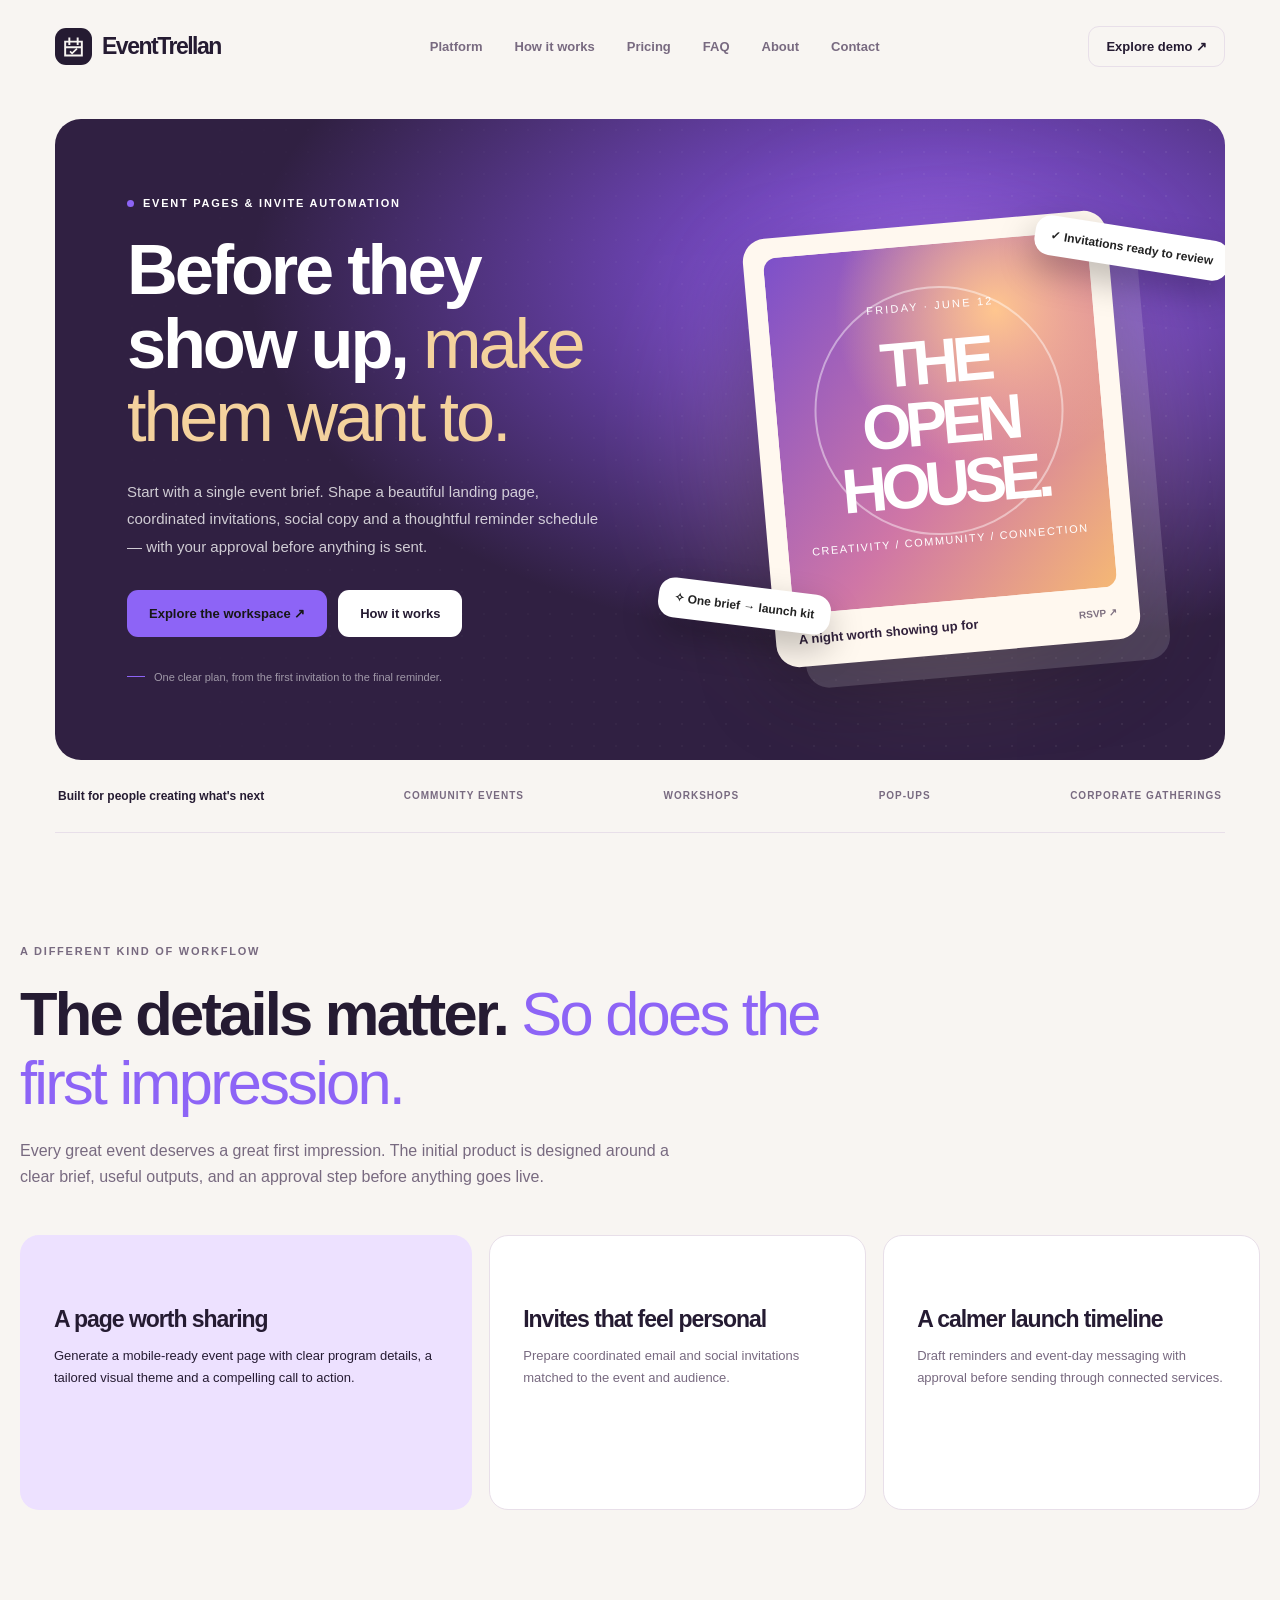
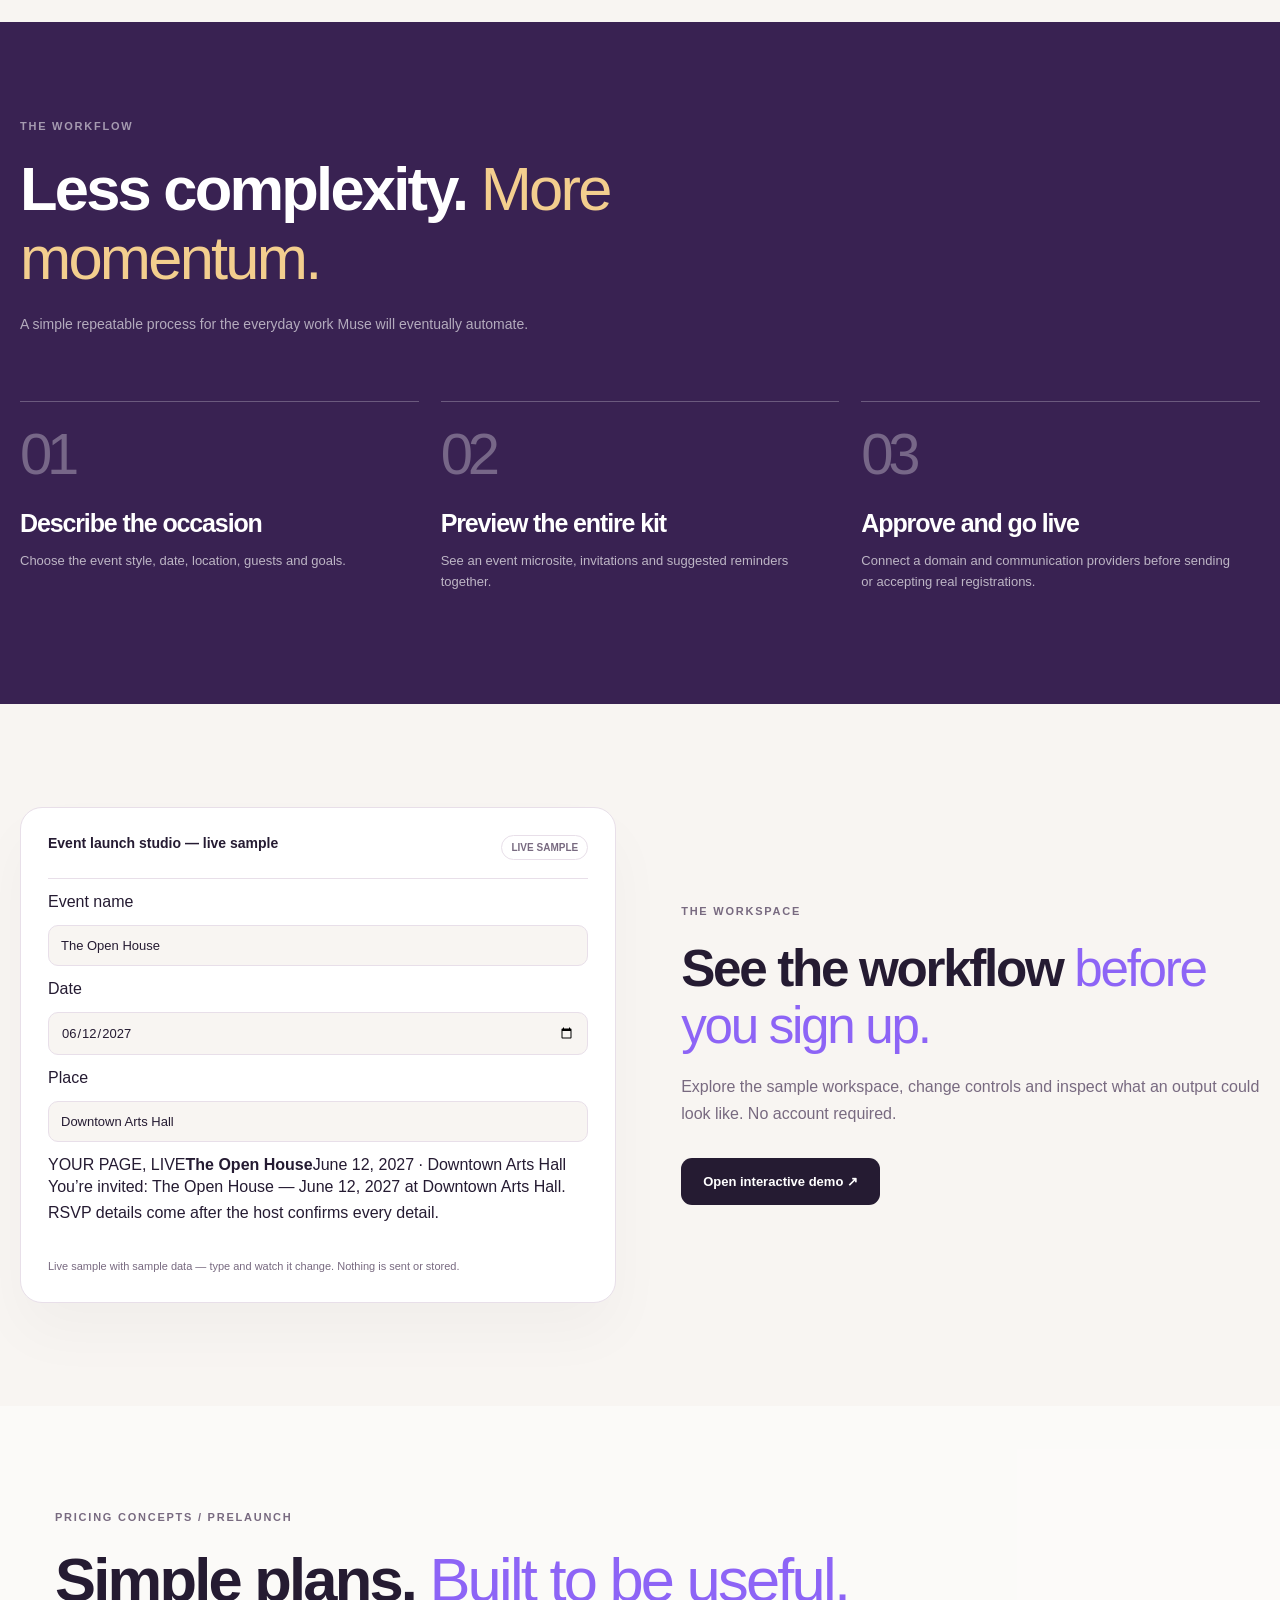
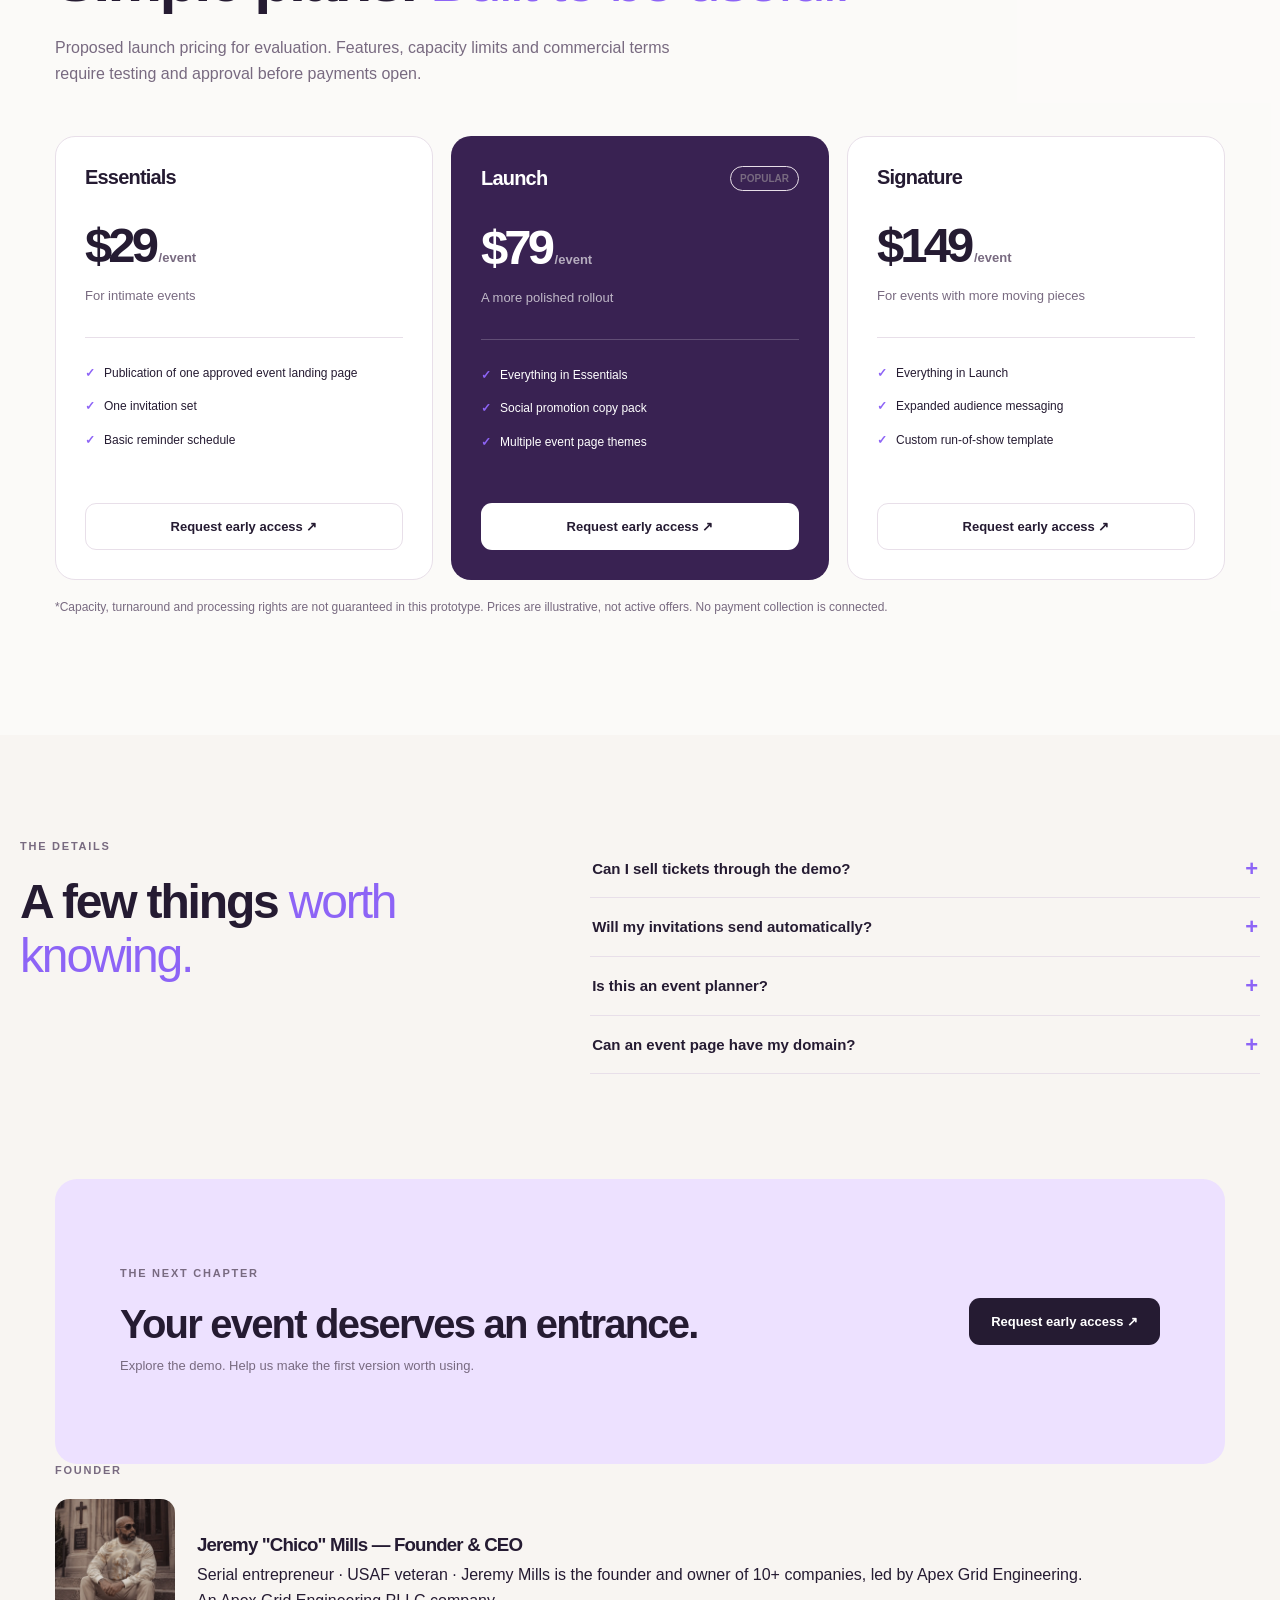
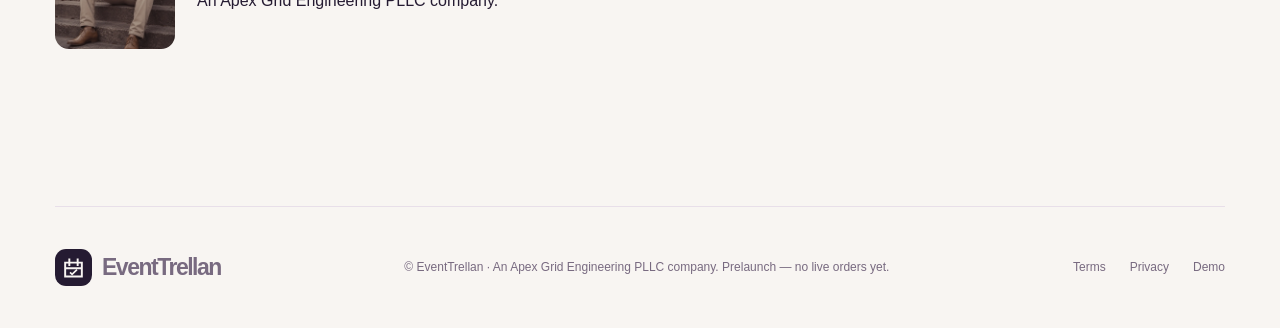
==== index.html @ 3be5953e "Family-B cure: single workflow trio + live-interaction sample" ====
<!doctype html><html lang="en"><head><meta charset="utf-8"><meta name="viewport" content="width=device-width,initial-scale=1"><meta name="robots" content="noindex,nofollow"><meta name="theme-color" content="#1d2734"><meta name="description" content="Start with a single event brief. Shape a beautiful landing page, coordinated invitations, social copy and a thoughtful reminder schedule — with your approval before anything is sent."><meta property="og:type" content="website"><meta property="og:title" content="EventTrellan — Event launch kits"><meta property="og:description" content="Start with a single event brief. Shape a beautiful landing page, coordinated invitations, social copy and a thoughtful reminder schedule — with your approval before anything is sent."><title>EventTrellan — Homepage</title><link rel="icon" type="image/svg+xml" href="assets/favicon.svg"><link rel="stylesheet" href="assets/site.css"><script defer src="assets/site.js"></script><script type="application/ld+json">{"@context":"https://schema.org","@type":"Organization","name":"EventTrellan","url":"https://eventtrellan.com/","logo":"https://eventtrellan.com/assets/logo.svg","email":"info@eventtrellan.com","description":"Per-event launch kits: event microsites, invitations, reminder plans, and promo kits, built only from host-confirmed facts.","founder":{"@type":"Person","name":"Jeremy \"Chico\" Mills","jobTitle":"Founder & CEO","url":"https://apexgrideng.com/about"},"parentOrganization":{"@type":"Organization","name":"Apex Grid Engineering PLLC","url":"https://apexgrideng.com/"}}</script></head><body data-site="eventtrellan" class="event"><a class="skip" href="#main">Skip to content</a><div class="wrap"><nav class="nav"><a class="logo" href="index.html" aria-label="EventTrellan home"><span class="logo-symbol"><svg viewBox="0 0 36 36" fill="none" aria-hidden="true"><path d="M6 11h24v20H6z" fill="none" stroke="currentColor" stroke-width="2.8"/><path d="M12 5v11M24 5v11M6 19h24" stroke="currentColor" stroke-width="2.8"/><path d="m13 25 3 3 7-7" stroke="currentColor" stroke-width="2.4" fill="none"/></svg></span>EventTrellan</a><div class="navlinks"><a href="index.html#platform">Platform</a><a href="index.html#how">How it works</a><a href="index.html#pricing">Pricing</a><a href="index.html#faq">FAQ</a><a href="about.html">About</a><a href="contact.html">Contact</a></div><div class="nav-cta"><a href="demo.html" class="btn ghost btn-sm">Explore demo ↗</a><button class="mobilebtn" id="mobile-toggle" aria-label="Toggle navigation" aria-expanded="false">☰</button></div></nav><div class="mobile-menu" id="mobile-menu"><a href="index.html#platform">Platform</a><a href="index.html#how">How it works</a><a href="index.html#pricing">Pricing</a><a href="demo.html">Open demo</a></div></div><main id="main"><div class="wrap"><section class="hero"><div class="hero-frame"><div class="hero-copy"><div class="eyebrow">EVENT PAGES &amp; INVITE AUTOMATION</div><h1>Before they show up, <i>make them want to.</i></h1><p>Start with a single event brief. Shape a beautiful landing page, coordinated invitations, social copy and a thoughtful reminder schedule — with your approval before anything is sent.</p><div class="hero-acts"><a class="btn fancy" href="demo.html">Explore the workspace ↗</a><a class="btn light" href="#how">How it works</a></div><div class="hero-note"><span></span>One clear plan, from the first invitation to the final reminder.</div></div><div class="hero-scene"><div class="event-ticket" aria-label="Illustrative event microsite preview"><div class="event-poster"><div class="poster-top">FRIDAY · JUNE 12</div><strong>THE<br>OPEN<br>HOUSE.</strong><div class="poster-bottom">CREATIVITY / COMMUNITY / CONNECTION</div></div><div class="ticket-foot">A night worth showing up for <span>RSVP ↗</span></div></div><div class="floating float-a">✧ One brief → launch kit</div><div class="floating float-b">✓ Invitations ready to review</div></div></div></section><div class="proof"><strong>Built for people creating what's next</strong><span>COMMUNITY EVENTS</span><span>WORKSHOPS</span><span>POP-UPS</span><span>CORPORATE GATHERINGS</span></div></div>
<section class="section wrap" id="platform"><span class="kicker">A DIFFERENT KIND OF WORKFLOW</span><h2 class="section-title">The details matter. <i>So does the first impression.</i></h2><p class="section-intro">Every great event deserves a great first impression. The initial product is designed around a clear brief, useful outputs, and an approval step before anything goes live.</p><div class="feature-grid"><article class="feat"><h3>A page worth sharing</h3><p>Generate a mobile-ready event page with clear program details, a tailored visual theme and a compelling call to action.</p></article><article class="feat"><h3>Invites that feel personal</h3><p>Prepare coordinated email and social invitations matched to the event and audience.</p></article><article class="feat"><h3>A calmer launch timeline</h3><p>Draft reminders and event-day messaging with approval before sending through connected services.</p></article></div></section>
<section class="band" id="how"><div class="wrap bandinner"><span class="kicker">THE WORKFLOW</span><h2 class="section-title">Less complexity. <i>More momentum.</i></h2><p style="color:#ffffff9e;max-width:570px;font-size:14px">A simple repeatable process for the everyday work Muse will eventually automate.</p><div class="steps"><article class="step"><span class="number">01</span><h3>Describe the occasion</h3><p>Choose the event style, date, location, guests and goals.</p></article><article class="step"><span class="number">02</span><h3>Preview the entire kit</h3><p>See an event microsite, invitations and suggested reminders together.</p></article><article class="step"><span class="number">03</span><h3>Approve and go live</h3><p>Connect a domain and communication providers before sending or accepting real registrations.</p></article></div></div></section>
<section class="wrap demo-call"><div class="demo-snapshot"><div class="snapbar"><b>Event launch studio — live sample</b><span class="tag">LIVE SAMPLE</span></div><label class="sample-lab" for="sample-name">Event name</label><input class="control sample-in" id="sample-name" maxlength="60" value="The Open House"><label class="sample-lab" for="sample-date">Date</label><input class="control sample-in" id="sample-date" type="date" value="2027-06-12"><label class="sample-lab" for="sample-place">Place</label><input class="control sample-in" id="sample-place" maxlength="60" value="Downtown Arts Hall"><div class="sample-pv"><span class="sample-pv-k">YOUR PAGE, LIVE</span><strong id="sample-pv-name">The Open House</strong><span id="sample-pv-meta">June 12, 2027 · Downtown Arts Hall</span><p id="sample-pv-invite">You’re invited: The Open House — June 12, 2027 at Downtown Arts Hall. RSVP details come after the host confirms every detail.</p></div><p style="font-size:11px;color:var(--sub);margin:auto 0 0">Live sample with sample data — type and watch it change. Nothing is sent or stored.</p></div><div><span class="kicker">THE WORKSPACE</span><h2 class="section-title">See the workflow <i>before you sign up.</i></h2><p class="section-intro">Explore the sample workspace, change controls and inspect what an output could look like. No account required.</p><a href="demo.html" class="btn primary" style="margin-top:15px">Open interactive demo ↗</a></div></section>
<section class="price-section" id="pricing"><div class="wrap"><span class="kicker">PRICING CONCEPTS / PRELAUNCH</span><h2 class="section-title">Simple plans. <i>Built to be useful.</i></h2><p class="section-intro">Proposed launch pricing for evaluation. Features, capacity limits and commercial terms require testing and approval before payments open.</p><div class="price-grid"><article class="price-card "><div class="row"><h3>Essentials</h3></div><div style="margin-top:28px" class="pricetag">$29<small> /event</small></div><p>For intimate events</p><ul><li>Publication of one approved event landing page</li><li>One invitation set</li><li>Basic reminder schedule</li></ul><button class="btn ghost" data-interest="Essentials">Request early access ↗</button></article><article class="price-card popular"><div class="row"><h3>Launch</h3><span class="tag">POPULAR</span></div><div style="margin-top:28px" class="pricetag">$79<small> /event</small></div><p>A more polished rollout</p><ul><li>Everything in Essentials</li><li>Social promotion copy pack</li><li>Multiple event page themes</li></ul><button class="btn light" data-interest="Launch">Request early access ↗</button></article><article class="price-card "><div class="row"><h3>Signature</h3></div><div style="margin-top:28px" class="pricetag">$149<small> /event</small></div><p>For events with more moving pieces</p><ul><li>Everything in Launch</li><li>Expanded audience messaging</li><li>Custom run-of-show template</li></ul><button class="btn ghost" data-interest="Signature">Request early access ↗</button></article></div><p class="disclosure">*Capacity, turnaround and processing rights are not guaranteed in this prototype. Prices are illustrative, not active offers. No payment collection is connected.</p></div></section>
<section class="wrap faq-wrap" id="faq"><div><span class="kicker">THE DETAILS</span><h2 class="section-title">A few things <i>worth knowing.</i></h2></div><div class="faq"><details><summary>Can I sell tickets through the demo?</summary><p>No. The demo is a design and messaging sandbox. Production ticketing needs a payment/ticketing integration and reviewed policies.</p></details><details><summary>Will my invitations send automatically?</summary><p>Not in the prototype. Actual messages require an authorized sender, recipient consent and connected email/SMS systems.</p></details><details><summary>Is this an event planner?</summary><p>This is a launch-asset service, not physical event coordination, staffing, insurance or venue booking.</p></details><details><summary>Can an event page have my domain?</summary><p>The published product can support custom-domain routing after domain ownership and hosting are verified.</p></details></div></section><div class="wrap"><section class="last-cta"><div><span class="kicker">THE NEXT CHAPTER</span><h2>Your event deserves an entrance.</h2><p>Explore the demo. Help us make the first version worth using.</p></div><button data-interest="Early access" class="btn primary">Request early access ↗</button></section></div></main><div class="wrap"><section class="section" id="founder" style="padding-top:0"><span class="kicker">FOUNDER</span><div style="display:flex;gap:22px;flex-wrap:wrap;align-items:center"><img src="assets/founder.webp" alt="Jeremy &quot;Chico&quot; Mills — Founder &amp; CEO" style="width:120px;border-radius:14px"><div><h3 style="margin:0 0 6px"><a href="https://apexgrideng.com/about">Jeremy "Chico" Mills</a> — Founder &amp; CEO</h3><p style="margin:0">Serial entrepreneur · USAF veteran · Jeremy Mills is the founder and owner of 10+ companies, led by Apex Grid Engineering.<br>An Apex Grid Engineering PLLC company.</p></div></div></section></div><div class="wrap"><footer class="footer"><a class="logo" href="index.html"><span class="logo-symbol"><svg viewBox="0 0 36 36" fill="none" aria-hidden="true"><path d="M6 11h24v20H6z" fill="none" stroke="currentColor" stroke-width="2.8"/><path d="M12 5v11M24 5v11M6 19h24" stroke="currentColor" stroke-width="2.8"/><path d="m13 25 3 3 7-7" stroke="currentColor" stroke-width="2.4" fill="none"/></svg></span>EventTrellan</a><span>© EventTrellan · An Apex Grid Engineering PLLC company. Prelaunch — no live orders yet.</span><div class="footerlinks"><a href="terms.html">Terms</a><a href="privacy.html">Privacy</a><a href="demo.html">Demo</a></div></footer></div><div id="interest-modal" class="modal-cover" aria-hidden="true"><div class="modal" role="dialog" aria-modal="true" aria-labelledby="interest-title"><button id="interest-close" class="close" aria-label="Close">×</button><span class="kicker">PRELAUNCH / UI DEMONSTRATION</span><h2 id="interest-title">A thoughtful start.</h2><p>This form demonstrates the proposed signup experience. It does not send, store or enroll anyone. Muse must connect an approved secure endpoint before activating it.</p><form id="interest-form"><label for="interest-name">Name</label><input id="interest-name" type="text" placeholder="Name" maxlength="100" required><label for="interest-email">Work email</label><input id="interest-email" type="email" placeholder="hello@example.com" required><label for="plan-select">Interested plan</label><select id="plan-select"><option>Early access</option><option>Essentials</option><option>Launch</option><option>Signature</option></select><button class="btn primary" type="submit">Preview submission ↗</button><div id="form-result" class="alert" role="status" style="margin-top:14px">No data leaves this page.</div></form></div></div></body></html>
---- assets/site.css ----
:root{--paper:#f7f7f3;--ink:#1f2426;--sub:#686f71;--line:#dfe1df;--hot:#b9e64b;--deep:#1f3433;--soft:#ecf4d8;--mainfont:'Inter',Arial,sans-serif;--headfont:'Inter Display','Inter',Arial,sans-serif}
*{box-sizing:border-box}html{scroll-behavior:smooth}body{margin:0;background:var(--paper);color:var(--ink);font-family:var(--mainfont);-webkit-font-smoothing:antialiased}body.creator{--paper:#fbf8f2;--ink:#22221f;--sub:#726e68;--line:#e7ded3;--hot:#ff694d;--deep:#262523;--soft:#ffece4}body.event{--paper:#f8f5f2;--ink:#251b32;--sub:#786a80;--line:#e8dfe9;--hot:#8d64f6;--deep:#392252;--soft:#ede1ff}body.resume{--paper:#f5f9ff;--ink:#102b43;--sub:#63788a;--line:#dde7f0;--hot:#3b82f6;--deep:#102f50;--soft:#def8ef}a{color:inherit;text-decoration:none}button,input,textarea,select{font:inherit}button{cursor:pointer}button:disabled{cursor:not-allowed;opacity:.5}:focus-visible{outline:3px solid var(--hot);outline-offset:3px}h1,h2,h3,p{margin-top:0}h1,h2,h3{font-family:var(--headfont);letter-spacing:-.045em}p{line-height:1.65}.wrap{max-width:1240px;margin:auto;padding:0 35px}.skip{position:absolute;left:-9999px}.skip:focus{left:24px;top:10px;z-index:500;background:white;padding:12px}.nav{height:92px;display:flex;align-items:center;justify-content:space-between;gap:20px}.logo{display:flex;align-items:center;gap:10px;font-weight:800;font-size:23px;letter-spacing:-.065em;font-family:var(--headfont)}.logo-symbol{width:37px;height:37px;border-radius:11px;display:grid;place-items:center;background:var(--ink);color:var(--paper)}.logo-symbol svg{width:25px;height:25px}.navlinks{display:flex;align-items:center;gap:32px;font-size:13px;font-weight:700;color:var(--sub)}.navlinks a:hover{color:var(--ink)}.nav-cta{display:flex;align-items:center;gap:12px}.btn{appearance:none;display:inline-flex;align-items:center;justify-content:center;gap:17px;padding:15px 21px;border:1px solid transparent;font-weight:800;font-size:13px;border-radius:11px;transition:transform .2s,background .2s,color .2s;white-space:nowrap}.btn:hover{transform:translateY(-2px)}.btn.primary{background:var(--ink);color:white}.btn.ghost{border-color:var(--line);background:transparent;color:var(--ink)}.btn.light{background:white;color:var(--ink)}.btn.hot{background:var(--hot);color:white}.btn.fancy{background:var(--hot);color:#171717}.btn-sm{padding:12px 17px}.mobilebtn{display:none;background:none;border:1px solid var(--line);border-radius:12px;padding:9px 12px;font-size:22px}.mobile-menu{display:none}.hero{padding:27px 0 0}.hero-frame{border-radius:26px;overflow:hidden;min-height:598px;position:relative;display:grid;grid-template-columns:1.03fr .97fr;align-items:center;background:var(--deep);color:white}.creator .hero-frame{background:#251e20}.event .hero-frame{background:radial-gradient(ellipse at 75% 25%,#925afa 0,transparent 55%),#302042}.resume .hero-frame{background:linear-gradient(120deg,#123858,#092642)}.hero-frame:before{content:'';position:absolute;inset:0;pointer-events:none;opacity:.24;background-image:radial-gradient(#ffffff44 1px,transparent 1px);background-size:22px 22px;mask-image:linear-gradient(to right,transparent 0,black 100%)}.hero-copy{padding:78px 10px 77px 72px;position:relative;z-index:2}.eyebrow{font-size:11px;font-weight:800;letter-spacing:.16em;display:flex;gap:9px;align-items:center;text-transform:uppercase}.eyebrow:before{content:'';width:7px;height:7px;border-radius:50%;background:var(--hot);flex-shrink:0}.hero h1{font-size:clamp(49px,5.5vw,77px);line-height:1.045;font-weight:700;max-width:665px;margin:24px 0}.hero h1 i,.section-title i{font-weight:400;font-style:normal;color:var(--hot)}.creator .hero h1 i{color:#ff8f79}.event .hero h1 i{color:#f4d29d}.resume .hero h1 i{color:#a7e9d7}.hero-copy>p{font-size:15px;color:#ffffffc4;max-width:480px;line-height:1.85}.hero-acts{display:flex;gap:11px;flex-wrap:wrap;margin-top:29px}.hero-note{margin-top:34px;font-size:11px;color:#ffffff8a;display:flex;gap:9px;align-items:center}.hero-note span{width:18px;height:1px;background:var(--hot)}.hero-scene{min-height:590px;display:grid;place-items:center;position:relative;z-index:1;padding:25px}.creator .hero-scene:before{content:'';width:390px;height:390px;border-radius:50%;background:#ff795f;filter:blur(60px);opacity:.32;position:absolute}.event .hero-scene:before{content:'';position:absolute;width:420px;height:420px;background:#ffcc91;opacity:.2;filter:blur(75px);border-radius:50%}.resume .hero-scene:before{content:'';position:absolute;width:380px;height:380px;background:#4acfc0;opacity:.18;filter:blur(78px);border-radius:50%}.proof{display:flex;justify-content:space-between;gap:18px;align-items:center;padding:29px 3px;border-bottom:1px solid var(--line);flex-wrap:wrap;color:var(--sub);font-size:10px;letter-spacing:.1em;font-weight:800}.proof strong{font-size:12px;letter-spacing:normal;color:var(--ink)}.section{padding:112px 0}.kicker{display:block;color:var(--sub);font-weight:800;letter-spacing:.16em;font-size:11px;margin-bottom:23px}.section-title{font-size:clamp(39px,4.8vw,65px);line-height:1.12;max-width:820px;margin-bottom:20px}.section-title i{color:var(--hot)}.section-intro{color:var(--sub);font-size:16px;max-width:660px}.feature-grid{display:grid;grid-template-columns:1.2fr 1fr 1fr;gap:17px;margin-top:45px}.feat{background:white;border-radius:19px;padding:33px;border:1px solid var(--line);min-height:275px;position:relative;overflow:hidden;display:flex;flex-direction:column;align-items:flex-start}.feat:first-child{background:var(--soft);border-color:transparent}.feat-no{border:1px solid currentColor;border-radius:30px;display:inline-flex;align-items:center;justify-content:center;width:43px;height:43px;font-size:13px;font-weight:800;margin-bottom:auto}.feat h3{font-size:23px;margin:37px 0 12px}.feat p{font-size:13px;color:var(--sub);margin:0;line-height:1.7}.feature-grid .feat:first-child p{color:var(--ink)}.band{background:var(--deep);color:white;overflow:hidden}.bandinner{padding:98px 0}.band .kicker{color:#ffffff8b}.band .section-title{max-width:710px}.band .section-title i{color:#c8f4dc}.creator .band .section-title i{color:#ff9883}.event .band .section-title i{color:#f3ce8e}.steps{display:grid;grid-template-columns:repeat(3,1fr);gap:22px;margin-top:65px}.step{padding:0 24px 0 0;border-top:1px solid #ffffff40}.step .number{font-size:58px;letter-spacing:-.09em;color:#ffffff50;display:block;margin:18px 0 22px;font-family:var(--headfont)}.step h3{font-size:25px;margin-bottom:12px}.step p{font-size:13px;color:#ffffffaa}.demo-call{display:grid;grid-template-columns:1.03fr 1fr;align-items:center;gap:65px;padding:103px 0}.demo-snapshot{min-height:360px;background:white;border:1px solid var(--line);border-radius:22px;padding:27px;box-shadow:0 30px 60px #00000008;display:flex;flex-direction:column;gap:14px}.snapbar{display:flex;justify-content:space-between;border-bottom:1px solid var(--line);padding-bottom:18px;gap:12px}.snapbar b{font-size:14px}.tag{border:1px solid var(--line);border-radius:20px;padding:6px 9px;font-size:10px;font-weight:800;color:var(--sub)}.snaprow{display:flex;gap:15px;align-items:center;background:var(--paper);padding:15px 13px;border-radius:13px}.snapicon{width:35px;height:35px;background:var(--soft);color:var(--ink);display:grid;place-items:center;border-radius:10px;font-size:17px}.snaprow strong{font-size:13px;display:block}.snaprow small{font-size:11px;color:var(--sub)}.demo-call .section-title{font-size:clamp(38px,4vw,54px)}.price-section{background:#ffffff86;padding:105px 0}.price-grid{display:grid;grid-template-columns:repeat(3,1fr);gap:18px;margin-top:49px}.price-card{border:1px solid var(--line);border-radius:20px;background:white;padding:29px;min-height:409px;display:flex;flex-direction:column;align-items:flex-start}.price-card.popular{background:var(--deep);color:white;border-color:transparent}.price-card .row{display:flex;justify-content:space-between;align-items:center;width:100%;gap:12px}.price-card h3{font-size:20px;letter-spacing:-.04em;margin:0}.price-card p{font-size:13px;color:var(--sub);margin:12px 0 20px}.popular p{color:#ffffffae}.pricetag{font-size:49px;letter-spacing:-.08em;font-weight:800;font-family:var(--headfont)}.pricetag small{font-size:13px;letter-spacing:normal;color:var(--sub)}.popular .pricetag small{color:#ffffffa0}.price-card ul{padding:19px 0;margin:10px 0 25px;border-top:1px solid var(--line);list-style:none;width:100%;flex:1}.popular ul{border-color:#ffffff33}.price-card li{font-size:12px;padding:8px 0;display:flex;gap:9px;align-items:flex-start;line-height:1.45}.price-card li:before{content:'✓';font-weight:800;color:var(--hot)}.price-card .btn{width:100%}.popular .btn{background:white;color:var(--ink)}.disclosure{color:var(--sub);font-size:12px;margin-top:18px}.faq-wrap{display:grid;grid-template-columns:.85fr 1.15fr;gap:75px;padding:105px 0}.faq-wrap .section-title{font-size:48px}.faq details{border-bottom:1px solid var(--line);padding:20px 2px}.faq summary{font-size:15px;font-weight:800;cursor:pointer;display:flex;justify-content:space-between;gap:20px;list-style:none}.faq summary:after{content:'+';font-size:22px;color:var(--hot);line-height:.8}.faq details[open] summary:after{content:'−'}.faq details p{padding:15px 30px 0 0;font-size:13px;color:var(--sub);margin:0}.last-cta{background:var(--soft);border-radius:22px;min-height:285px;padding:55px 65px;display:flex;justify-content:space-between;align-items:center;gap:35px}.last-cta h2{font-size:40px;max-width:600px;line-height:1.14;margin:8px 0}.last-cta p{font-size:13px;color:var(--sub);margin:0}.footer{display:flex;justify-content:space-between;align-items:center;gap:20px;padding:42px 0;margin-top:45px;border-top:1px solid var(--line);font-size:12px;color:var(--sub)}.footerlinks{display:flex;gap:24px}.modal-cover{display:none;position:fixed;inset:0;background:#101820ae;z-index:99;align-items:center;justify-content:center;padding:20px}.modal-cover.open{display:flex}.modal{width:min(100%,470px);background:white;border-radius:23px;padding:31px;box-shadow:0 35px 110px #0004;max-height:90vh;overflow:auto}.close{border:0;background:transparent;float:right;font-size:26px}.modal h2{font-size:32px;margin-bottom:11px}.modal p{font-size:13px;color:var(--sub)}.modal label{display:block;font-size:12px;font-weight:800;margin:16px 0 6px}.modal input,.modal select{width:100%;border:1px solid var(--line);padding:13px;border-radius:10px;background:white}.modal form button{width:100%;margin-top:21px}.alert{border-radius:12px;padding:12px 14px;background:var(--soft);font-size:12px;line-height:1.55;color:var(--ink)}
/* HERO VISUAL: Creator */
.clip-device{width:305px;height:420px;background:#0e0c11;border:8px solid #faf0e7;border-radius:32px;box-shadow:26px 26px 0 #ffffff13,0 25px 65px #0008;transform:rotate(8deg);position:relative;padding:18px;overflow:hidden}.clip-visual{height:290px;border-radius:20px;background:linear-gradient(150deg,#8c3b46,#e88457 52%,#2d3042);position:relative;overflow:hidden}.clip-visual:before{content:'';width:160px;height:160px;position:absolute;left:55px;top:65px;background:#251c27;border-radius:50% 50% 37% 37%;box-shadow:0 0 0 13px #ffffff14}.clip-visual:after{content:'';position:absolute;width:210px;height:140px;left:28px;top:175px;background:#443a46;border-radius:49% 49% 0 0}.clip-sub{position:absolute;z-index:1;bottom:28px;left:15px;right:15px;color:#fff;text-align:center;font-size:21px;font-weight:800;line-height:1.17;text-shadow:0 2px 8px #000}.clip-sub em{color:#ffdc84;font-style:normal}.clip-head{font-size:11px;display:flex;justify-content:space-between;color:white;opacity:.8;margin-bottom:10px}.waveform{display:flex;align-items:center;justify-content:center;height:45px;gap:3px}.waveform i{display:block;width:4px;border-radius:8px;background:#ff8b7b;height:var(--h)}.floating{position:absolute;z-index:2;background:white;color:#222;border-radius:16px;box-shadow:0 15px 35px #0004;padding:13px 16px;font-size:12px;font-weight:800}.creator .float-a{top:110px;left:0;transform:rotate(-7deg)}.creator .float-b{right:0;bottom:104px;transform:rotate(-5deg)}
/* HERO VISUAL: Event */
.event-ticket{width:365px;max-width:95%;height:430px;background:#fff8ef;border-radius:23px;padding:20px;color:#31213b;position:relative;box-shadow:28px 23px 0 #ffffff24,0 25px 80px #0004;transform:rotate(-5deg);display:flex;flex-direction:column}.event-poster{flex:1;border-radius:13px;background:radial-gradient(circle at 70% 20%,#ffc68f,transparent 44%),linear-gradient(130deg,#7c50ca,#cf76a6 55%,#f5b875);display:flex;flex-direction:column;align-items:center;justify-content:center;padding:23px;color:white;text-align:center;position:relative;overflow:hidden}.event-poster:before{content:'';position:absolute;width:245px;height:245px;border:2px solid #ffffff70;border-radius:50%;top:42px}.event-poster .poster-top{font-size:11px;letter-spacing:.2em;z-index:1}.event-poster strong{font-size:63px;line-height:.97;letter-spacing:-.09em;z-index:1;font-family:var(--headfont);margin:20px 0}.event-poster .poster-bottom{font-size:11px;z-index:1;letter-spacing:.14em}.ticket-foot{display:flex;align-items:center;justify-content:space-between;gap:10px;padding:18px 3px 0;font-weight:800;font-size:13px}.ticket-foot span{font-size:10px;color:#7e7080}.event .float-a{left:0;bottom:108px;transform:rotate(7deg)}.event .float-b{top:84px;right:-5px;transform:rotate(9deg)}
/* HERO VISUAL: Resume */
.resume-page{background:white;width:355px;max-width:100%;height:452px;border-radius:13px;box-shadow:25px 27px 0 #ffffff20,0 25px 75px #0005;transform:rotate(5deg);padding:31px;color:#17334e}.res-head{display:flex;justify-content:space-between;align-items:flex-start;padding-bottom:17px;border-bottom:2px solid #e3edf5}.res-head strong{font-size:24px;letter-spacing:-.06em}.res-head span{font-size:9px;color:#8294a5}.res-eyebrow{font-size:9px;color:#4c9bb5;font-weight:800;letter-spacing:.14em;margin:22px 0 10px}.res-line{height:7px;background:#e3edf5;margin:8px 0;border-radius:8px}.res-line.short{width:56%}.res-line.mid{width:80%}.res-tag{display:inline-block;background:#e9f7f3;color:#167b68;font-size:9px;padding:6px 8px;border-radius:6px;margin:4px 2px 2px 0}.resume .float-a{top:135px;left:-7px;transform:rotate(-7deg)}.resume .float-b{right:0;bottom:107px;transform:rotate(5deg)}
/* Demo shell */
.demo-page{background:var(--paper);min-height:100vh}.demo-head{padding:55px 0 35px}.demo-head .mini{font-size:11px;letter-spacing:.15em;color:var(--sub);font-weight:800}.demo-head h1{font-size:clamp(40px,5.5vw,64px);margin:12px 0}.demo-head p{max-width:700px;color:var(--sub);font-size:14px}.demo-layout{display:grid;grid-template-columns:255px 1fr;gap:22px;padding-bottom:80px}.sidebar,.workspace{border:1px solid var(--line);border-radius:18px;background:white;padding:23px}.sidebar h3{font-size:15px;margin:0 0 18px}.sidebar label{display:block;font-size:12px;font-weight:800;color:var(--sub);margin:17px 0 8px}.control{width:100%;background:var(--paper);border:1px solid var(--line);border-radius:10px;padding:12px;font-size:13px;color:var(--ink)}.sidebar .btn{width:100%;margin-top:14px}.smallprint{font-size:11px;color:var(--sub);line-height:1.55;margin-top:20px}.workspace{min-height:540px}.workspace-top{display:flex;justify-content:space-between;align-items:center;gap:12px;border-bottom:1px solid var(--line);padding-bottom:20px;margin-bottom:19px}.workspace-top h2{font-size:22px;margin:0}.workspace-tools{display:flex;gap:8px;flex-wrap:wrap}.workspace-tools .btn{font-size:11px;padding:10px 12px}.record-grid{display:grid;grid-template-columns:repeat(2,minmax(0,1fr));gap:12px}.record{border:1px solid var(--line);border-radius:13px;padding:19px;background:var(--paper)}.record-top{display:flex;justify-content:space-between;gap:11px}.record .id{color:var(--sub);letter-spacing:.1em;font-size:10px;font-weight:800}.record h3{font-size:19px;margin:14px 0 8px}.record p{font-size:12px;color:var(--sub)}.record .meta{display:flex;justify-content:space-between;gap:10px;align-items:center;color:var(--sub);font-size:11px;margin-bottom:16px}.record .actions{display:flex;gap:8px}.record .actions button{border:1px solid var(--line);border-radius:9px;background:white;padding:10px 12px;font-size:11px;font-weight:800;flex:1}.record .actions button.saved{background:var(--soft);border-color:var(--hot)}.pill{border-radius:20px;background:var(--soft);font-size:10px;font-weight:800;padding:6px 8px;color:var(--ink);white-space:nowrap}.detail-box{position:fixed;inset:0;background:#0b1923a9;display:none;z-index:90;align-items:center;justify-content:center;padding:18px}.detail-box.open{display:flex}.detail-panel{background:white;width:min(100%,530px);padding:31px;border-radius:19px;max-height:85vh;overflow:auto}.detail-panel h2{font-size:29px}.detail-panel p{font-size:13px;color:var(--sub)}.note-box{border:1px solid var(--line);background:var(--paper);padding:16px;border-radius:13px;white-space:pre-wrap;font-size:13px;line-height:1.8}.theme-choices{display:flex;gap:7px;flex-wrap:wrap}.swatch{border:1px solid var(--line);border-radius:10px;padding:10px 12px;font-size:12px;background:white}.swatch.active{border-color:var(--hot);background:var(--soft)}.event-preview{display:grid;grid-template-columns:1fr 1fr;gap:18px}.preview-stage{min-height:360px;border-radius:18px;background:linear-gradient(140deg,#9c65e4,#f7ba82);display:flex;align-items:center;justify-content:center;padding:35px;color:white;text-align:center;transition:background .2s}.preview-stage.teal{background:linear-gradient(120deg,#1d978d,#a6d9c0)}.preview-stage.midnight{background:linear-gradient(120deg,#25334f,#60769e)}.preview-stage h2{font-size:clamp(28px,3.8vw,54px);margin:12px 0;overflow-wrap:anywhere}.preview-stage span{font-size:12px;letter-spacing:.14em;font-weight:800}.preview-stage p{font-size:12px;margin-bottom:0}.campaign{background:var(--paper);border:1px solid var(--line);border-radius:17px;padding:20px}.campaign h3{font-size:23px}.campaign p{font-size:13px;color:var(--sub)}.campaign .note-box{font-size:13px}.resume-output{display:grid;grid-template-columns:1.2fr .8fr;gap:20px}.resume-draft{background:#fff;border:1px solid var(--line);border-radius:10px;padding:30px;box-shadow:0 8px 23px #00000005}.resume-draft h2{font-size:25px;margin-bottom:4px}.resume-draft h3{font-size:12px;letter-spacing:.1em;margin:20px 0 9px;border-bottom:1px solid var(--line);padding-bottom:7px}.resume-draft p,.resume-draft li{font-size:12px;line-height:1.7}.resume-draft li{margin-bottom:6px}.resume-draft ul{padding-left:18px}.match-panel{border:1px solid var(--line);border-radius:14px;background:var(--paper);padding:18px;align-self:start}.match-panel h3{font-size:20px}.match-panel p{font-size:12px;color:var(--sub)}.match-item{font-size:12px;border-bottom:1px solid var(--line);padding:11px 0;display:flex;gap:9px;align-items:flex-start}.match-item b{color:#198a74}.result-hint{font-size:12px;color:var(--sub);padding:20px}.site-notice{margin-top:24px;border-radius:12px;border:1px solid var(--line);padding:12px 15px;font-size:11px;color:var(--sub);line-height:1.55}
@media(max-width:950px){.hero-frame{grid-template-columns:1fr;min-height:0}.hero-copy{padding:65px 48px 0}.hero-scene{min-height:480px;padding:40px}.hero h1{max-width:780px}.feature-grid{grid-template-columns:1fr 1fr}.feature-grid article:last-child{grid-column:span 2}.demo-call{gap:35px}.faq-wrap{gap:45px}.demo-layout{grid-template-columns:200px 1fr}.event-preview,.resume-output{grid-template-columns:1fr}}
@media(max-width:700px){.wrap{padding:0 20px}.nav{height:74px}.logo{font-size:21px}.navlinks,.nav-cta>a{display:none}.mobilebtn{display:block}.mobile-menu.open{display:flex}.mobile-menu{background:white;position:absolute;z-index:5;left:20px;right:20px;padding:21px;border:1px solid var(--line);border-radius:15px;flex-direction:column;gap:18px;box-shadow:0 20px 25px #0002}.mobile-menu a{font-size:14px;font-weight:800}.hero{padding-top:10px}.hero-frame{border-radius:20px}.hero-copy{padding:47px 28px 0}.hero h1{font-size:clamp(43px,11.4vw,57px);letter-spacing:-.07em}.hero-copy>p{font-size:13px}.hero-scene{min-height:420px;padding:20px;overflow:hidden}.clip-device{transform:rotate(5deg) scale(.78);margin-top:-30px}.event-ticket{transform:rotate(-4deg) scale(.84);margin-top:-30px}.resume-page{transform:rotate(4deg) scale(.84);margin-top:-30px}.floating{font-size:10px}.creator .float-a,.event .float-a,.resume .float-a{left:9px;top:60px;bottom:auto}.creator .float-b,.event .float-b,.resume .float-b{right:5px;bottom:55px;top:auto}.proof{gap:14px;font-size:9px}.proof strong{width:100%}.section{padding:70px 0}.section-title{font-size:40px}.feature-grid,.steps,.price-grid,.demo-call,.faq-wrap{grid-template-columns:1fr}.feature-grid article:last-child{grid-column:auto}.feat{min-height:215px}.steps{gap:35px;margin-top:40px}.bandinner{padding:70px 0}.demo-call{padding:65px 0}.price-section{padding:70px 0}.faq-wrap{padding:70px 0}.last-cta{display:block;padding:32px 26px}.last-cta h2{font-size:32px}.last-cta .btn{margin-top:25px}.footer{flex-direction:column;align-items:flex-start}.demo-layout{grid-template-columns:1fr}.demo-head{padding-top:30px}.sidebar{padding:18px}.workspace{padding:16px}.record-grid{grid-template-columns:1fr}.workspace-top{align-items:flex-start;flex-direction:column}.event-preview{grid-template-columns:1fr}.resume-output{grid-template-columns:1fr}.price-card{min-height:380px}.section-intro{font-size:14px}.demo-snapshot{min-height:auto}}
@media(prefers-reduced-motion:reduce){html{scroll-behavior:auto}*,*:before,*:after{animation:none!important;transition:none!important}}
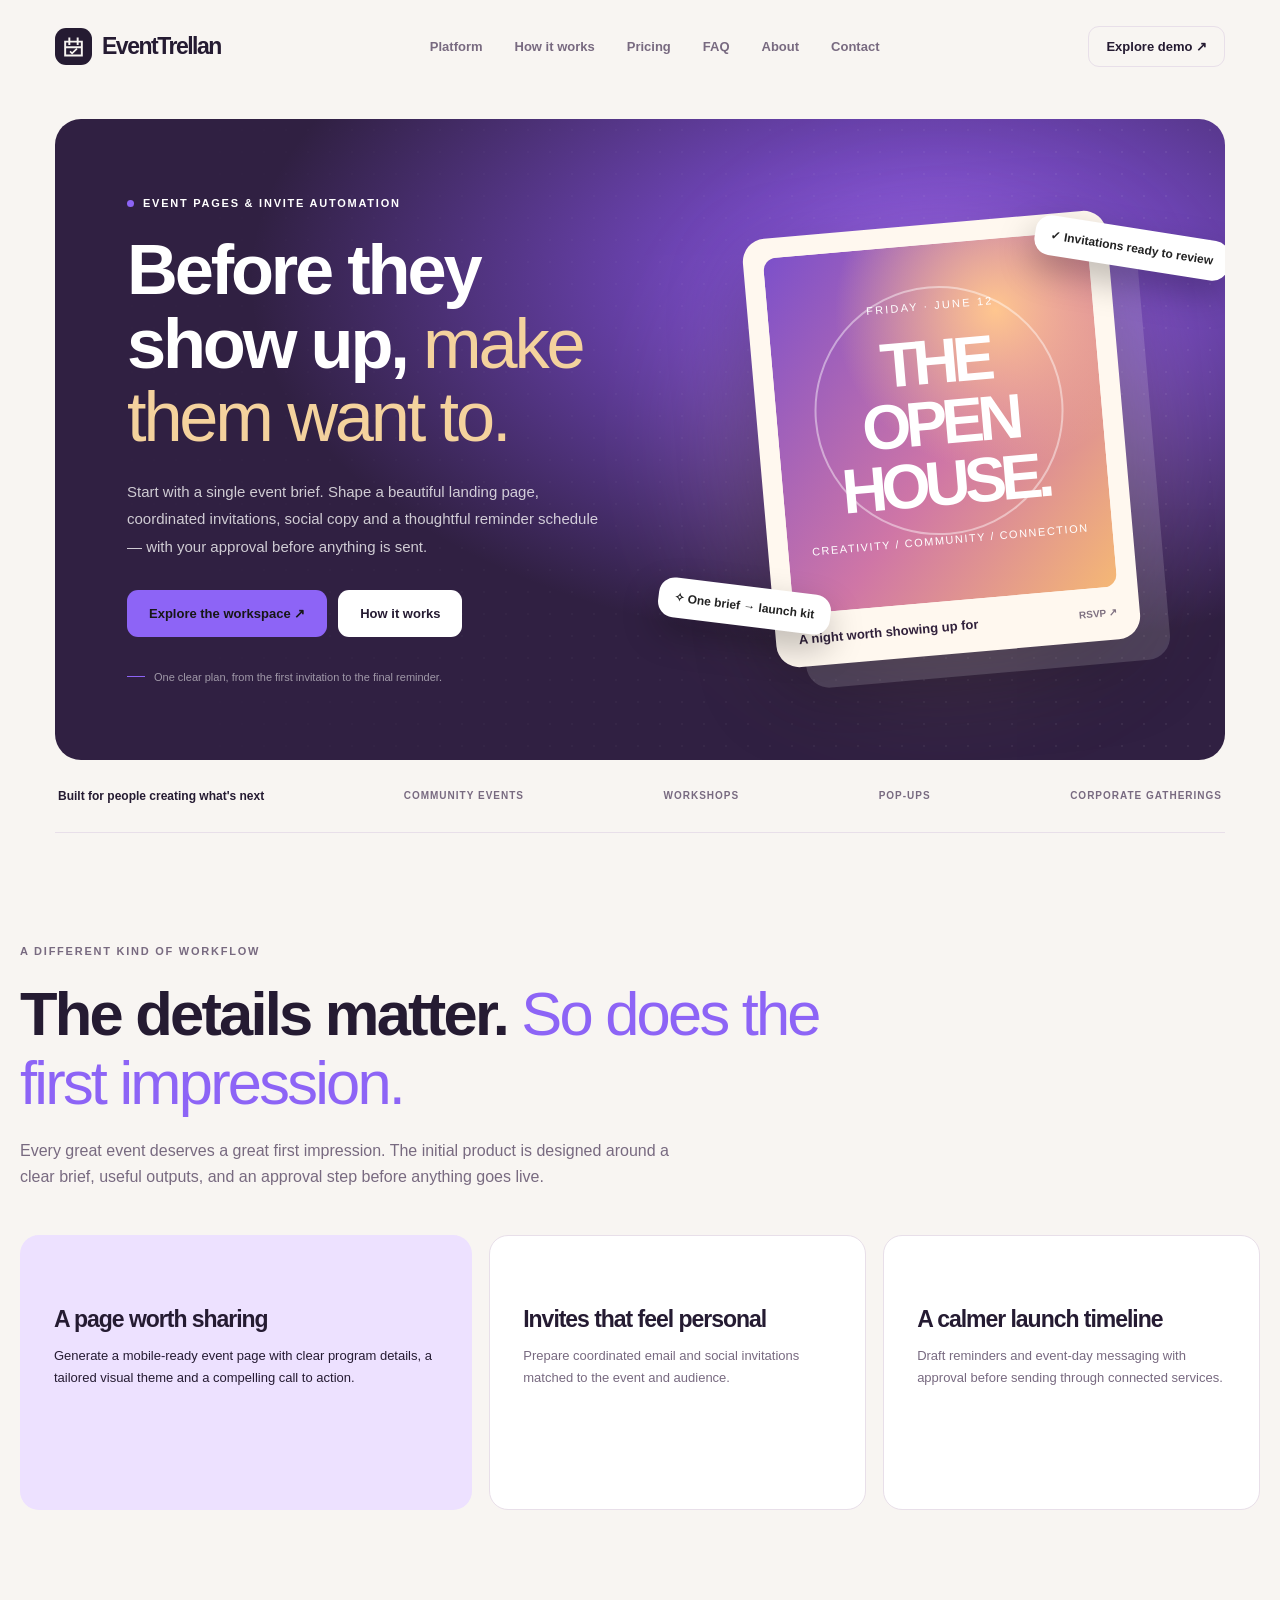
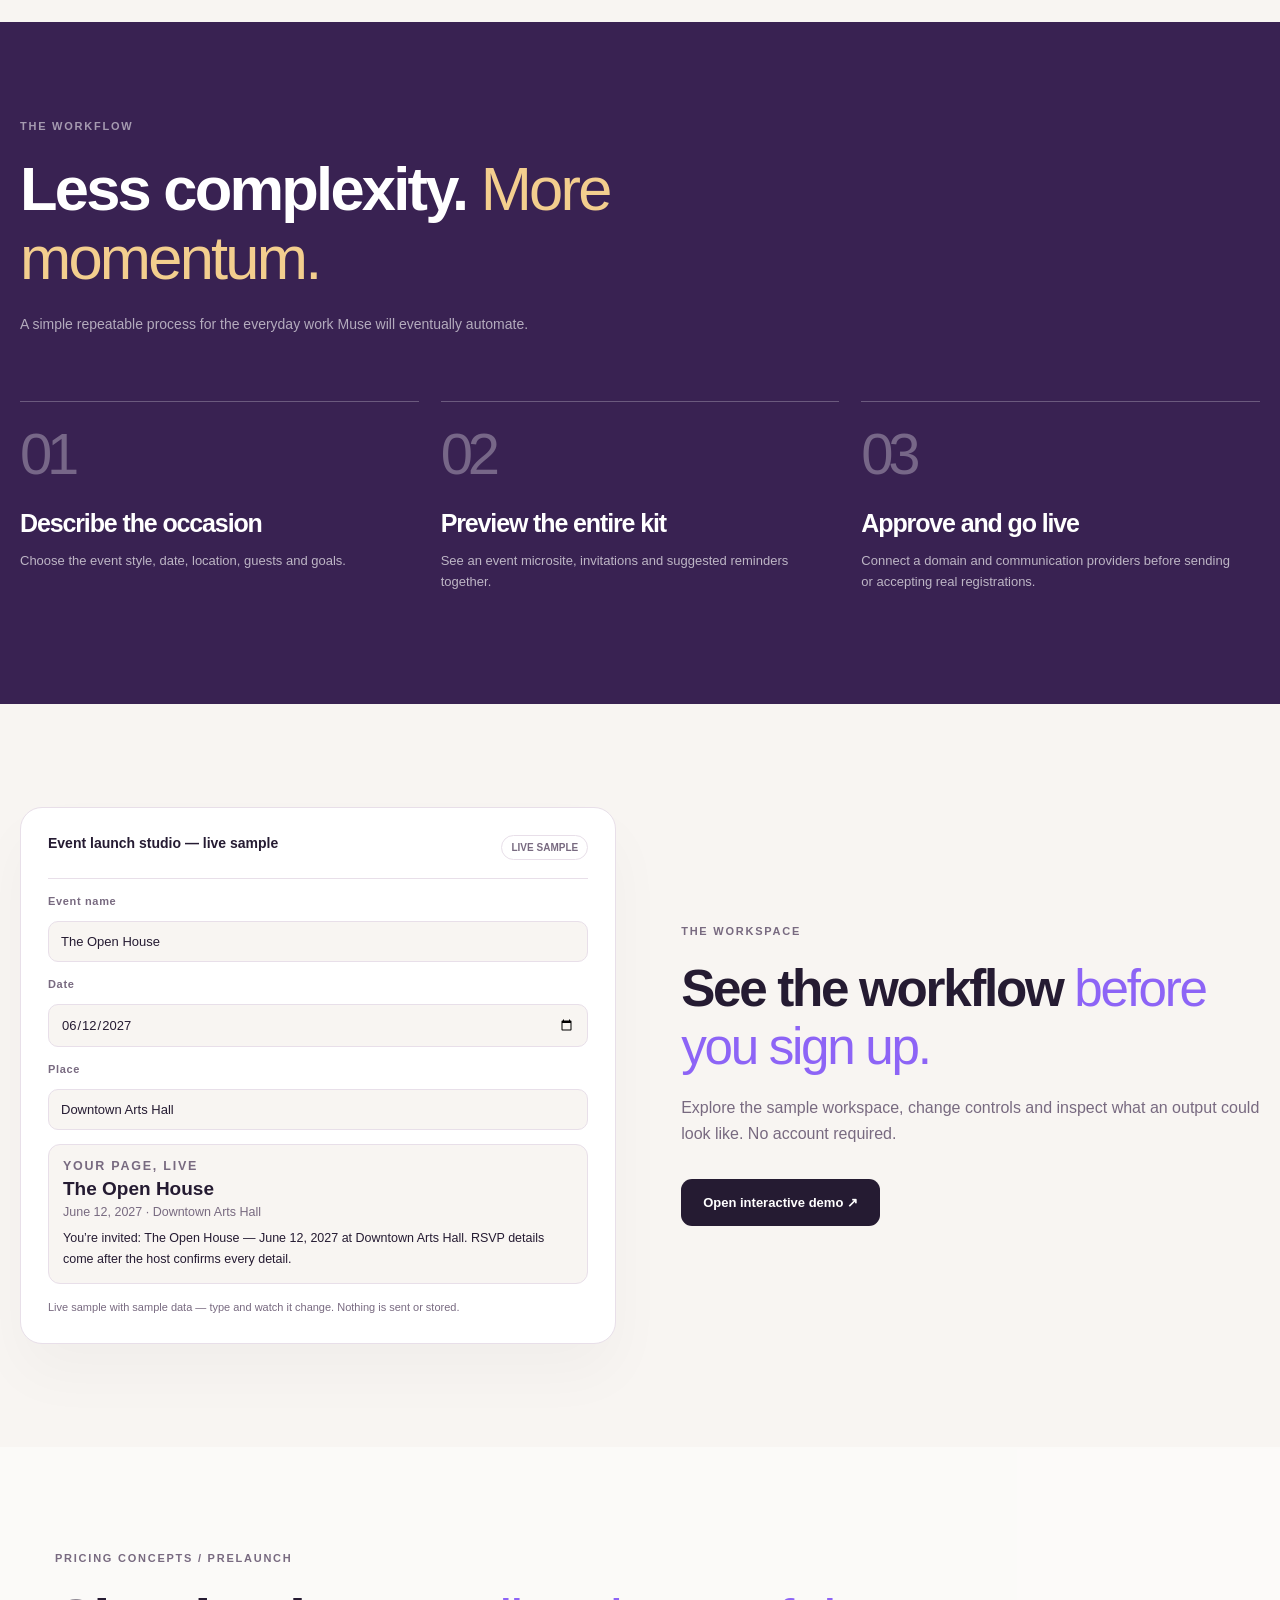
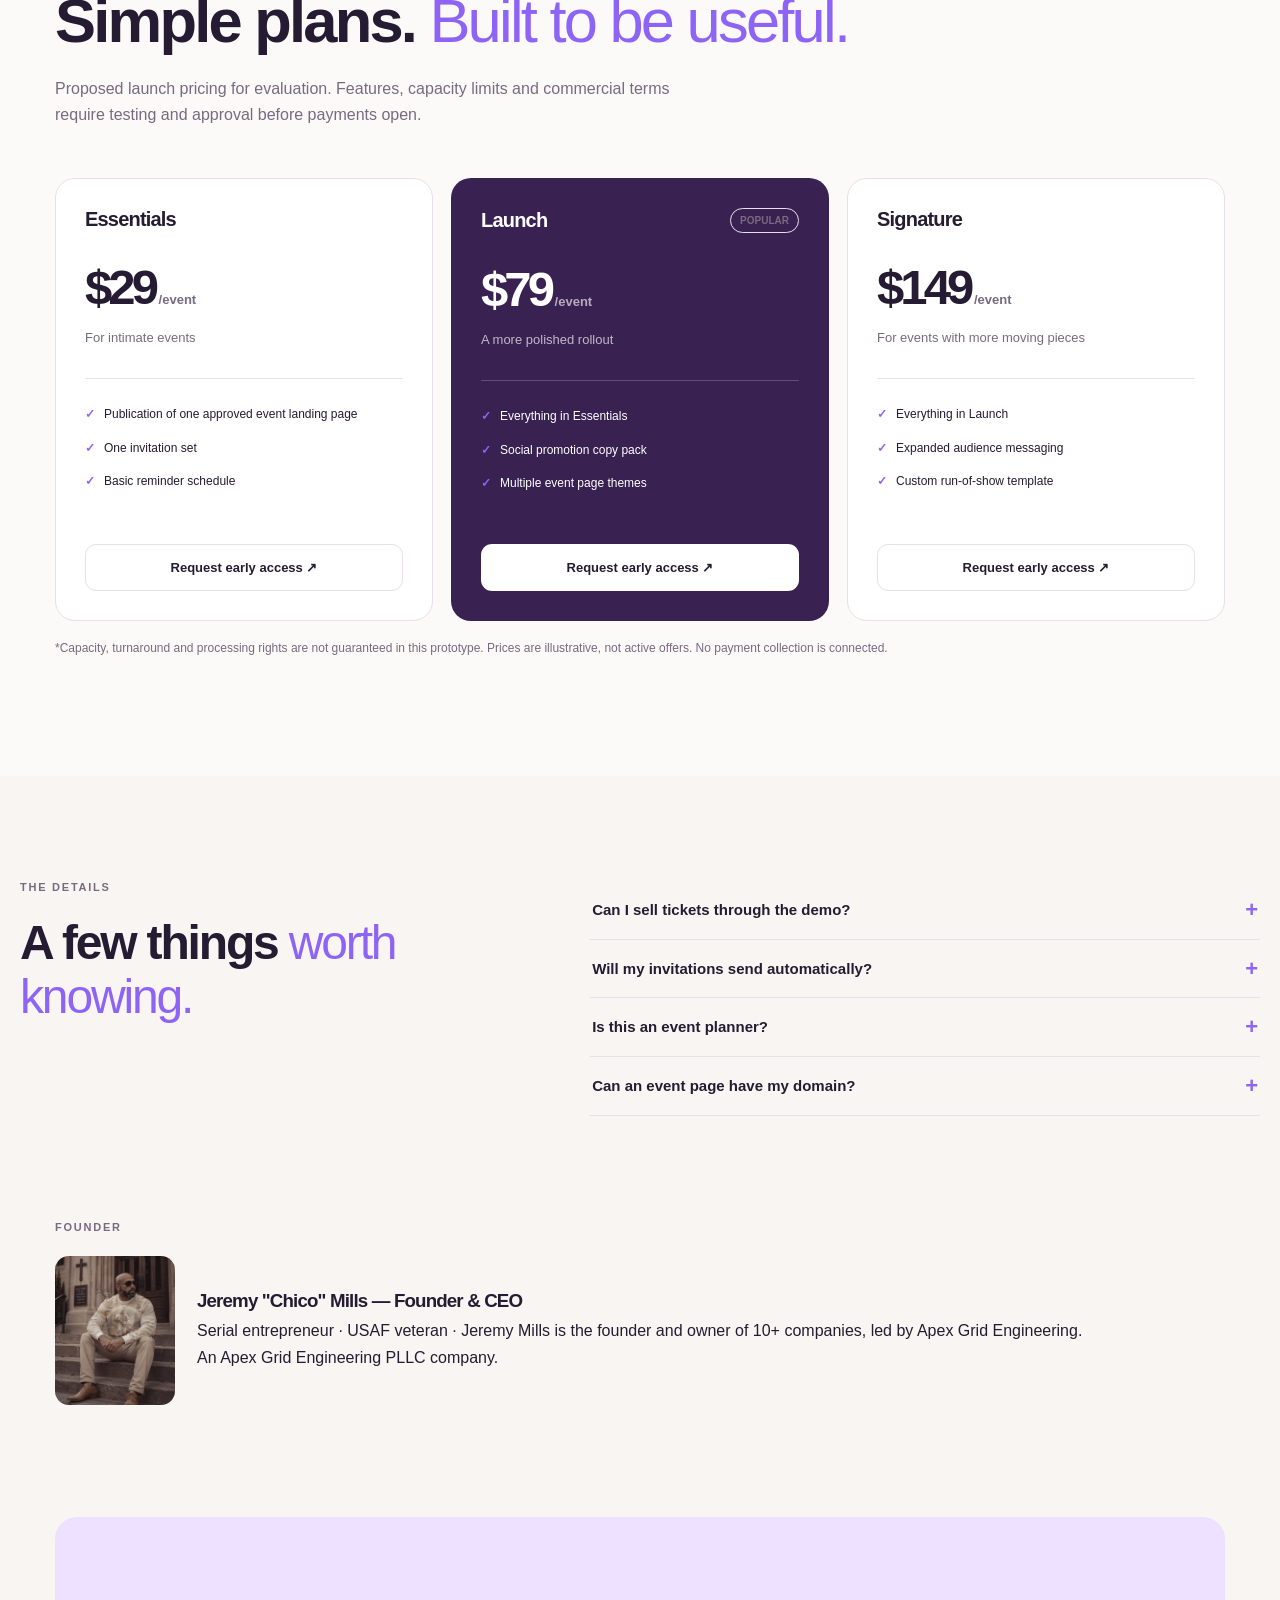
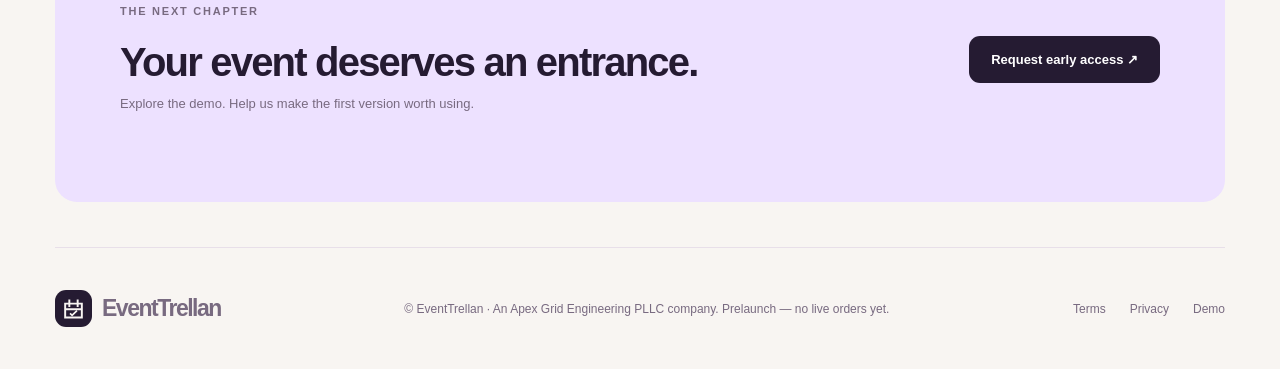
==== commit b5148a3f: "Founder block to canonical slot: after FAQ, before closing CTA" ====
--- a/index.html
+++ b/index.html
@@ -3,4 +3,5 @@
 <section class="band" id="how"><div class="wrap bandinner"><span class="kicker">THE WORKFLOW</span><h2 class="section-title">Less complexity. <i>More momentum.</i></h2><p style="color:#ffffff9e;max-width:570px;font-size:14px">A simple repeatable process for the everyday work Muse will eventually automate.</p><div class="steps"><article class="step"><span class="number">01</span><h3>Describe the occasion</h3><p>Choose the event style, date, location, guests and goals.</p></article><article class="step"><span class="number">02</span><h3>Preview the entire kit</h3><p>See an event microsite, invitations and suggested reminders together.</p></article><article class="step"><span class="number">03</span><h3>Approve and go live</h3><p>Connect a domain and communication providers before sending or accepting real registrations.</p></article></div></div></section>
 <section class="wrap demo-call"><div class="demo-snapshot"><div class="snapbar"><b>Event launch studio — live sample</b><span class="tag">LIVE SAMPLE</span></div><label class="sample-lab" for="sample-name">Event name</label><input class="control sample-in" id="sample-name" maxlength="60" value="The Open House"><label class="sample-lab" for="sample-date">Date</label><input class="control sample-in" id="sample-date" type="date" value="2027-06-12"><label class="sample-lab" for="sample-place">Place</label><input class="control sample-in" id="sample-place" maxlength="60" value="Downtown Arts Hall"><div class="sample-pv"><span class="sample-pv-k">YOUR PAGE, LIVE</span><strong id="sample-pv-name">The Open House</strong><span id="sample-pv-meta">June 12, 2027 · Downtown Arts Hall</span><p id="sample-pv-invite">You’re invited: The Open House — June 12, 2027 at Downtown Arts Hall. RSVP details come after the host confirms every detail.</p></div><p style="font-size:11px;color:var(--sub);margin:auto 0 0">Live sample with sample data — type and watch it change. Nothing is sent or stored.</p></div><div><span class="kicker">THE WORKSPACE</span><h2 class="section-title">See the workflow <i>before you sign up.</i></h2><p class="section-intro">Explore the sample workspace, change controls and inspect what an output could look like. No account required.</p><a href="demo.html" class="btn primary" style="margin-top:15px">Open interactive demo ↗</a></div></section>
 <section class="price-section" id="pricing"><div class="wrap"><span class="kicker">PRICING CONCEPTS / PRELAUNCH</span><h2 class="section-title">Simple plans. <i>Built to be useful.</i></h2><p class="section-intro">Proposed launch pricing for evaluation. Features, capacity limits and commercial terms require testing and approval before payments open.</p><div class="price-grid"><article class="price-card "><div class="row"><h3>Essentials</h3></div><div style="margin-top:28px" class="pricetag">$29<small> /event</small></div><p>For intimate events</p><ul><li>Publication of one approved event landing page</li><li>One invitation set</li><li>Basic reminder schedule</li></ul><button class="btn ghost" data-interest="Essentials">Request early access ↗</button></article><article class="price-card popular"><div class="row"><h3>Launch</h3><span class="tag">POPULAR</span></div><div style="margin-top:28px" class="pricetag">$79<small> /event</small></div><p>A more polished rollout</p><ul><li>Everything in Essentials</li><li>Social promotion copy pack</li><li>Multiple event page themes</li></ul><button class="btn light" data-interest="Launch">Request early access ↗</button></article><article class="price-card "><div class="row"><h3>Signature</h3></div><div style="margin-top:28px" class="pricetag">$149<small> /event</small></div><p>For events with more moving pieces</p><ul><li>Everything in Launch</li><li>Expanded audience messaging</li><li>Custom run-of-show template</li></ul><button class="btn ghost" data-interest="Signature">Request early access ↗</button></article></div><p class="disclosure">*Capacity, turnaround and processing rights are not guaranteed in this prototype. Prices are illustrative, not active offers. No payment collection is connected.</p></div></section>
-<section class="wrap faq-wrap" id="faq"><div><span class="kicker">THE DETAILS</span><h2 class="section-title">A few things <i>worth knowing.</i></h2></div><div class="faq"><details><summary>Can I sell tickets through the demo?</summary><p>No. The demo is a design and messaging sandbox. Production ticketing needs a payment/ticketing integration and reviewed policies.</p></details><details><summary>Will my invitations send automatically?</summary><p>Not in the prototype. Actual messages require an authorized sender, recipient consent and connected email/SMS systems.</p></details><details><summary>Is this an event planner?</summary><p>This is a launch-asset service, not physical event coordination, staffing, insurance or venue booking.</p></details><details><summary>Can an event page have my domain?</summary><p>The published product can support custom-domain routing after domain ownership and hosting are verified.</p></details></div></section><div class="wrap"><section class="last-cta"><div><span class="kicker">THE NEXT CHAPTER</span><h2>Your event deserves an entrance.</h2><p>Explore the demo. Help us make the first version worth using.</p></div><button data-interest="Early access" class="btn primary">Request early access ↗</button></section></div></main><div class="wrap"><section class="section" id="founder" style="padding-top:0"><span class="kicker">FOUNDER</span><div style="display:flex;gap:22px;flex-wrap:wrap;align-items:center"><img src="assets/founder.webp" alt="Jeremy &quot;Chico&quot; Mills — Founder &amp; CEO" style="width:120px;border-radius:14px"><div><h3 style="margin:0 0 6px"><a href="https://apexgrideng.com/about">Jeremy "Chico" Mills</a> — Founder &amp; CEO</h3><p style="margin:0">Serial entrepreneur · USAF veteran · Jeremy Mills is the founder and owner of 10+ companies, led by Apex Grid Engineering.<br>An Apex Grid Engineering PLLC company.</p></div></div></section></div><div class="wrap"><footer class="footer"><a class="logo" href="index.html"><span class="logo-symbol"><svg viewBox="0 0 36 36" fill="none" aria-hidden="true"><path d="M6 11h24v20H6z" fill="none" stroke="currentColor" stroke-width="2.8"/><path d="M12 5v11M24 5v11M6 19h24" stroke="currentColor" stroke-width="2.8"/><path d="m13 25 3 3 7-7" stroke="currentColor" stroke-width="2.4" fill="none"/></svg></span>EventTrellan</a><span>© EventTrellan · An Apex Grid Engineering PLLC company. Prelaunch — no live orders yet.</span><div class="footerlinks"><a href="terms.html">Terms</a><a href="privacy.html">Privacy</a><a href="demo.html">Demo</a></div></footer></div><div id="interest-modal" class="modal-cover" aria-hidden="true"><div class="modal" role="dialog" aria-modal="true" aria-labelledby="interest-title"><button id="interest-close" class="close" aria-label="Close">×</button><span class="kicker">PRELAUNCH / UI DEMONSTRATION</span><h2 id="interest-title">A thoughtful start.</h2><p>This form demonstrates the proposed signup experience. It does not send, store or enroll anyone. Muse must connect an approved secure endpoint before activating it.</p><form id="interest-form"><label for="interest-name">Name</label><input id="interest-name" type="text" placeholder="Name" maxlength="100" required><label for="interest-email">Work email</label><input id="interest-email" type="email" placeholder="hello@example.com" required><label for="plan-select">Interested plan</label><select id="plan-select"><option>Early access</option><option>Essentials</option><option>Launch</option><option>Signature</option></select><button class="btn primary" type="submit">Preview submission ↗</button><div id="form-result" class="alert" role="status" style="margin-top:14px">No data leaves this page.</div></form></div></div></body></html>+<section class="wrap faq-wrap" id="faq"><div><span class="kicker">THE DETAILS</span><h2 class="section-title">A few things <i>worth knowing.</i></h2></div><div class="faq"><details><summary>Can I sell tickets through the demo?</summary><p>No. The demo is a design and messaging sandbox. Production ticketing needs a payment/ticketing integration and reviewed policies.</p></details><details><summary>Will my invitations send automatically?</summary><p>Not in the prototype. Actual messages require an authorized sender, recipient consent and connected email/SMS systems.</p></details><details><summary>Is this an event planner?</summary><p>This is a launch-asset service, not physical event coordination, staffing, insurance or venue booking.</p></details><details><summary>Can an event page have my domain?</summary><p>The published product can support custom-domain routing after domain ownership and hosting are verified.</p></details></div></section><div class="wrap"><section class="section" id="founder" style="padding-top:0"><span class="kicker">FOUNDER</span><div style="display:flex;gap:22px;flex-wrap:wrap;align-items:center"><img src="assets/founder.webp" alt="Jeremy &quot;Chico&quot; Mills — Founder &amp; CEO" style="width:120px;border-radius:14px"><div><h3 style="margin:0 0 6px"><a href="https://apexgrideng.com/about">Jeremy "Chico" Mills</a> — Founder &amp; CEO</h3><p style="margin:0">Serial entrepreneur · USAF veteran · Jeremy Mills is the founder and owner of 10+ companies, led by Apex Grid Engineering.<br>An Apex Grid Engineering PLLC company.</p></div></div></section>
+<section class="last-cta"><div><span class="kicker">THE NEXT CHAPTER</span><h2>Your event deserves an entrance.</h2><p>Explore the demo. Help us make the first version worth using.</p></div><button data-interest="Early access" class="btn primary">Request early access ↗</button></section></div></main><div class="wrap"></div><div class="wrap"><footer class="footer"><a class="logo" href="index.html"><span class="logo-symbol"><svg viewBox="0 0 36 36" fill="none" aria-hidden="true"><path d="M6 11h24v20H6z" fill="none" stroke="currentColor" stroke-width="2.8"/><path d="M12 5v11M24 5v11M6 19h24" stroke="currentColor" stroke-width="2.8"/><path d="m13 25 3 3 7-7" stroke="currentColor" stroke-width="2.4" fill="none"/></svg></span>EventTrellan</a><span>© EventTrellan · An Apex Grid Engineering PLLC company. Prelaunch — no live orders yet.</span><div class="footerlinks"><a href="terms.html">Terms</a><a href="privacy.html">Privacy</a><a href="demo.html">Demo</a></div></footer></div><div id="interest-modal" class="modal-cover" aria-hidden="true"><div class="modal" role="dialog" aria-modal="true" aria-labelledby="interest-title"><button id="interest-close" class="close" aria-label="Close">×</button><span class="kicker">PRELAUNCH / UI DEMONSTRATION</span><h2 id="interest-title">A thoughtful start.</h2><p>This form demonstrates the proposed signup experience. It does not send, store or enroll anyone. Muse must connect an approved secure endpoint before activating it.</p><form id="interest-form"><label for="interest-name">Name</label><input id="interest-name" type="text" placeholder="Name" maxlength="100" required><label for="interest-email">Work email</label><input id="interest-email" type="email" placeholder="hello@example.com" required><label for="plan-select">Interested plan</label><select id="plan-select"><option>Early access</option><option>Essentials</option><option>Launch</option><option>Signature</option></select><button class="btn primary" type="submit">Preview submission ↗</button><div id="form-result" class="alert" role="status" style="margin-top:14px">No data leaves this page.</div></form></div></div></body></html>
--- a/assets/site.css
+++ b/assets/site.css
@@ -12,3 +12,10 @@
 @media(max-width:950px){.hero-frame{grid-template-columns:1fr;min-height:0}.hero-copy{padding:65px 48px 0}.hero-scene{min-height:480px;padding:40px}.hero h1{max-width:780px}.feature-grid{grid-template-columns:1fr 1fr}.feature-grid article:last-child{grid-column:span 2}.demo-call{gap:35px}.faq-wrap{gap:45px}.demo-layout{grid-template-columns:200px 1fr}.event-preview,.resume-output{grid-template-columns:1fr}}
 @media(max-width:700px){.wrap{padding:0 20px}.nav{height:74px}.logo{font-size:21px}.navlinks,.nav-cta>a{display:none}.mobilebtn{display:block}.mobile-menu.open{display:flex}.mobile-menu{background:white;position:absolute;z-index:5;left:20px;right:20px;padding:21px;border:1px solid var(--line);border-radius:15px;flex-direction:column;gap:18px;box-shadow:0 20px 25px #0002}.mobile-menu a{font-size:14px;font-weight:800}.hero{padding-top:10px}.hero-frame{border-radius:20px}.hero-copy{padding:47px 28px 0}.hero h1{font-size:clamp(43px,11.4vw,57px);letter-spacing:-.07em}.hero-copy>p{font-size:13px}.hero-scene{min-height:420px;padding:20px;overflow:hidden}.clip-device{transform:rotate(5deg) scale(.78);margin-top:-30px}.event-ticket{transform:rotate(-4deg) scale(.84);margin-top:-30px}.resume-page{transform:rotate(4deg) scale(.84);margin-top:-30px}.floating{font-size:10px}.creator .float-a,.event .float-a,.resume .float-a{left:9px;top:60px;bottom:auto}.creator .float-b,.event .float-b,.resume .float-b{right:5px;bottom:55px;top:auto}.proof{gap:14px;font-size:9px}.proof strong{width:100%}.section{padding:70px 0}.section-title{font-size:40px}.feature-grid,.steps,.price-grid,.demo-call,.faq-wrap{grid-template-columns:1fr}.feature-grid article:last-child{grid-column:auto}.feat{min-height:215px}.steps{gap:35px;margin-top:40px}.bandinner{padding:70px 0}.demo-call{padding:65px 0}.price-section{padding:70px 0}.faq-wrap{padding:70px 0}.last-cta{display:block;padding:32px 26px}.last-cta h2{font-size:32px}.last-cta .btn{margin-top:25px}.footer{flex-direction:column;align-items:flex-start}.demo-layout{grid-template-columns:1fr}.demo-head{padding-top:30px}.sidebar{padding:18px}.workspace{padding:16px}.record-grid{grid-template-columns:1fr}.workspace-top{align-items:flex-start;flex-direction:column}.event-preview{grid-template-columns:1fr}.resume-output{grid-template-columns:1fr}.price-card{min-height:380px}.section-intro{font-size:14px}.demo-snapshot{min-height:auto}}
 @media(prefers-reduced-motion:reduce){html{scroll-behavior:auto}*,*:before,*:after{animation:none!important;transition:none!important}}
+
+.sample-lab{display:block;font-size:11px;font-weight:700;letter-spacing:.06em;margin:2px 0 0;color:var(--sub)}
+.sample-pv{border:1px solid var(--line);border-radius:12px;padding:14px;background:var(--paper)}
+.sample-pv-k{display:block;font-size:10px;letter-spacing:.14em;font-weight:800;color:var(--sub)}
+.sample-pv strong{display:block;font-size:19px;margin:5px 0 2px}
+.sample-pv span{font-size:12.5px;color:var(--sub)}
+.sample-pv p{font-size:12.5px;margin:8px 0 0}
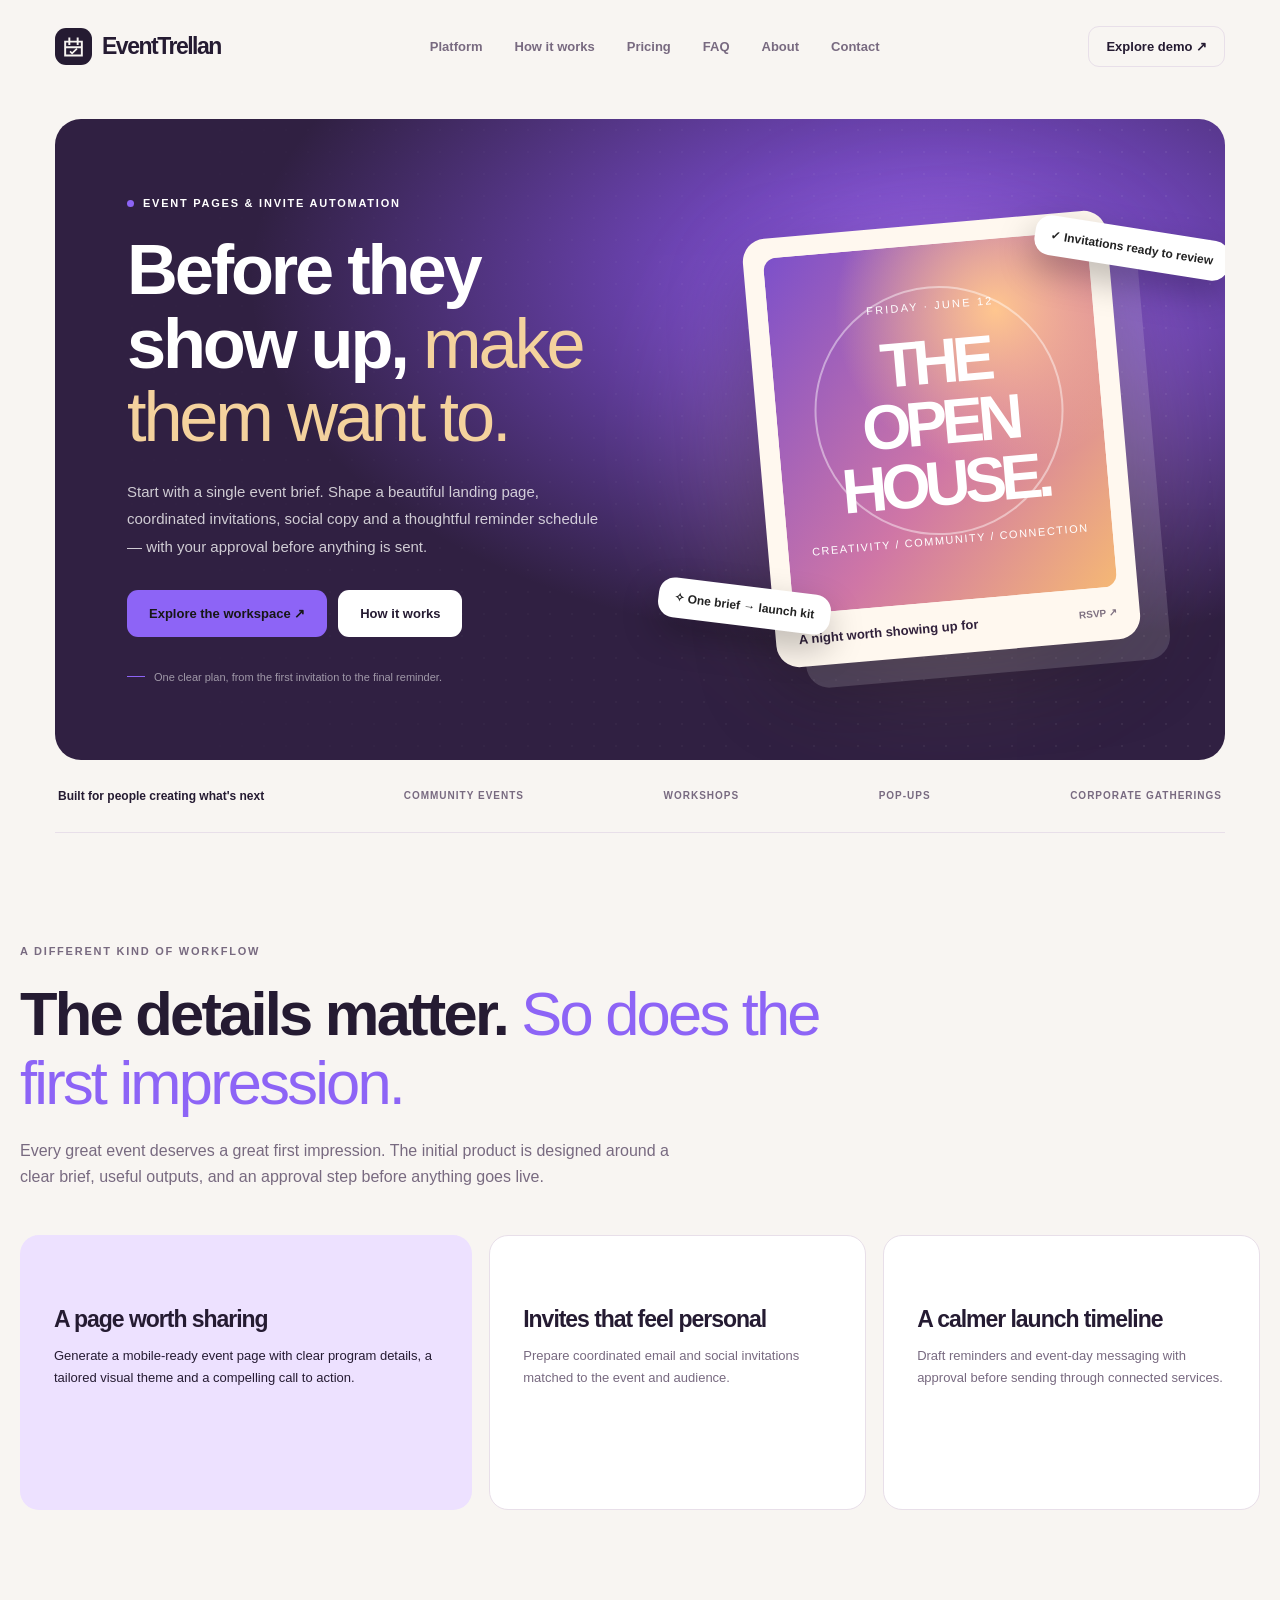
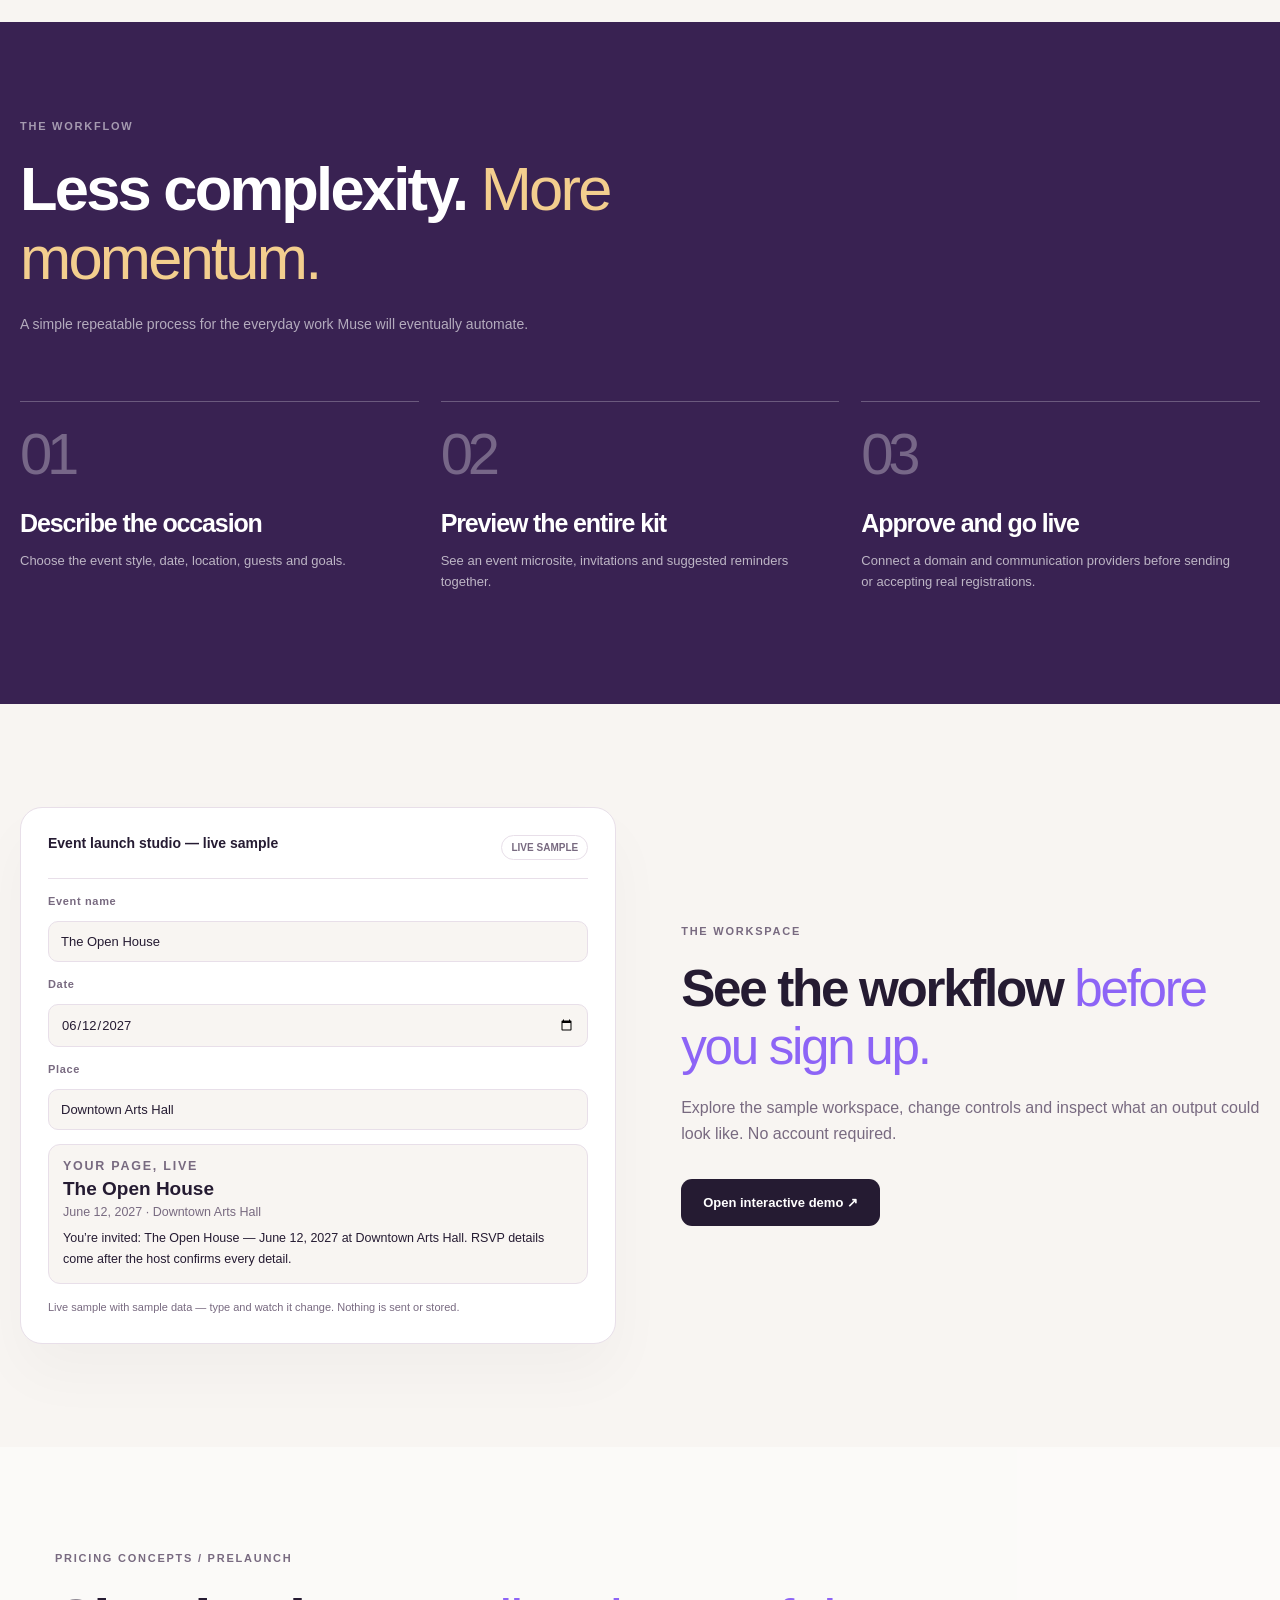
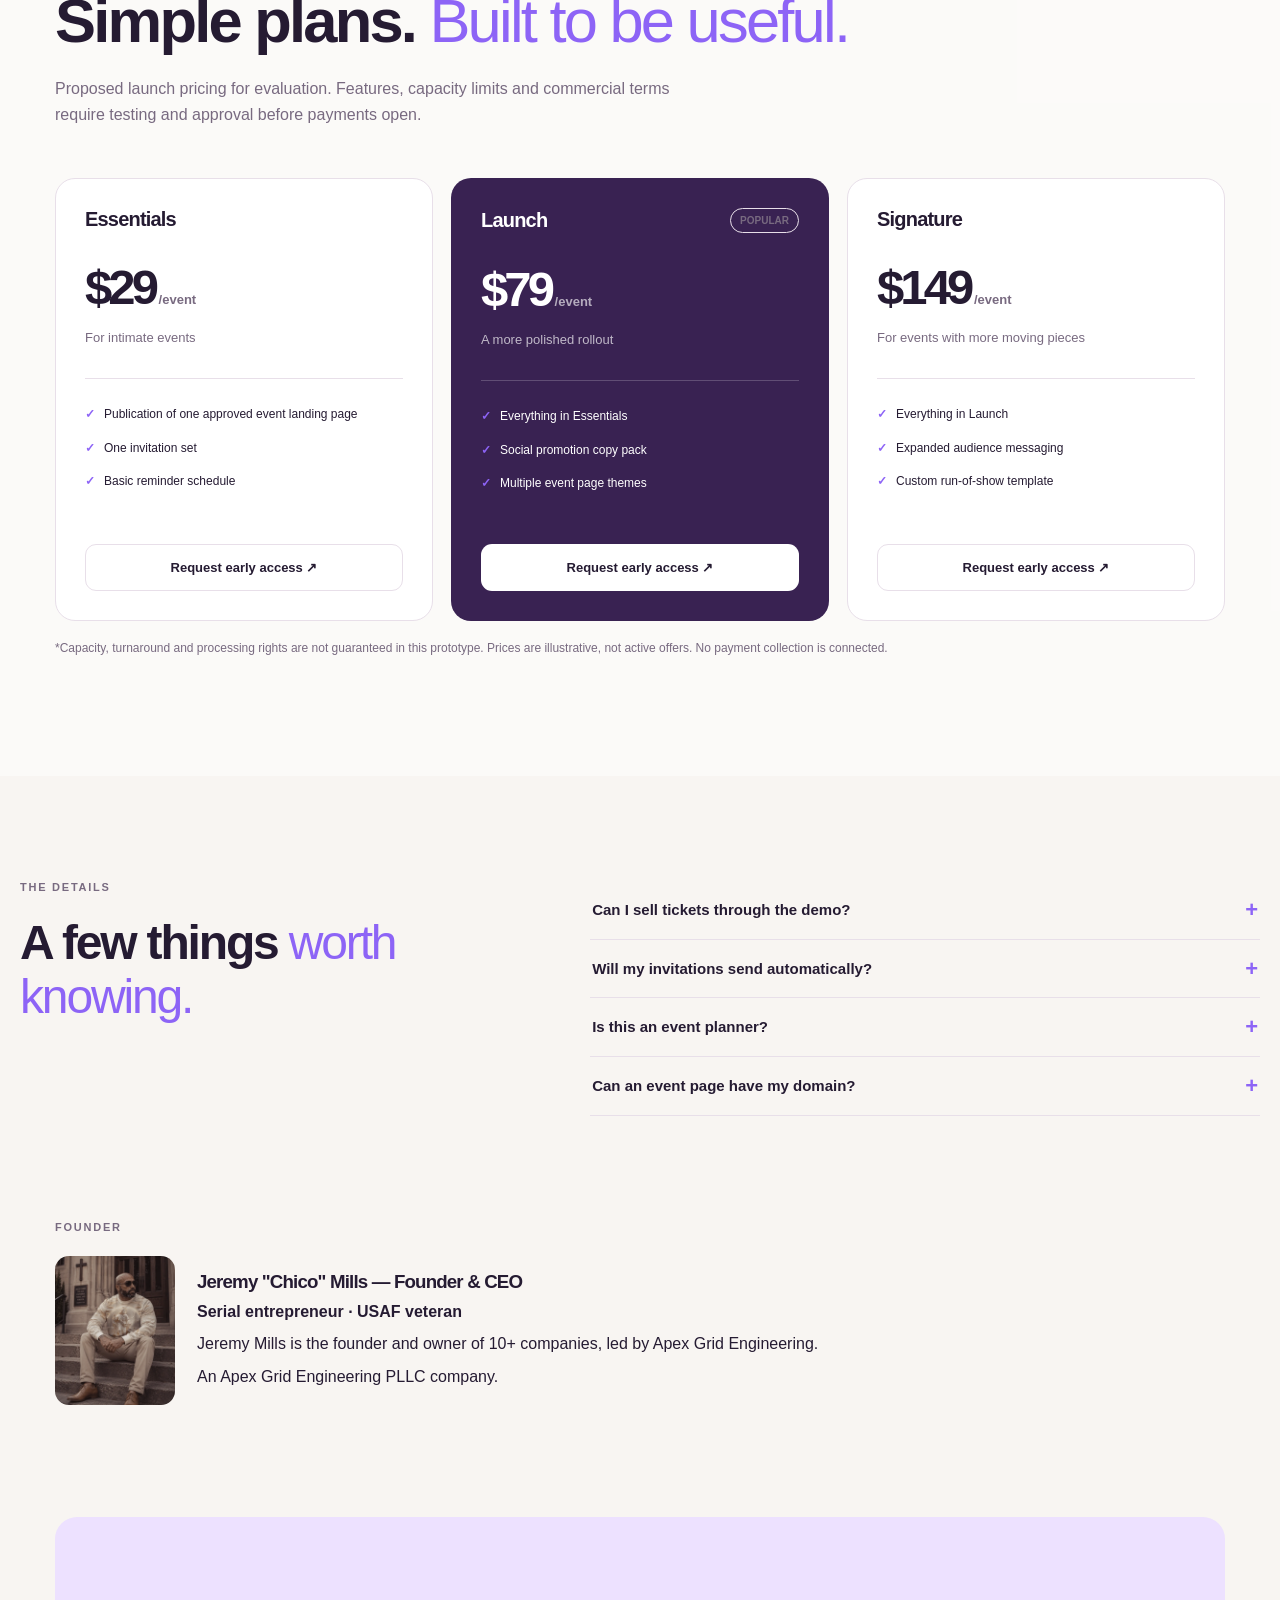
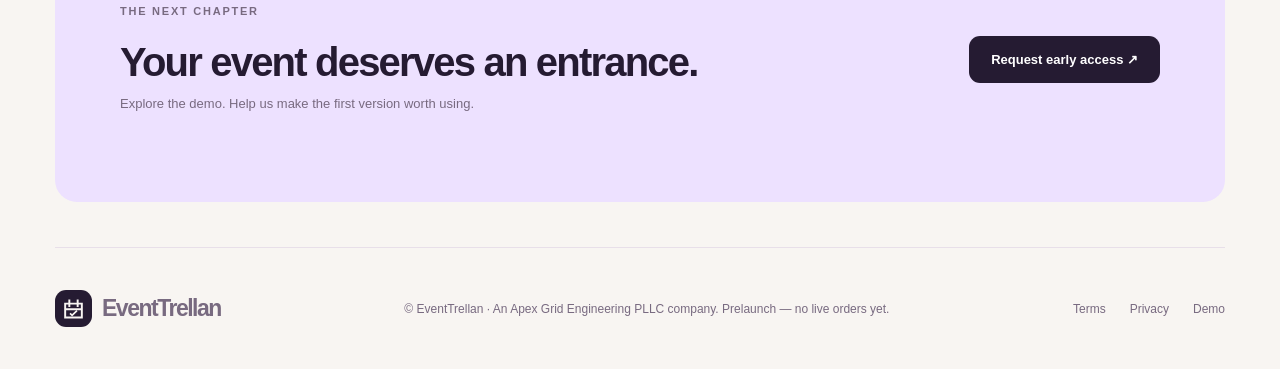
==== commit bb809795: "Founder block micro-form: descriptor, bio, parent as separate lines" ====
--- a/index.html
+++ b/index.html
@@ -3,5 +3,5 @@
 <section class="band" id="how"><div class="wrap bandinner"><span class="kicker">THE WORKFLOW</span><h2 class="section-title">Less complexity. <i>More momentum.</i></h2><p style="color:#ffffff9e;max-width:570px;font-size:14px">A simple repeatable process for the everyday work Muse will eventually automate.</p><div class="steps"><article class="step"><span class="number">01</span><h3>Describe the occasion</h3><p>Choose the event style, date, location, guests and goals.</p></article><article class="step"><span class="number">02</span><h3>Preview the entire kit</h3><p>See an event microsite, invitations and suggested reminders together.</p></article><article class="step"><span class="number">03</span><h3>Approve and go live</h3><p>Connect a domain and communication providers before sending or accepting real registrations.</p></article></div></div></section>
 <section class="wrap demo-call"><div class="demo-snapshot"><div class="snapbar"><b>Event launch studio — live sample</b><span class="tag">LIVE SAMPLE</span></div><label class="sample-lab" for="sample-name">Event name</label><input class="control sample-in" id="sample-name" maxlength="60" value="The Open House"><label class="sample-lab" for="sample-date">Date</label><input class="control sample-in" id="sample-date" type="date" value="2027-06-12"><label class="sample-lab" for="sample-place">Place</label><input class="control sample-in" id="sample-place" maxlength="60" value="Downtown Arts Hall"><div class="sample-pv"><span class="sample-pv-k">YOUR PAGE, LIVE</span><strong id="sample-pv-name">The Open House</strong><span id="sample-pv-meta">June 12, 2027 · Downtown Arts Hall</span><p id="sample-pv-invite">You’re invited: The Open House — June 12, 2027 at Downtown Arts Hall. RSVP details come after the host confirms every detail.</p></div><p style="font-size:11px;color:var(--sub);margin:auto 0 0">Live sample with sample data — type and watch it change. Nothing is sent or stored.</p></div><div><span class="kicker">THE WORKSPACE</span><h2 class="section-title">See the workflow <i>before you sign up.</i></h2><p class="section-intro">Explore the sample workspace, change controls and inspect what an output could look like. No account required.</p><a href="demo.html" class="btn primary" style="margin-top:15px">Open interactive demo ↗</a></div></section>
 <section class="price-section" id="pricing"><div class="wrap"><span class="kicker">PRICING CONCEPTS / PRELAUNCH</span><h2 class="section-title">Simple plans. <i>Built to be useful.</i></h2><p class="section-intro">Proposed launch pricing for evaluation. Features, capacity limits and commercial terms require testing and approval before payments open.</p><div class="price-grid"><article class="price-card "><div class="row"><h3>Essentials</h3></div><div style="margin-top:28px" class="pricetag">$29<small> /event</small></div><p>For intimate events</p><ul><li>Publication of one approved event landing page</li><li>One invitation set</li><li>Basic reminder schedule</li></ul><button class="btn ghost" data-interest="Essentials">Request early access ↗</button></article><article class="price-card popular"><div class="row"><h3>Launch</h3><span class="tag">POPULAR</span></div><div style="margin-top:28px" class="pricetag">$79<small> /event</small></div><p>A more polished rollout</p><ul><li>Everything in Essentials</li><li>Social promotion copy pack</li><li>Multiple event page themes</li></ul><button class="btn light" data-interest="Launch">Request early access ↗</button></article><article class="price-card "><div class="row"><h3>Signature</h3></div><div style="margin-top:28px" class="pricetag">$149<small> /event</small></div><p>For events with more moving pieces</p><ul><li>Everything in Launch</li><li>Expanded audience messaging</li><li>Custom run-of-show template</li></ul><button class="btn ghost" data-interest="Signature">Request early access ↗</button></article></div><p class="disclosure">*Capacity, turnaround and processing rights are not guaranteed in this prototype. Prices are illustrative, not active offers. No payment collection is connected.</p></div></section>
-<section class="wrap faq-wrap" id="faq"><div><span class="kicker">THE DETAILS</span><h2 class="section-title">A few things <i>worth knowing.</i></h2></div><div class="faq"><details><summary>Can I sell tickets through the demo?</summary><p>No. The demo is a design and messaging sandbox. Production ticketing needs a payment/ticketing integration and reviewed policies.</p></details><details><summary>Will my invitations send automatically?</summary><p>Not in the prototype. Actual messages require an authorized sender, recipient consent and connected email/SMS systems.</p></details><details><summary>Is this an event planner?</summary><p>This is a launch-asset service, not physical event coordination, staffing, insurance or venue booking.</p></details><details><summary>Can an event page have my domain?</summary><p>The published product can support custom-domain routing after domain ownership and hosting are verified.</p></details></div></section><div class="wrap"><section class="section" id="founder" style="padding-top:0"><span class="kicker">FOUNDER</span><div style="display:flex;gap:22px;flex-wrap:wrap;align-items:center"><img src="assets/founder.webp" alt="Jeremy &quot;Chico&quot; Mills — Founder &amp; CEO" style="width:120px;border-radius:14px"><div><h3 style="margin:0 0 6px"><a href="https://apexgrideng.com/about">Jeremy "Chico" Mills</a> — Founder &amp; CEO</h3><p style="margin:0">Serial entrepreneur · USAF veteran · Jeremy Mills is the founder and owner of 10+ companies, led by Apex Grid Engineering.<br>An Apex Grid Engineering PLLC company.</p></div></div></section>
+<section class="wrap faq-wrap" id="faq"><div><span class="kicker">THE DETAILS</span><h2 class="section-title">A few things <i>worth knowing.</i></h2></div><div class="faq"><details><summary>Can I sell tickets through the demo?</summary><p>No. The demo is a design and messaging sandbox. Production ticketing needs a payment/ticketing integration and reviewed policies.</p></details><details><summary>Will my invitations send automatically?</summary><p>Not in the prototype. Actual messages require an authorized sender, recipient consent and connected email/SMS systems.</p></details><details><summary>Is this an event planner?</summary><p>This is a launch-asset service, not physical event coordination, staffing, insurance or venue booking.</p></details><details><summary>Can an event page have my domain?</summary><p>The published product can support custom-domain routing after domain ownership and hosting are verified.</p></details></div></section><div class="wrap"><section class="section" id="founder" style="padding-top:0"><span class="kicker">FOUNDER</span><div style="display:flex;gap:22px;flex-wrap:wrap;align-items:center"><img src="assets/founder.webp" alt="Jeremy &quot;Chico&quot; Mills — Founder &amp; CEO" style="width:120px;border-radius:14px"><div><h3 style="margin:0 0 6px"><a href="https://apexgrideng.com/about">Jeremy "Chico" Mills</a> — Founder &amp; CEO</h3><p style="margin:0 0 6px"><strong>Serial entrepreneur · USAF veteran</strong></p><p style="margin:0 0 6px">Jeremy Mills is the founder and owner of 10+ companies, led by Apex Grid Engineering.</p><p style="margin:0">An Apex Grid Engineering PLLC company.</p></div></div></section>
 <section class="last-cta"><div><span class="kicker">THE NEXT CHAPTER</span><h2>Your event deserves an entrance.</h2><p>Explore the demo. Help us make the first version worth using.</p></div><button data-interest="Early access" class="btn primary">Request early access ↗</button></section></div></main><div class="wrap"></div><div class="wrap"><footer class="footer"><a class="logo" href="index.html"><span class="logo-symbol"><svg viewBox="0 0 36 36" fill="none" aria-hidden="true"><path d="M6 11h24v20H6z" fill="none" stroke="currentColor" stroke-width="2.8"/><path d="M12 5v11M24 5v11M6 19h24" stroke="currentColor" stroke-width="2.8"/><path d="m13 25 3 3 7-7" stroke="currentColor" stroke-width="2.4" fill="none"/></svg></span>EventTrellan</a><span>© EventTrellan · An Apex Grid Engineering PLLC company. Prelaunch — no live orders yet.</span><div class="footerlinks"><a href="terms.html">Terms</a><a href="privacy.html">Privacy</a><a href="demo.html">Demo</a></div></footer></div><div id="interest-modal" class="modal-cover" aria-hidden="true"><div class="modal" role="dialog" aria-modal="true" aria-labelledby="interest-title"><button id="interest-close" class="close" aria-label="Close">×</button><span class="kicker">PRELAUNCH / UI DEMONSTRATION</span><h2 id="interest-title">A thoughtful start.</h2><p>This form demonstrates the proposed signup experience. It does not send, store or enroll anyone. Muse must connect an approved secure endpoint before activating it.</p><form id="interest-form"><label for="interest-name">Name</label><input id="interest-name" type="text" placeholder="Name" maxlength="100" required><label for="interest-email">Work email</label><input id="interest-email" type="email" placeholder="hello@example.com" required><label for="plan-select">Interested plan</label><select id="plan-select"><option>Early access</option><option>Essentials</option><option>Launch</option><option>Signature</option></select><button class="btn primary" type="submit">Preview submission ↗</button><div id="form-result" class="alert" role="status" style="margin-top:14px">No data leaves this page.</div></form></div></div></body></html>
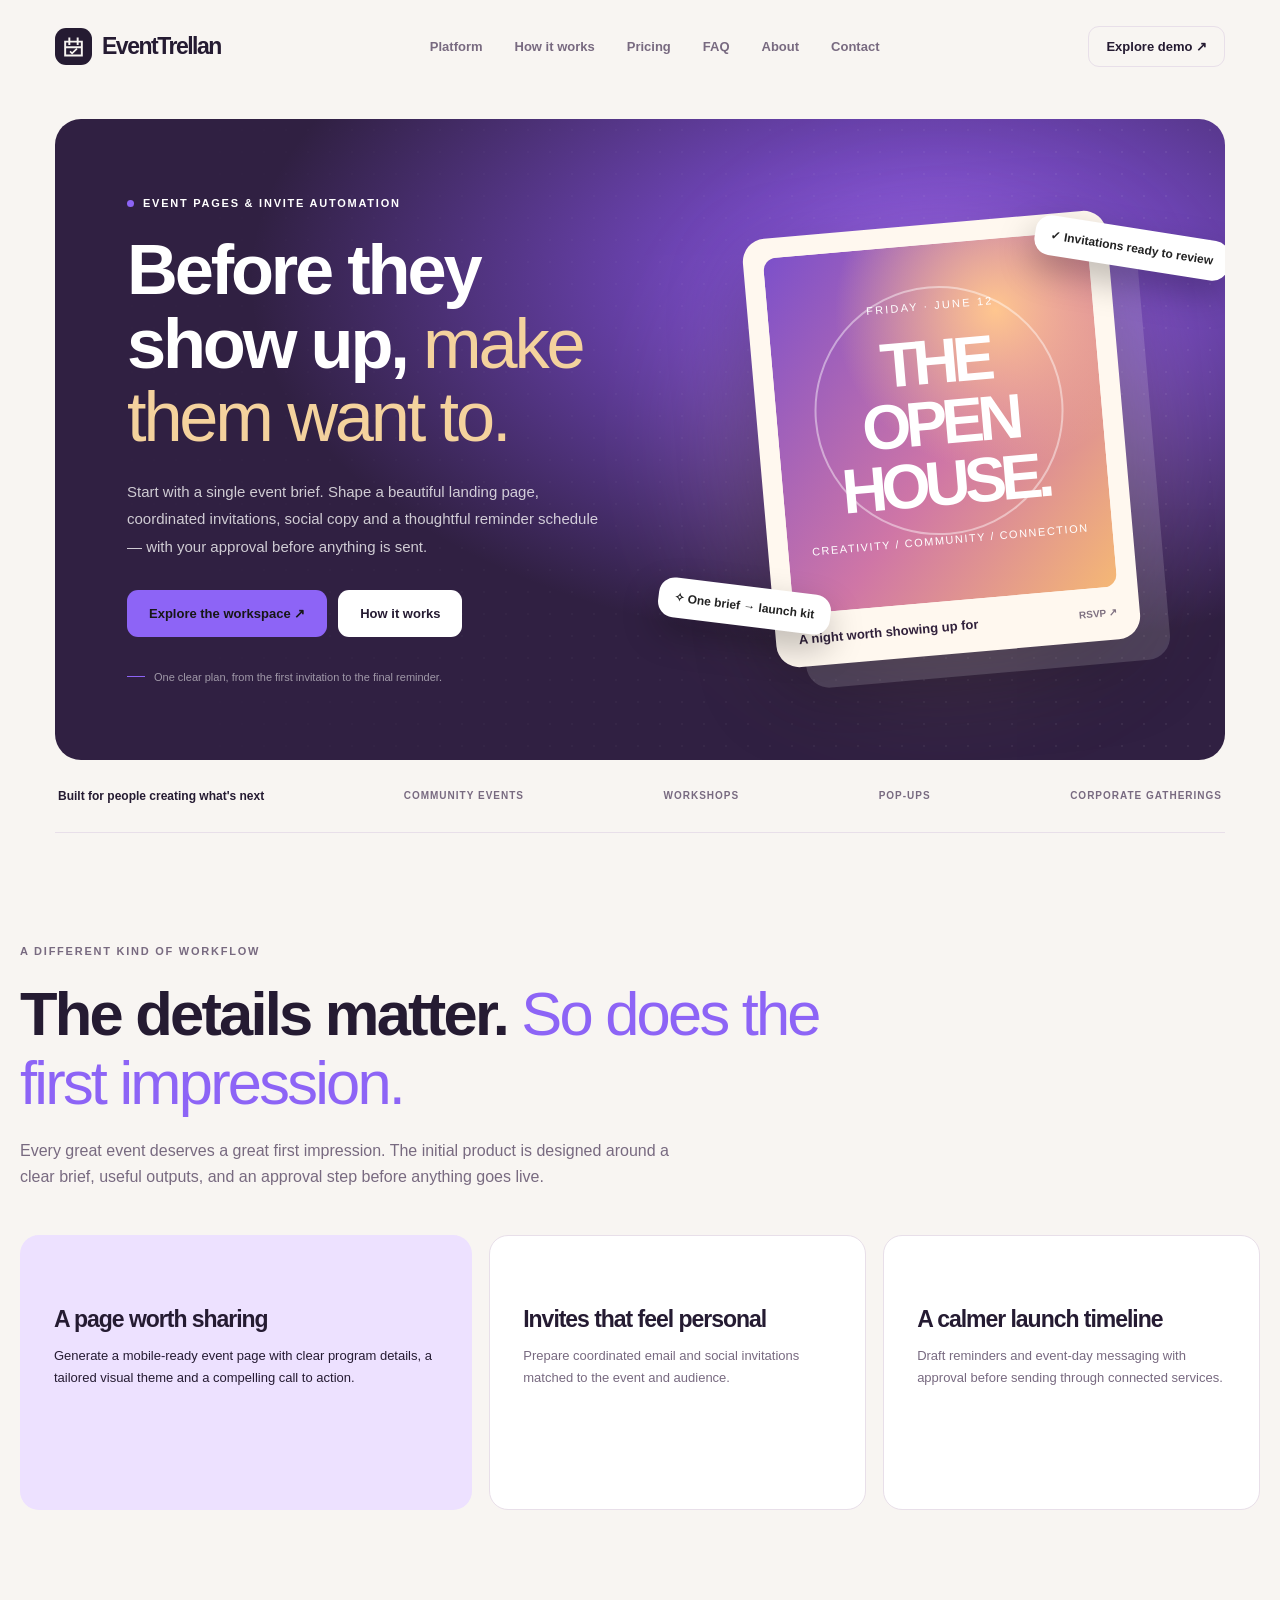
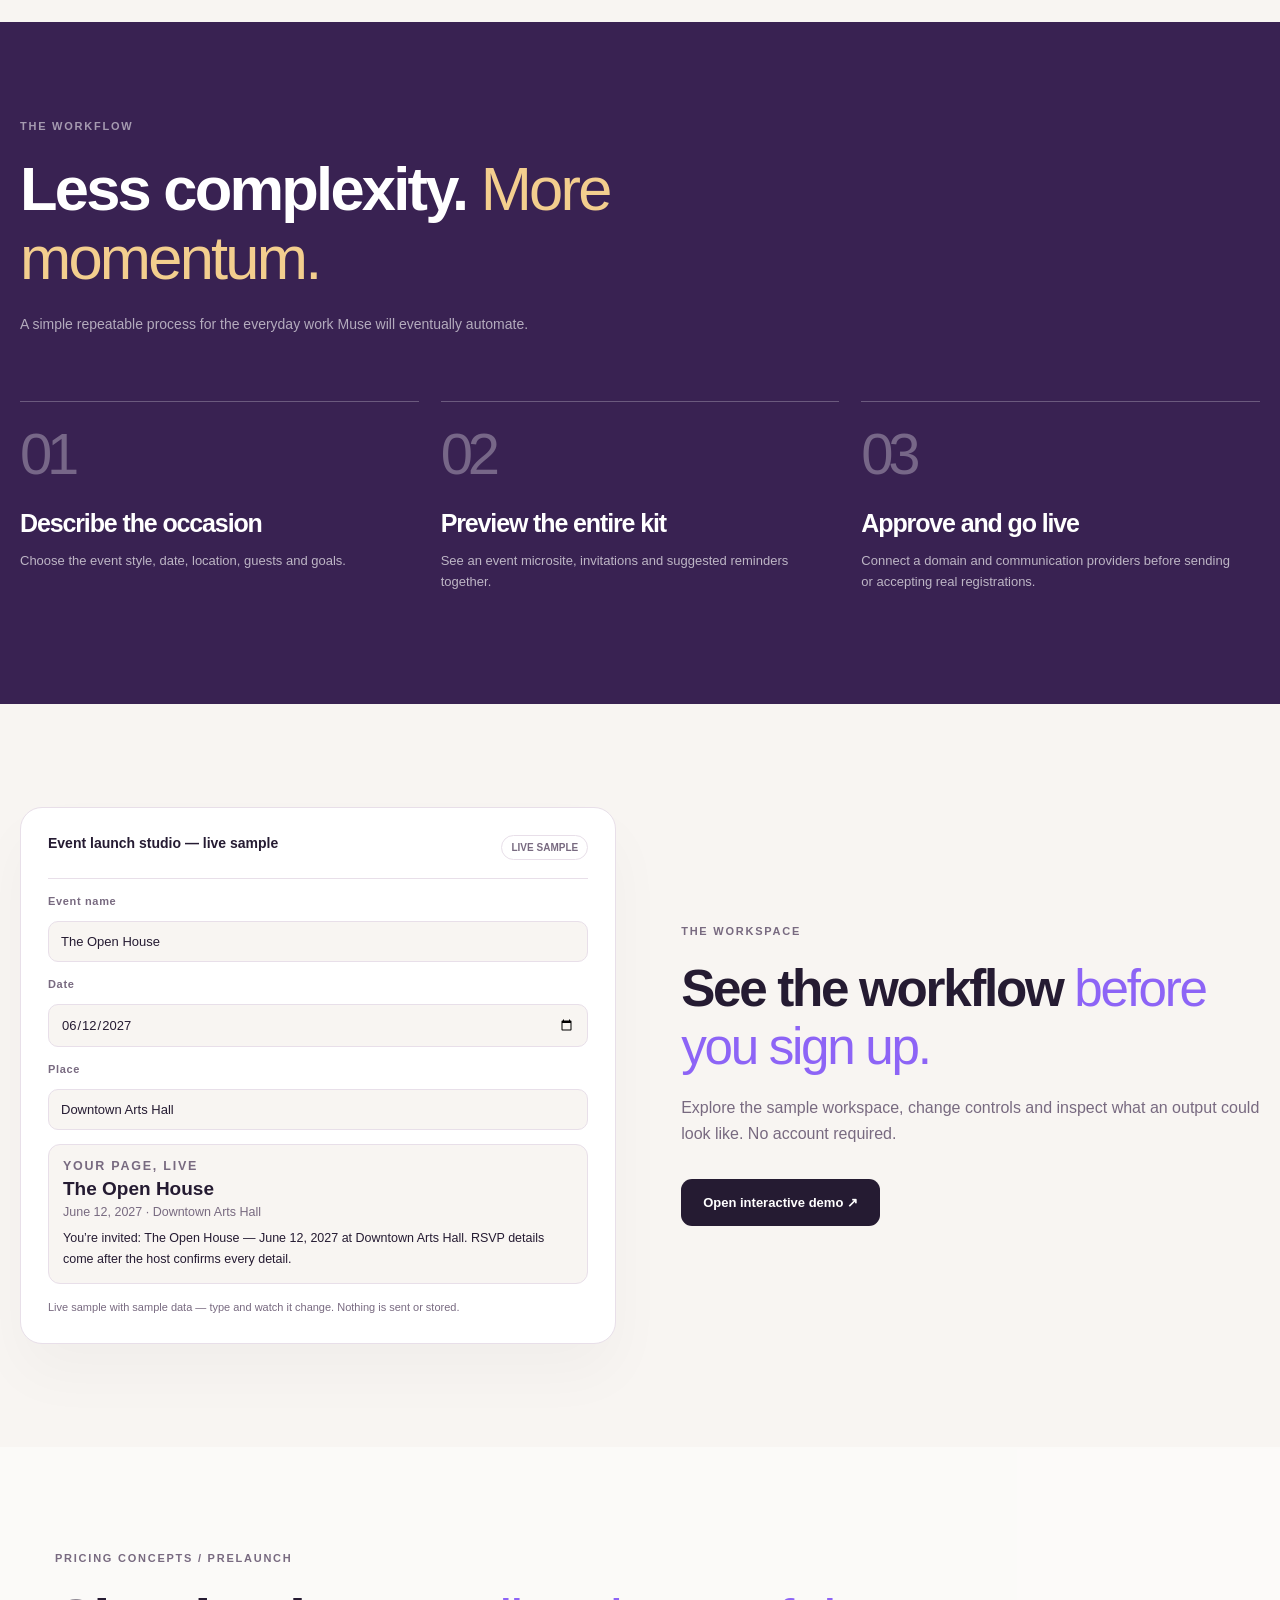
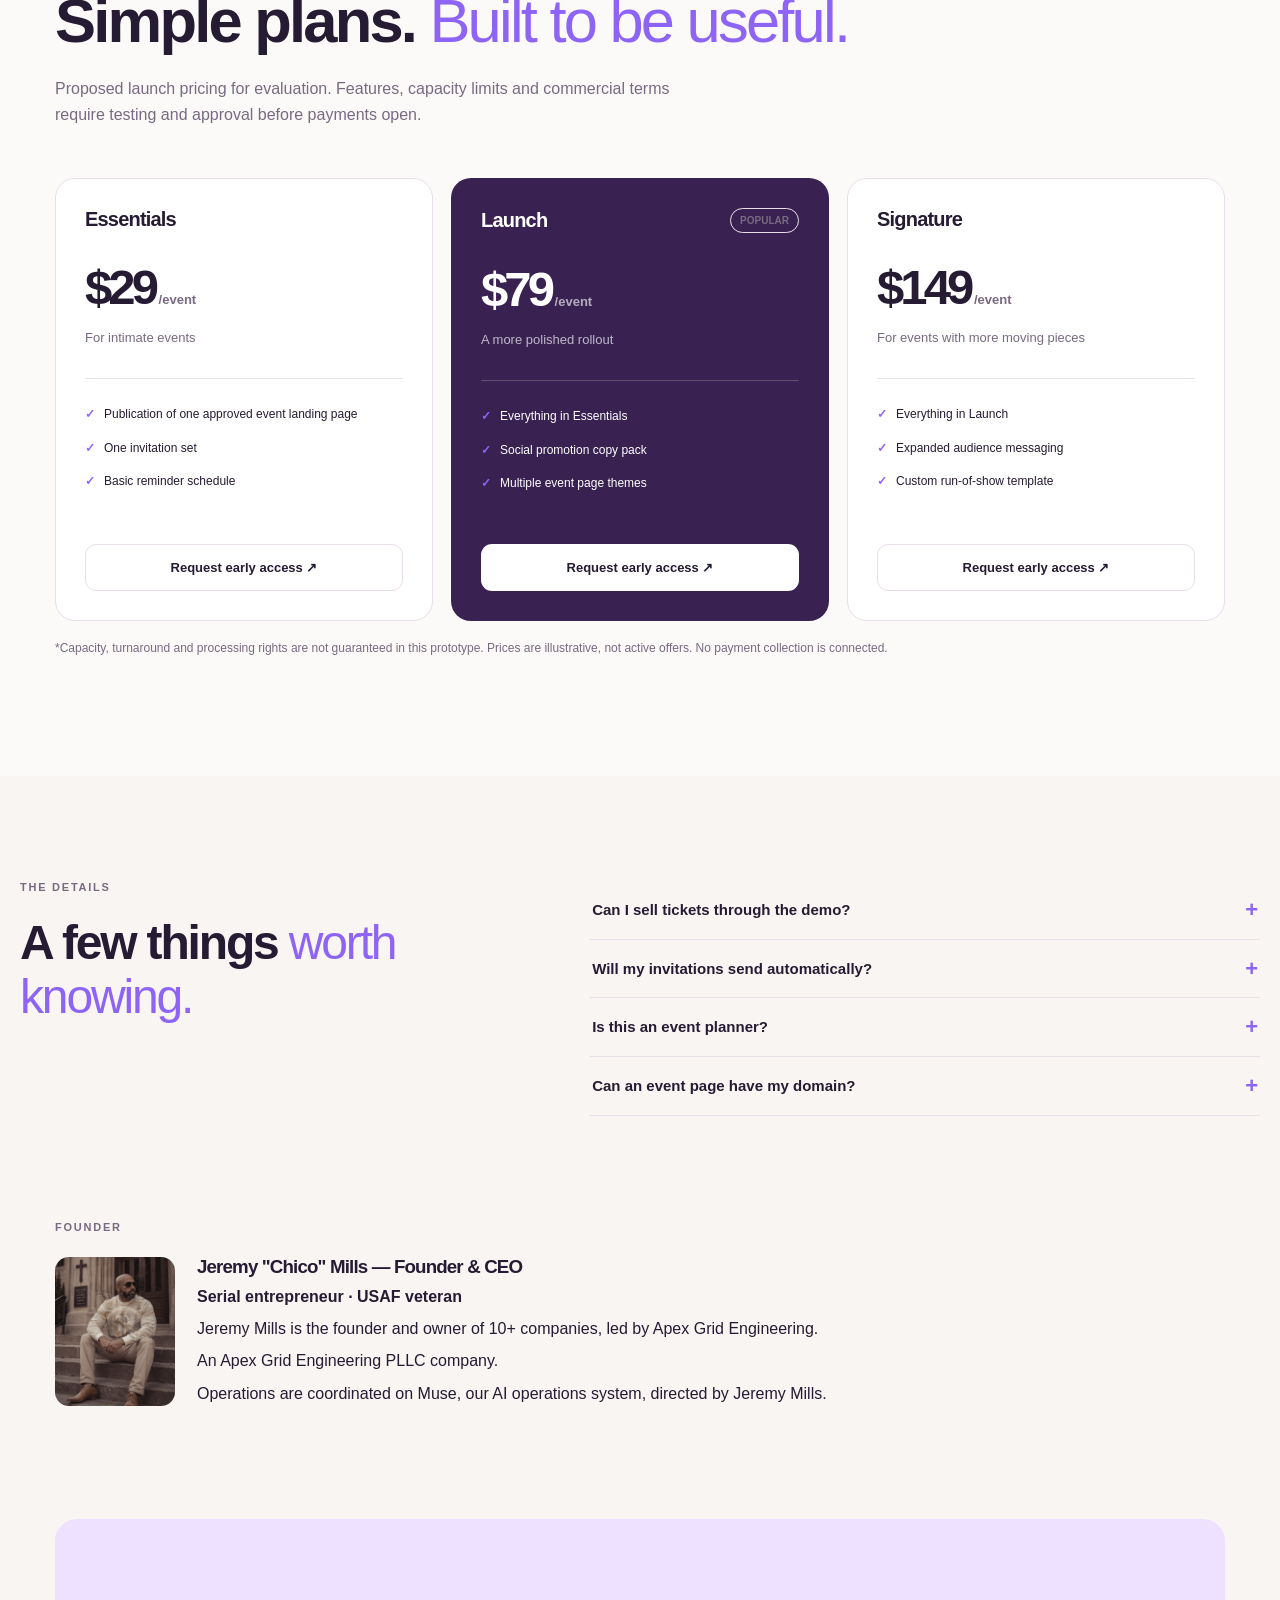
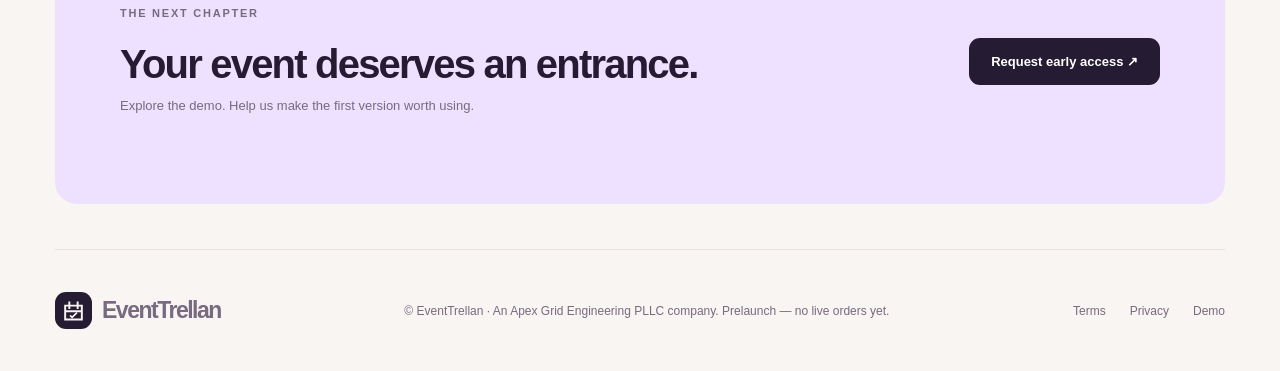
==== commit 03cac1b8: "Homepage founder block: add Muse operations line" ====
--- a/index.html
+++ b/index.html
@@ -3,5 +3,5 @@
 <section class="band" id="how"><div class="wrap bandinner"><span class="kicker">THE WORKFLOW</span><h2 class="section-title">Less complexity. <i>More momentum.</i></h2><p style="color:#ffffff9e;max-width:570px;font-size:14px">A simple repeatable process for the everyday work Muse will eventually automate.</p><div class="steps"><article class="step"><span class="number">01</span><h3>Describe the occasion</h3><p>Choose the event style, date, location, guests and goals.</p></article><article class="step"><span class="number">02</span><h3>Preview the entire kit</h3><p>See an event microsite, invitations and suggested reminders together.</p></article><article class="step"><span class="number">03</span><h3>Approve and go live</h3><p>Connect a domain and communication providers before sending or accepting real registrations.</p></article></div></div></section>
 <section class="wrap demo-call"><div class="demo-snapshot"><div class="snapbar"><b>Event launch studio — live sample</b><span class="tag">LIVE SAMPLE</span></div><label class="sample-lab" for="sample-name">Event name</label><input class="control sample-in" id="sample-name" maxlength="60" value="The Open House"><label class="sample-lab" for="sample-date">Date</label><input class="control sample-in" id="sample-date" type="date" value="2027-06-12"><label class="sample-lab" for="sample-place">Place</label><input class="control sample-in" id="sample-place" maxlength="60" value="Downtown Arts Hall"><div class="sample-pv"><span class="sample-pv-k">YOUR PAGE, LIVE</span><strong id="sample-pv-name">The Open House</strong><span id="sample-pv-meta">June 12, 2027 · Downtown Arts Hall</span><p id="sample-pv-invite">You’re invited: The Open House — June 12, 2027 at Downtown Arts Hall. RSVP details come after the host confirms every detail.</p></div><p style="font-size:11px;color:var(--sub);margin:auto 0 0">Live sample with sample data — type and watch it change. Nothing is sent or stored.</p></div><div><span class="kicker">THE WORKSPACE</span><h2 class="section-title">See the workflow <i>before you sign up.</i></h2><p class="section-intro">Explore the sample workspace, change controls and inspect what an output could look like. No account required.</p><a href="demo.html" class="btn primary" style="margin-top:15px">Open interactive demo ↗</a></div></section>
 <section class="price-section" id="pricing"><div class="wrap"><span class="kicker">PRICING CONCEPTS / PRELAUNCH</span><h2 class="section-title">Simple plans. <i>Built to be useful.</i></h2><p class="section-intro">Proposed launch pricing for evaluation. Features, capacity limits and commercial terms require testing and approval before payments open.</p><div class="price-grid"><article class="price-card "><div class="row"><h3>Essentials</h3></div><div style="margin-top:28px" class="pricetag">$29<small> /event</small></div><p>For intimate events</p><ul><li>Publication of one approved event landing page</li><li>One invitation set</li><li>Basic reminder schedule</li></ul><button class="btn ghost" data-interest="Essentials">Request early access ↗</button></article><article class="price-card popular"><div class="row"><h3>Launch</h3><span class="tag">POPULAR</span></div><div style="margin-top:28px" class="pricetag">$79<small> /event</small></div><p>A more polished rollout</p><ul><li>Everything in Essentials</li><li>Social promotion copy pack</li><li>Multiple event page themes</li></ul><button class="btn light" data-interest="Launch">Request early access ↗</button></article><article class="price-card "><div class="row"><h3>Signature</h3></div><div style="margin-top:28px" class="pricetag">$149<small> /event</small></div><p>For events with more moving pieces</p><ul><li>Everything in Launch</li><li>Expanded audience messaging</li><li>Custom run-of-show template</li></ul><button class="btn ghost" data-interest="Signature">Request early access ↗</button></article></div><p class="disclosure">*Capacity, turnaround and processing rights are not guaranteed in this prototype. Prices are illustrative, not active offers. No payment collection is connected.</p></div></section>
-<section class="wrap faq-wrap" id="faq"><div><span class="kicker">THE DETAILS</span><h2 class="section-title">A few things <i>worth knowing.</i></h2></div><div class="faq"><details><summary>Can I sell tickets through the demo?</summary><p>No. The demo is a design and messaging sandbox. Production ticketing needs a payment/ticketing integration and reviewed policies.</p></details><details><summary>Will my invitations send automatically?</summary><p>Not in the prototype. Actual messages require an authorized sender, recipient consent and connected email/SMS systems.</p></details><details><summary>Is this an event planner?</summary><p>This is a launch-asset service, not physical event coordination, staffing, insurance or venue booking.</p></details><details><summary>Can an event page have my domain?</summary><p>The published product can support custom-domain routing after domain ownership and hosting are verified.</p></details></div></section><div class="wrap"><section class="section" id="founder" style="padding-top:0"><span class="kicker">FOUNDER</span><div style="display:flex;gap:22px;flex-wrap:wrap;align-items:center"><img src="assets/founder.webp" alt="Jeremy &quot;Chico&quot; Mills — Founder &amp; CEO" style="width:120px;border-radius:14px"><div><h3 style="margin:0 0 6px"><a href="https://apexgrideng.com/about">Jeremy "Chico" Mills</a> — Founder &amp; CEO</h3><p style="margin:0 0 6px"><strong>Serial entrepreneur · USAF veteran</strong></p><p style="margin:0 0 6px">Jeremy Mills is the founder and owner of 10+ companies, led by Apex Grid Engineering.</p><p style="margin:0">An Apex Grid Engineering PLLC company.</p></div></div></section>
+<section class="wrap faq-wrap" id="faq"><div><span class="kicker">THE DETAILS</span><h2 class="section-title">A few things <i>worth knowing.</i></h2></div><div class="faq"><details><summary>Can I sell tickets through the demo?</summary><p>No. The demo is a design and messaging sandbox. Production ticketing needs a payment/ticketing integration and reviewed policies.</p></details><details><summary>Will my invitations send automatically?</summary><p>Not in the prototype. Actual messages require an authorized sender, recipient consent and connected email/SMS systems.</p></details><details><summary>Is this an event planner?</summary><p>This is a launch-asset service, not physical event coordination, staffing, insurance or venue booking.</p></details><details><summary>Can an event page have my domain?</summary><p>The published product can support custom-domain routing after domain ownership and hosting are verified.</p></details></div></section><div class="wrap"><section class="section" id="founder" style="padding-top:0"><span class="kicker">FOUNDER</span><div style="display:flex;gap:22px;flex-wrap:wrap;align-items:center"><img src="assets/founder.webp" alt="Jeremy &quot;Chico&quot; Mills — Founder &amp; CEO" style="width:120px;border-radius:14px"><div><h3 style="margin:0 0 6px"><a href="https://apexgrideng.com/about">Jeremy "Chico" Mills</a> — Founder &amp; CEO</h3><p style="margin:0 0 6px"><strong>Serial entrepreneur · USAF veteran</strong></p><p style="margin:0 0 6px">Jeremy Mills is the founder and owner of 10+ companies, led by Apex Grid Engineering.</p><p style="margin:0">An Apex Grid Engineering PLLC company.</p><p style="margin:6px 0 0">Operations are coordinated on Muse, our AI operations system, directed by Jeremy Mills.</p></div></div></section>
 <section class="last-cta"><div><span class="kicker">THE NEXT CHAPTER</span><h2>Your event deserves an entrance.</h2><p>Explore the demo. Help us make the first version worth using.</p></div><button data-interest="Early access" class="btn primary">Request early access ↗</button></section></div></main><div class="wrap"></div><div class="wrap"><footer class="footer"><a class="logo" href="index.html"><span class="logo-symbol"><svg viewBox="0 0 36 36" fill="none" aria-hidden="true"><path d="M6 11h24v20H6z" fill="none" stroke="currentColor" stroke-width="2.8"/><path d="M12 5v11M24 5v11M6 19h24" stroke="currentColor" stroke-width="2.8"/><path d="m13 25 3 3 7-7" stroke="currentColor" stroke-width="2.4" fill="none"/></svg></span>EventTrellan</a><span>© EventTrellan · An Apex Grid Engineering PLLC company. Prelaunch — no live orders yet.</span><div class="footerlinks"><a href="terms.html">Terms</a><a href="privacy.html">Privacy</a><a href="demo.html">Demo</a></div></footer></div><div id="interest-modal" class="modal-cover" aria-hidden="true"><div class="modal" role="dialog" aria-modal="true" aria-labelledby="interest-title"><button id="interest-close" class="close" aria-label="Close">×</button><span class="kicker">PRELAUNCH / UI DEMONSTRATION</span><h2 id="interest-title">A thoughtful start.</h2><p>This form demonstrates the proposed signup experience. It does not send, store or enroll anyone. Muse must connect an approved secure endpoint before activating it.</p><form id="interest-form"><label for="interest-name">Name</label><input id="interest-name" type="text" placeholder="Name" maxlength="100" required><label for="interest-email">Work email</label><input id="interest-email" type="email" placeholder="hello@example.com" required><label for="plan-select">Interested plan</label><select id="plan-select"><option>Early access</option><option>Essentials</option><option>Launch</option><option>Signature</option></select><button class="btn primary" type="submit">Preview submission ↗</button><div id="form-result" class="alert" role="status" style="margin-top:14px">No data leaves this page.</div></form></div></div></body></html>
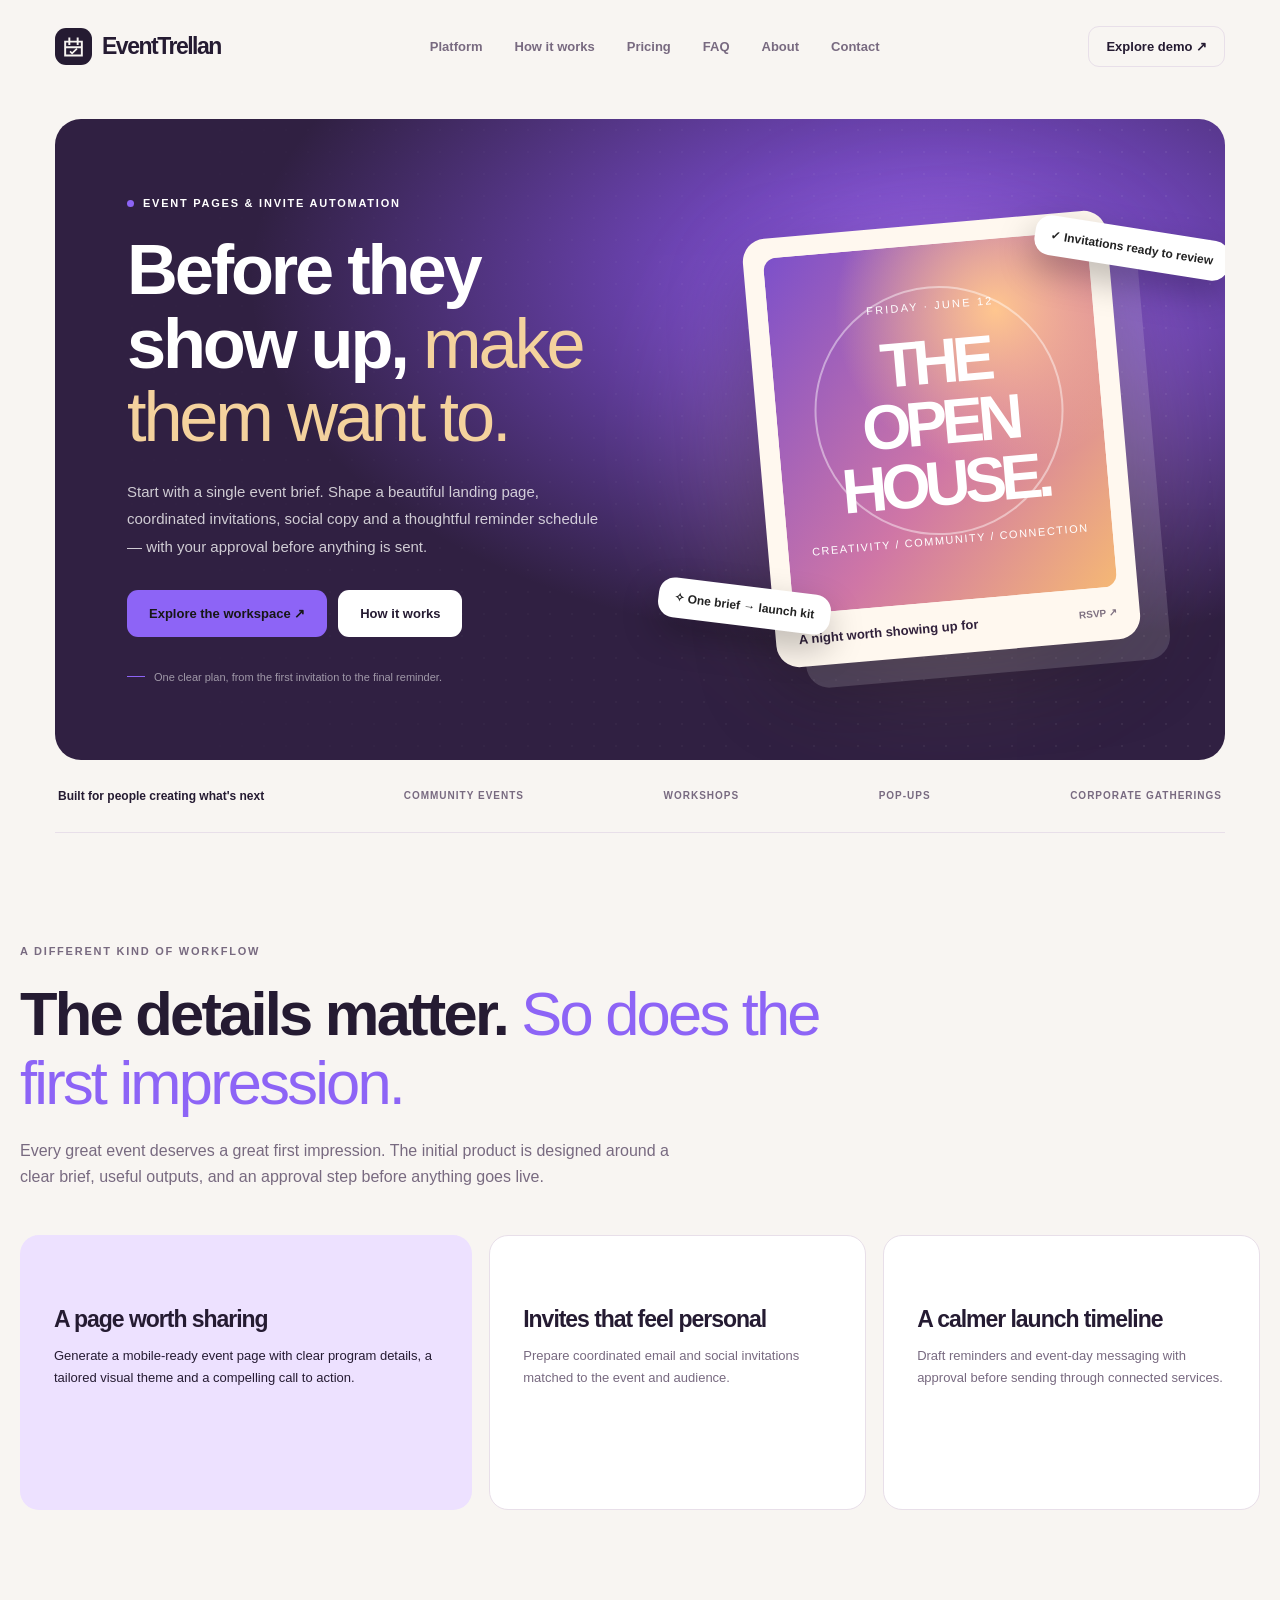
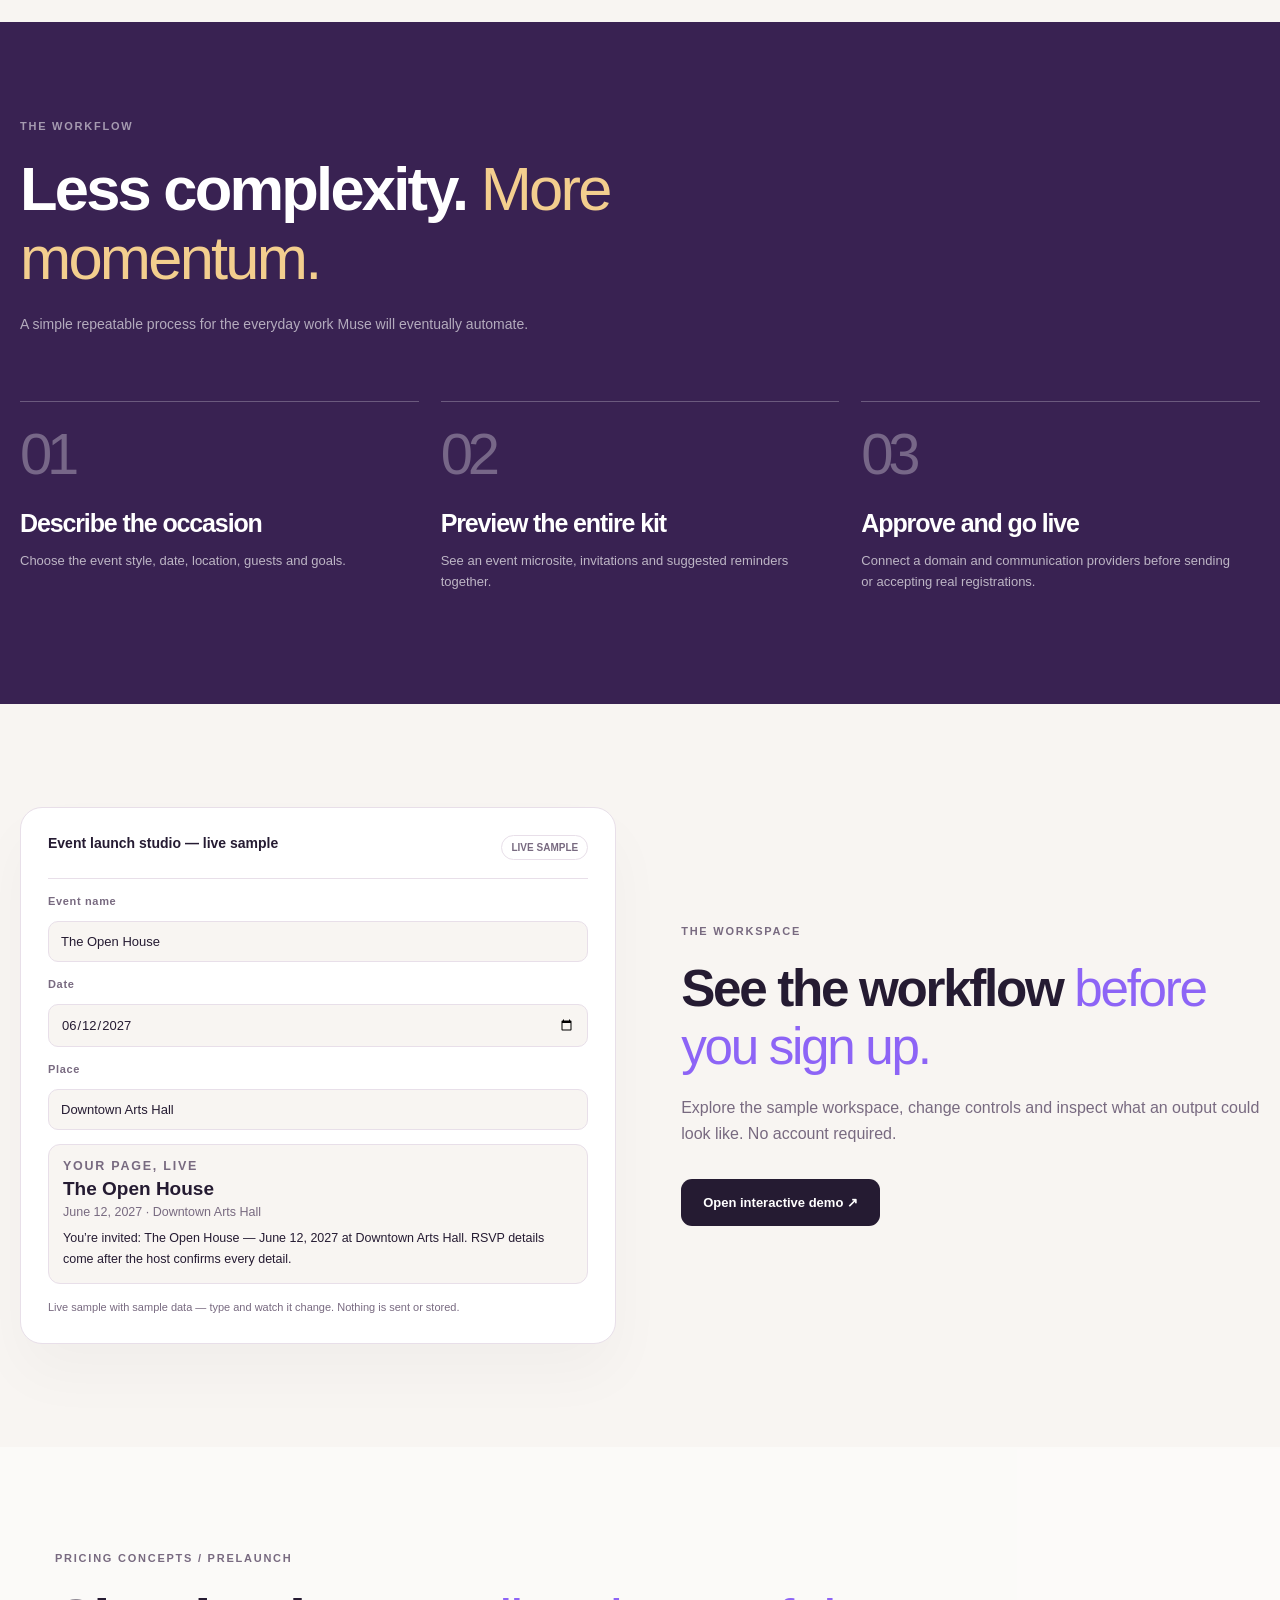
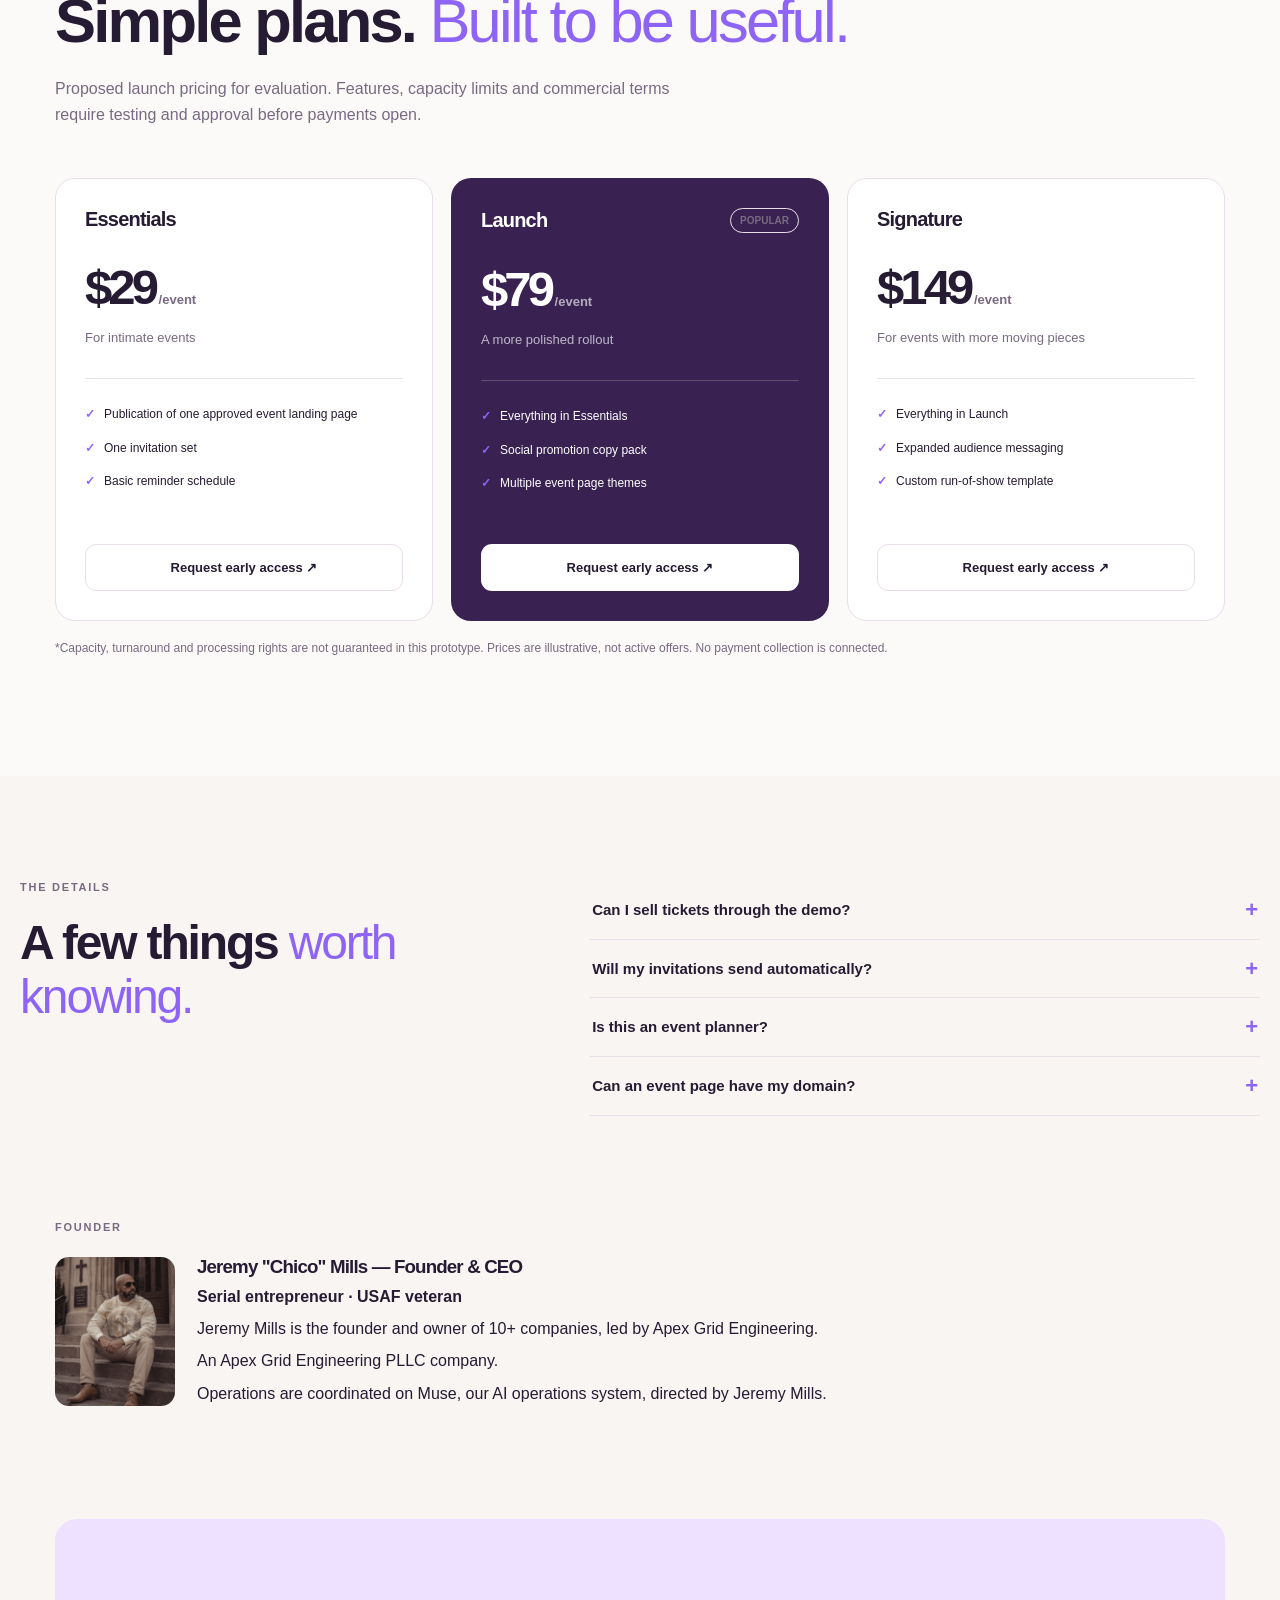
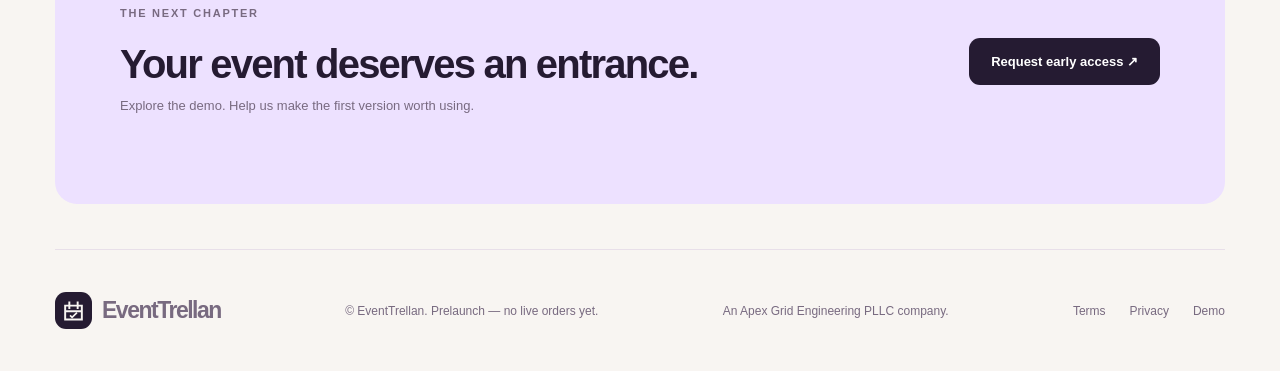
==== commit c36dd325: "Footer: standalone parent line, fleet form" ====
--- a/index.html
+++ b/index.html
@@ -4,4 +4,4 @@
 <section class="wrap demo-call"><div class="demo-snapshot"><div class="snapbar"><b>Event launch studio — live sample</b><span class="tag">LIVE SAMPLE</span></div><label class="sample-lab" for="sample-name">Event name</label><input class="control sample-in" id="sample-name" maxlength="60" value="The Open House"><label class="sample-lab" for="sample-date">Date</label><input class="control sample-in" id="sample-date" type="date" value="2027-06-12"><label class="sample-lab" for="sample-place">Place</label><input class="control sample-in" id="sample-place" maxlength="60" value="Downtown Arts Hall"><div class="sample-pv"><span class="sample-pv-k">YOUR PAGE, LIVE</span><strong id="sample-pv-name">The Open House</strong><span id="sample-pv-meta">June 12, 2027 · Downtown Arts Hall</span><p id="sample-pv-invite">You’re invited: The Open House — June 12, 2027 at Downtown Arts Hall. RSVP details come after the host confirms every detail.</p></div><p style="font-size:11px;color:var(--sub);margin:auto 0 0">Live sample with sample data — type and watch it change. Nothing is sent or stored.</p></div><div><span class="kicker">THE WORKSPACE</span><h2 class="section-title">See the workflow <i>before you sign up.</i></h2><p class="section-intro">Explore the sample workspace, change controls and inspect what an output could look like. No account required.</p><a href="demo.html" class="btn primary" style="margin-top:15px">Open interactive demo ↗</a></div></section>
 <section class="price-section" id="pricing"><div class="wrap"><span class="kicker">PRICING CONCEPTS / PRELAUNCH</span><h2 class="section-title">Simple plans. <i>Built to be useful.</i></h2><p class="section-intro">Proposed launch pricing for evaluation. Features, capacity limits and commercial terms require testing and approval before payments open.</p><div class="price-grid"><article class="price-card "><div class="row"><h3>Essentials</h3></div><div style="margin-top:28px" class="pricetag">$29<small> /event</small></div><p>For intimate events</p><ul><li>Publication of one approved event landing page</li><li>One invitation set</li><li>Basic reminder schedule</li></ul><button class="btn ghost" data-interest="Essentials">Request early access ↗</button></article><article class="price-card popular"><div class="row"><h3>Launch</h3><span class="tag">POPULAR</span></div><div style="margin-top:28px" class="pricetag">$79<small> /event</small></div><p>A more polished rollout</p><ul><li>Everything in Essentials</li><li>Social promotion copy pack</li><li>Multiple event page themes</li></ul><button class="btn light" data-interest="Launch">Request early access ↗</button></article><article class="price-card "><div class="row"><h3>Signature</h3></div><div style="margin-top:28px" class="pricetag">$149<small> /event</small></div><p>For events with more moving pieces</p><ul><li>Everything in Launch</li><li>Expanded audience messaging</li><li>Custom run-of-show template</li></ul><button class="btn ghost" data-interest="Signature">Request early access ↗</button></article></div><p class="disclosure">*Capacity, turnaround and processing rights are not guaranteed in this prototype. Prices are illustrative, not active offers. No payment collection is connected.</p></div></section>
 <section class="wrap faq-wrap" id="faq"><div><span class="kicker">THE DETAILS</span><h2 class="section-title">A few things <i>worth knowing.</i></h2></div><div class="faq"><details><summary>Can I sell tickets through the demo?</summary><p>No. The demo is a design and messaging sandbox. Production ticketing needs a payment/ticketing integration and reviewed policies.</p></details><details><summary>Will my invitations send automatically?</summary><p>Not in the prototype. Actual messages require an authorized sender, recipient consent and connected email/SMS systems.</p></details><details><summary>Is this an event planner?</summary><p>This is a launch-asset service, not physical event coordination, staffing, insurance or venue booking.</p></details><details><summary>Can an event page have my domain?</summary><p>The published product can support custom-domain routing after domain ownership and hosting are verified.</p></details></div></section><div class="wrap"><section class="section" id="founder" style="padding-top:0"><span class="kicker">FOUNDER</span><div style="display:flex;gap:22px;flex-wrap:wrap;align-items:center"><img src="assets/founder.webp" alt="Jeremy &quot;Chico&quot; Mills — Founder &amp; CEO" style="width:120px;border-radius:14px"><div><h3 style="margin:0 0 6px"><a href="https://apexgrideng.com/about">Jeremy "Chico" Mills</a> — Founder &amp; CEO</h3><p style="margin:0 0 6px"><strong>Serial entrepreneur · USAF veteran</strong></p><p style="margin:0 0 6px">Jeremy Mills is the founder and owner of 10+ companies, led by Apex Grid Engineering.</p><p style="margin:0">An Apex Grid Engineering PLLC company.</p><p style="margin:6px 0 0">Operations are coordinated on Muse, our AI operations system, directed by Jeremy Mills.</p></div></div></section>
-<section class="last-cta"><div><span class="kicker">THE NEXT CHAPTER</span><h2>Your event deserves an entrance.</h2><p>Explore the demo. Help us make the first version worth using.</p></div><button data-interest="Early access" class="btn primary">Request early access ↗</button></section></div></main><div class="wrap"></div><div class="wrap"><footer class="footer"><a class="logo" href="index.html"><span class="logo-symbol"><svg viewBox="0 0 36 36" fill="none" aria-hidden="true"><path d="M6 11h24v20H6z" fill="none" stroke="currentColor" stroke-width="2.8"/><path d="M12 5v11M24 5v11M6 19h24" stroke="currentColor" stroke-width="2.8"/><path d="m13 25 3 3 7-7" stroke="currentColor" stroke-width="2.4" fill="none"/></svg></span>EventTrellan</a><span>© EventTrellan · An Apex Grid Engineering PLLC company. Prelaunch — no live orders yet.</span><div class="footerlinks"><a href="terms.html">Terms</a><a href="privacy.html">Privacy</a><a href="demo.html">Demo</a></div></footer></div><div id="interest-modal" class="modal-cover" aria-hidden="true"><div class="modal" role="dialog" aria-modal="true" aria-labelledby="interest-title"><button id="interest-close" class="close" aria-label="Close">×</button><span class="kicker">PRELAUNCH / UI DEMONSTRATION</span><h2 id="interest-title">A thoughtful start.</h2><p>This form demonstrates the proposed signup experience. It does not send, store or enroll anyone. Muse must connect an approved secure endpoint before activating it.</p><form id="interest-form"><label for="interest-name">Name</label><input id="interest-name" type="text" placeholder="Name" maxlength="100" required><label for="interest-email">Work email</label><input id="interest-email" type="email" placeholder="hello@example.com" required><label for="plan-select">Interested plan</label><select id="plan-select"><option>Early access</option><option>Essentials</option><option>Launch</option><option>Signature</option></select><button class="btn primary" type="submit">Preview submission ↗</button><div id="form-result" class="alert" role="status" style="margin-top:14px">No data leaves this page.</div></form></div></div></body></html>+<section class="last-cta"><div><span class="kicker">THE NEXT CHAPTER</span><h2>Your event deserves an entrance.</h2><p>Explore the demo. Help us make the first version worth using.</p></div><button data-interest="Early access" class="btn primary">Request early access ↗</button></section></div></main><div class="wrap"></div><div class="wrap"><footer class="footer"><a class="logo" href="index.html"><span class="logo-symbol"><svg viewBox="0 0 36 36" fill="none" aria-hidden="true"><path d="M6 11h24v20H6z" fill="none" stroke="currentColor" stroke-width="2.8"/><path d="M12 5v11M24 5v11M6 19h24" stroke="currentColor" stroke-width="2.8"/><path d="m13 25 3 3 7-7" stroke="currentColor" stroke-width="2.4" fill="none"/></svg></span>EventTrellan</a><span>© EventTrellan. Prelaunch — no live orders yet.</span><span>An Apex Grid Engineering PLLC company.</span><div class="footerlinks"><a href="terms.html">Terms</a><a href="privacy.html">Privacy</a><a href="demo.html">Demo</a></div></footer></div><div id="interest-modal" class="modal-cover" aria-hidden="true"><div class="modal" role="dialog" aria-modal="true" aria-labelledby="interest-title"><button id="interest-close" class="close" aria-label="Close">×</button><span class="kicker">PRELAUNCH / UI DEMONSTRATION</span><h2 id="interest-title">A thoughtful start.</h2><p>This form demonstrates the proposed signup experience. It does not send, store or enroll anyone. Muse must connect an approved secure endpoint before activating it.</p><form id="interest-form"><label for="interest-name">Name</label><input id="interest-name" type="text" placeholder="Name" maxlength="100" required><label for="interest-email">Work email</label><input id="interest-email" type="email" placeholder="hello@example.com" required><label for="plan-select">Interested plan</label><select id="plan-select"><option>Early access</option><option>Essentials</option><option>Launch</option><option>Signature</option></select><button class="btn primary" type="submit">Preview submission ↗</button><div id="form-result" class="alert" role="status" style="margin-top:14px">No data leaves this page.</div></form></div></div></body></html>
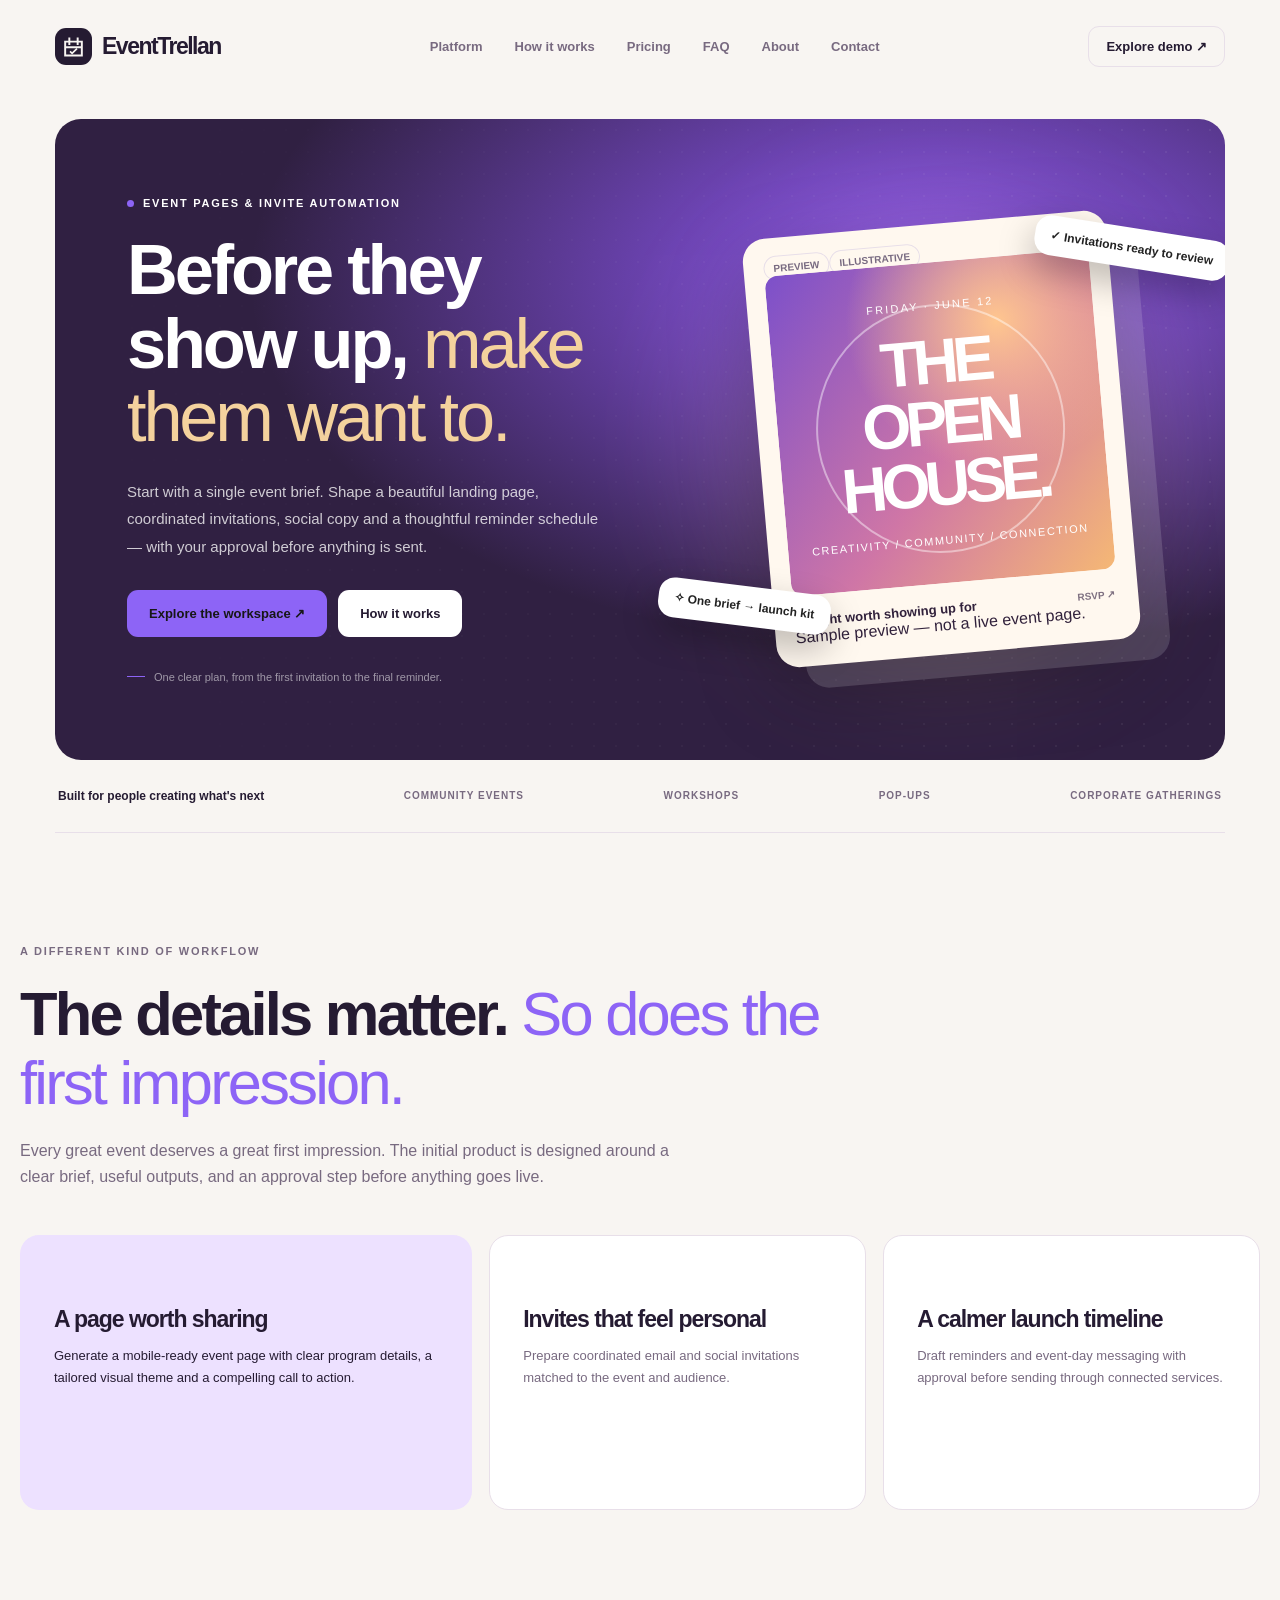
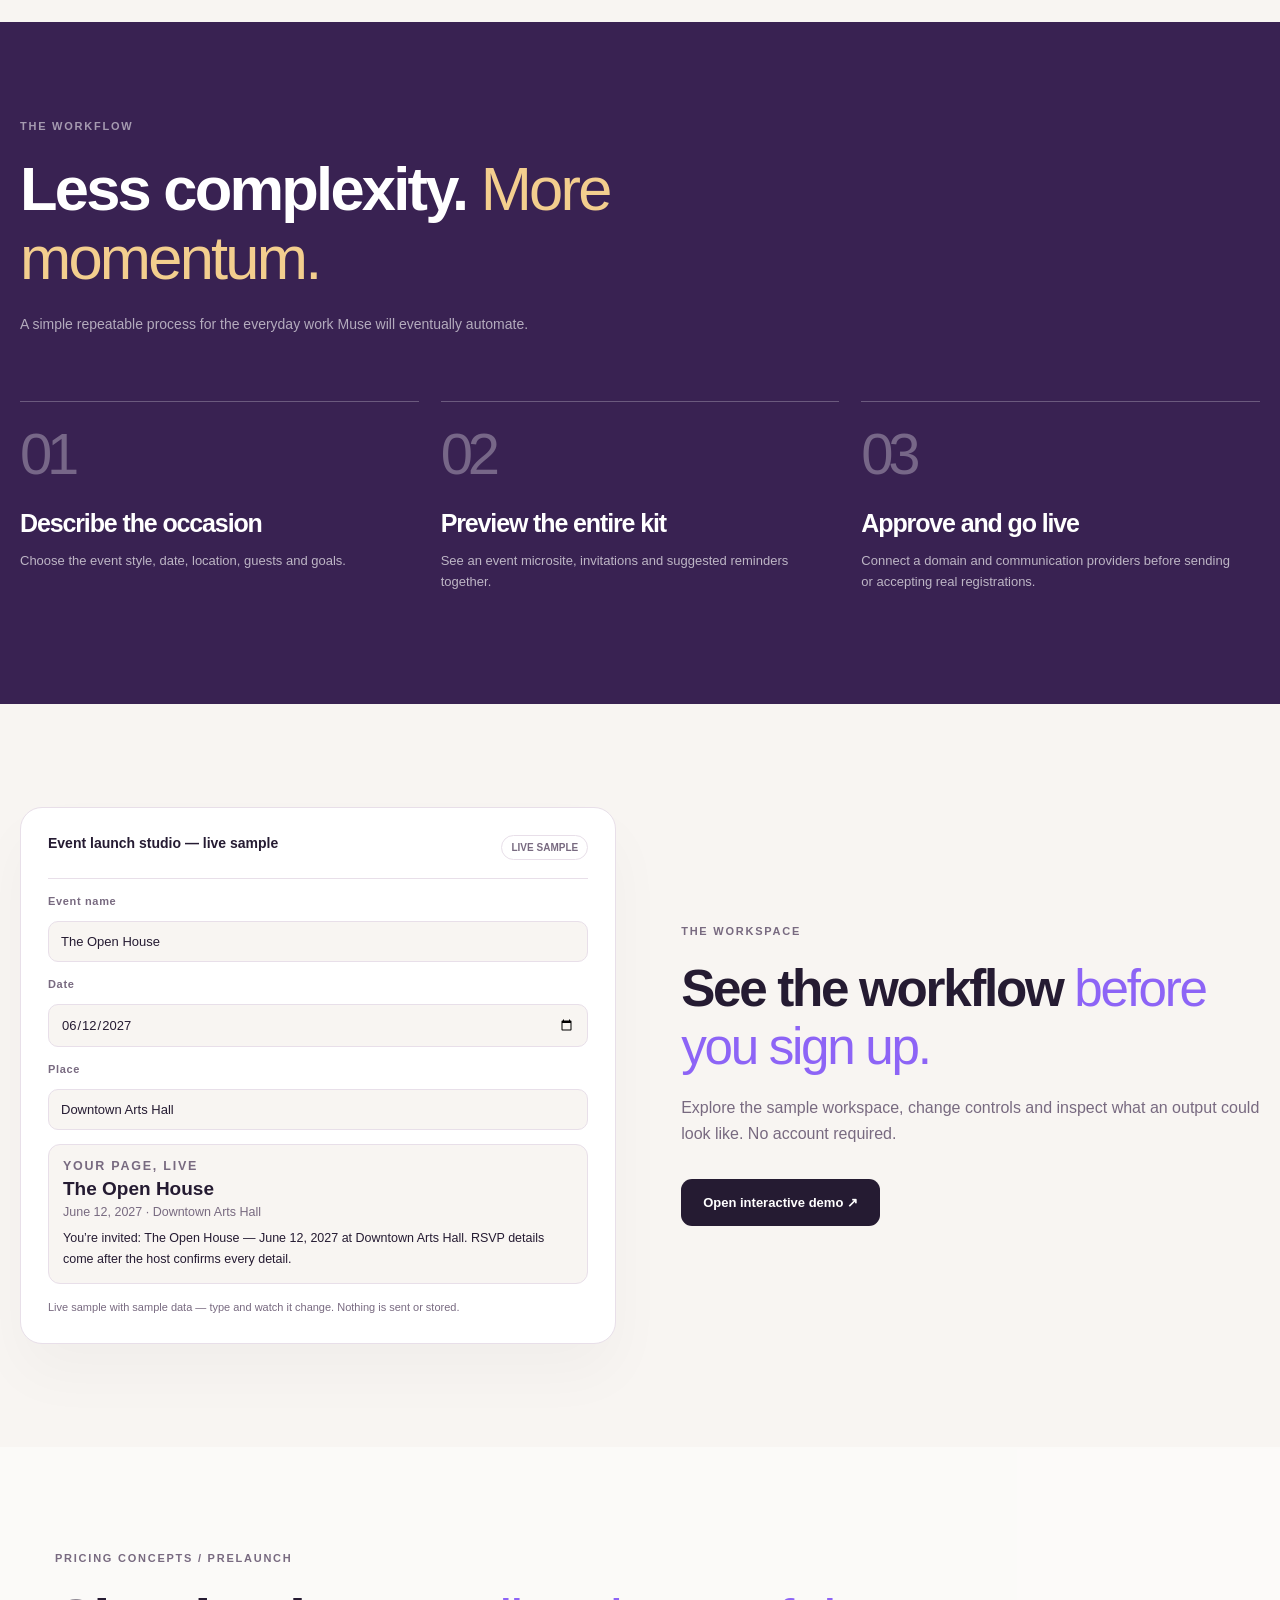
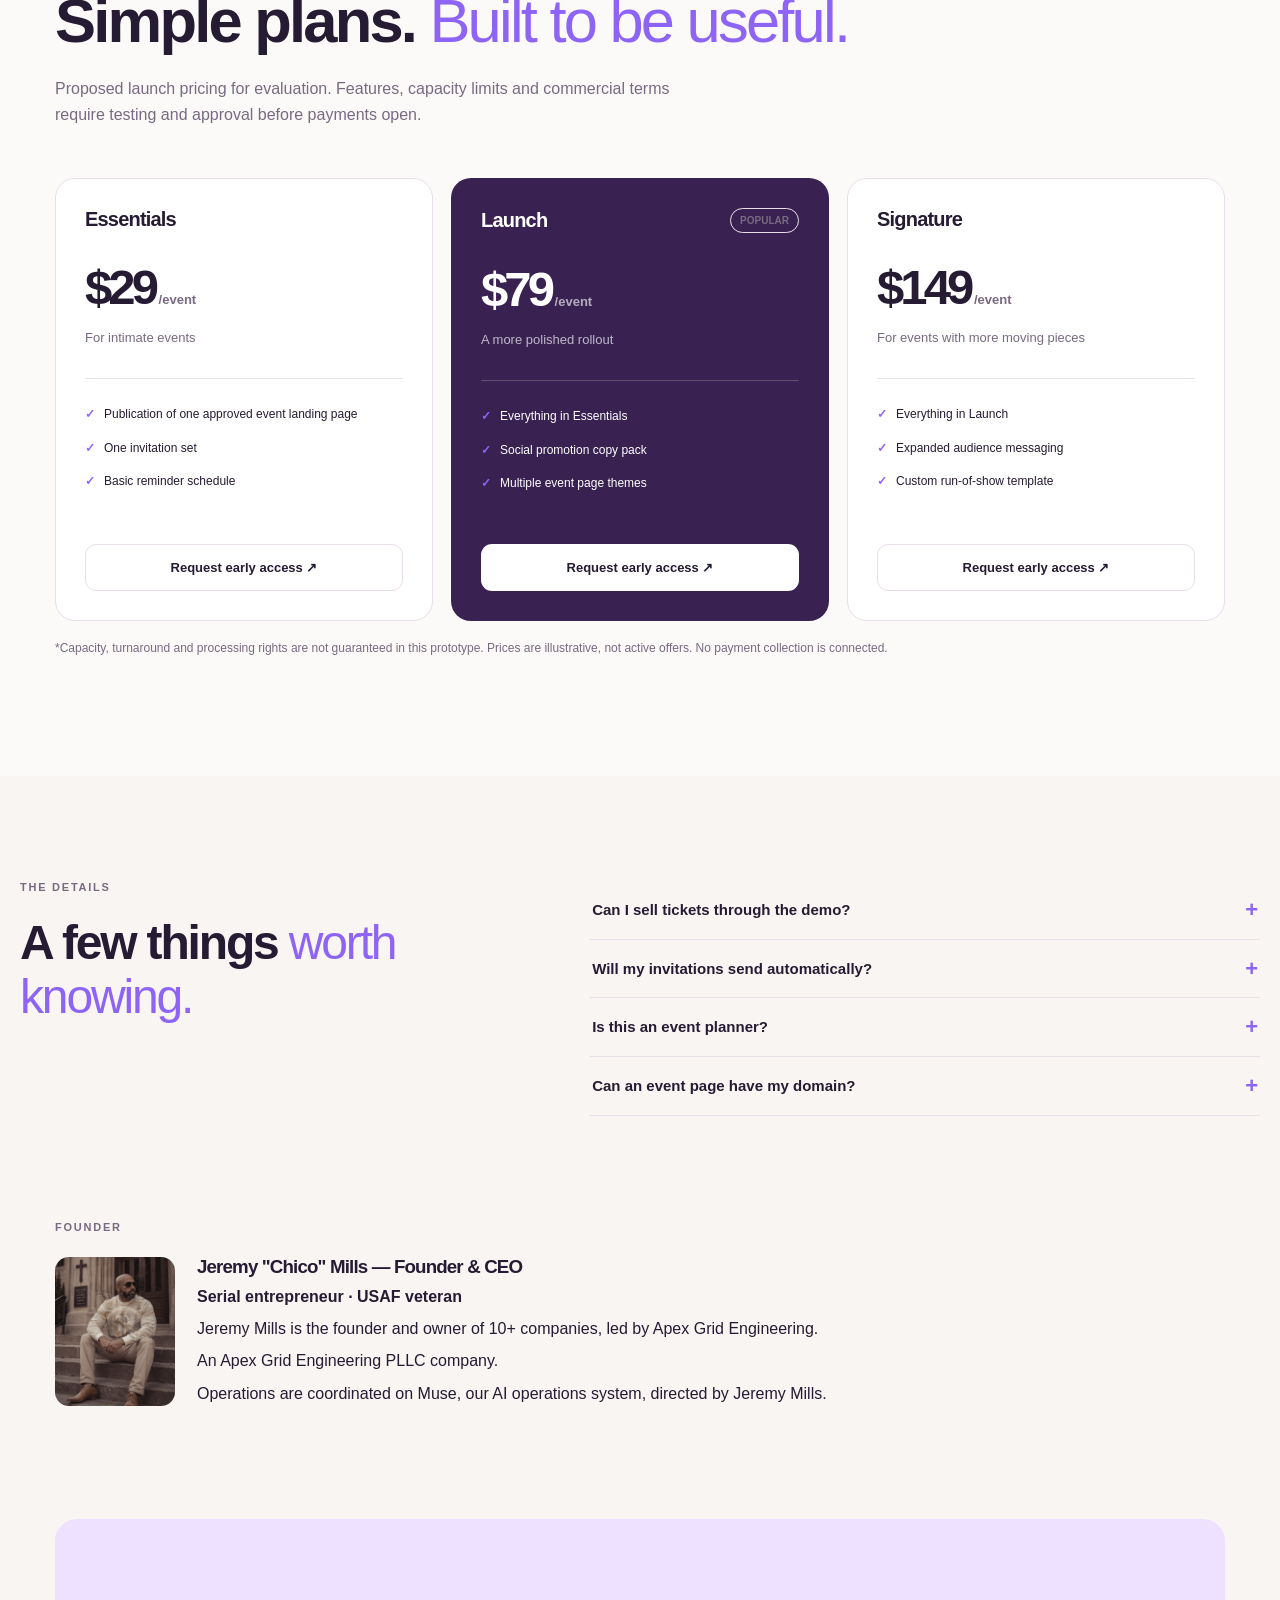
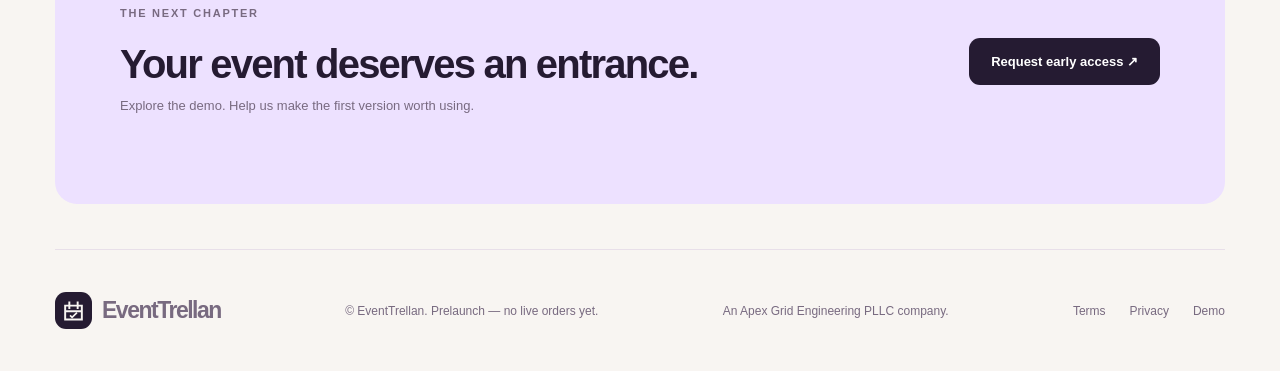
==== commit c22fb69f: "Hero panel: PREVIEW + ILLUSTRATIVE + not-live label set" ====
--- a/index.html
+++ b/index.html
@@ -1,4 +1,4 @@
-<!doctype html><html lang="en"><head><meta charset="utf-8"><meta name="viewport" content="width=device-width,initial-scale=1"><meta name="robots" content="noindex,nofollow"><meta name="theme-color" content="#1d2734"><meta name="description" content="Start with a single event brief. Shape a beautiful landing page, coordinated invitations, social copy and a thoughtful reminder schedule — with your approval before anything is sent."><meta property="og:type" content="website"><meta property="og:title" content="EventTrellan — Event launch kits"><meta property="og:description" content="Start with a single event brief. Shape a beautiful landing page, coordinated invitations, social copy and a thoughtful reminder schedule — with your approval before anything is sent."><title>EventTrellan — Homepage</title><link rel="icon" type="image/svg+xml" href="assets/favicon.svg"><link rel="stylesheet" href="assets/site.css"><script defer src="assets/site.js"></script><script type="application/ld+json">{"@context":"https://schema.org","@type":"Organization","name":"EventTrellan","url":"https://eventtrellan.com/","logo":"https://eventtrellan.com/assets/logo.svg","email":"info@eventtrellan.com","description":"Per-event launch kits: event microsites, invitations, reminder plans, and promo kits, built only from host-confirmed facts.","founder":{"@type":"Person","name":"Jeremy \"Chico\" Mills","jobTitle":"Founder & CEO","url":"https://apexgrideng.com/about"},"parentOrganization":{"@type":"Organization","name":"Apex Grid Engineering PLLC","url":"https://apexgrideng.com/"}}</script></head><body data-site="eventtrellan" class="event"><a class="skip" href="#main">Skip to content</a><div class="wrap"><nav class="nav"><a class="logo" href="index.html" aria-label="EventTrellan home"><span class="logo-symbol"><svg viewBox="0 0 36 36" fill="none" aria-hidden="true"><path d="M6 11h24v20H6z" fill="none" stroke="currentColor" stroke-width="2.8"/><path d="M12 5v11M24 5v11M6 19h24" stroke="currentColor" stroke-width="2.8"/><path d="m13 25 3 3 7-7" stroke="currentColor" stroke-width="2.4" fill="none"/></svg></span>EventTrellan</a><div class="navlinks"><a href="index.html#platform">Platform</a><a href="index.html#how">How it works</a><a href="index.html#pricing">Pricing</a><a href="index.html#faq">FAQ</a><a href="about.html">About</a><a href="contact.html">Contact</a></div><div class="nav-cta"><a href="demo.html" class="btn ghost btn-sm">Explore demo ↗</a><button class="mobilebtn" id="mobile-toggle" aria-label="Toggle navigation" aria-expanded="false">☰</button></div></nav><div class="mobile-menu" id="mobile-menu"><a href="index.html#platform">Platform</a><a href="index.html#how">How it works</a><a href="index.html#pricing">Pricing</a><a href="demo.html">Open demo</a></div></div><main id="main"><div class="wrap"><section class="hero"><div class="hero-frame"><div class="hero-copy"><div class="eyebrow">EVENT PAGES &amp; INVITE AUTOMATION</div><h1>Before they show up, <i>make them want to.</i></h1><p>Start with a single event brief. Shape a beautiful landing page, coordinated invitations, social copy and a thoughtful reminder schedule — with your approval before anything is sent.</p><div class="hero-acts"><a class="btn fancy" href="demo.html">Explore the workspace ↗</a><a class="btn light" href="#how">How it works</a></div><div class="hero-note"><span></span>One clear plan, from the first invitation to the final reminder.</div></div><div class="hero-scene"><div class="event-ticket" aria-label="Illustrative event microsite preview"><div class="event-poster"><div class="poster-top">FRIDAY · JUNE 12</div><strong>THE<br>OPEN<br>HOUSE.</strong><div class="poster-bottom">CREATIVITY / COMMUNITY / CONNECTION</div></div><div class="ticket-foot">A night worth showing up for <span>RSVP ↗</span></div></div><div class="floating float-a">✧ One brief → launch kit</div><div class="floating float-b">✓ Invitations ready to review</div></div></div></section><div class="proof"><strong>Built for people creating what's next</strong><span>COMMUNITY EVENTS</span><span>WORKSHOPS</span><span>POP-UPS</span><span>CORPORATE GATHERINGS</span></div></div>
+<!doctype html><html lang="en"><head><meta charset="utf-8"><meta name="viewport" content="width=device-width,initial-scale=1"><meta name="robots" content="noindex,nofollow"><meta name="theme-color" content="#1d2734"><meta name="description" content="Start with a single event brief. Shape a beautiful landing page, coordinated invitations, social copy and a thoughtful reminder schedule — with your approval before anything is sent."><meta property="og:type" content="website"><meta property="og:title" content="EventTrellan — Event launch kits"><meta property="og:description" content="Start with a single event brief. Shape a beautiful landing page, coordinated invitations, social copy and a thoughtful reminder schedule — with your approval before anything is sent."><title>EventTrellan — Homepage</title><link rel="icon" type="image/svg+xml" href="assets/favicon.svg"><link rel="stylesheet" href="assets/site.css"><script defer src="assets/site.js"></script><script type="application/ld+json">{"@context":"https://schema.org","@type":"Organization","name":"EventTrellan","url":"https://eventtrellan.com/","logo":"https://eventtrellan.com/assets/logo.svg","email":"info@eventtrellan.com","description":"Per-event launch kits: event microsites, invitations, reminder plans, and promo kits, built only from host-confirmed facts.","founder":{"@type":"Person","name":"Jeremy \"Chico\" Mills","jobTitle":"Founder & CEO","url":"https://apexgrideng.com/about"},"parentOrganization":{"@type":"Organization","name":"Apex Grid Engineering PLLC","url":"https://apexgrideng.com/"}}</script></head><body data-site="eventtrellan" class="event"><a class="skip" href="#main">Skip to content</a><div class="wrap"><nav class="nav"><a class="logo" href="index.html" aria-label="EventTrellan home"><span class="logo-symbol"><svg viewBox="0 0 36 36" fill="none" aria-hidden="true"><path d="M6 11h24v20H6z" fill="none" stroke="currentColor" stroke-width="2.8"/><path d="M12 5v11M24 5v11M6 19h24" stroke="currentColor" stroke-width="2.8"/><path d="m13 25 3 3 7-7" stroke="currentColor" stroke-width="2.4" fill="none"/></svg></span>EventTrellan</a><div class="navlinks"><a href="index.html#platform">Platform</a><a href="index.html#how">How it works</a><a href="index.html#pricing">Pricing</a><a href="index.html#faq">FAQ</a><a href="about.html">About</a><a href="contact.html">Contact</a></div><div class="nav-cta"><a href="demo.html" class="btn ghost btn-sm">Explore demo ↗</a><button class="mobilebtn" id="mobile-toggle" aria-label="Toggle navigation" aria-expanded="false">☰</button></div></nav><div class="mobile-menu" id="mobile-menu"><a href="index.html#platform">Platform</a><a href="index.html#how">How it works</a><a href="index.html#pricing">Pricing</a><a href="demo.html">Open demo</a></div></div><main id="main"><div class="wrap"><section class="hero"><div class="hero-frame"><div class="hero-copy"><div class="eyebrow">EVENT PAGES &amp; INVITE AUTOMATION</div><h1>Before they show up, <i>make them want to.</i></h1><p>Start with a single event brief. Shape a beautiful landing page, coordinated invitations, social copy and a thoughtful reminder schedule — with your approval before anything is sent.</p><div class="hero-acts"><a class="btn fancy" href="demo.html">Explore the workspace ↗</a><a class="btn light" href="#how">How it works</a></div><div class="hero-note"><span></span>One clear plan, from the first invitation to the final reminder.</div></div><div class="hero-scene"><div class="event-ticket" aria-label="Illustrative event microsite preview"><div class="ticket-tags"><span class="tag">PREVIEW</span><span class="tag">ILLUSTRATIVE</span></div><div class="event-poster"><div class="poster-top">FRIDAY · JUNE 12</div><strong>THE<br>OPEN<br>HOUSE.</strong><div class="poster-bottom">CREATIVITY / COMMUNITY / CONNECTION</div></div><div class="ticket-foot">A night worth showing up for <span>RSVP ↗</span></div><div class="ticket-note">Sample preview — not a live event page.</div></div><div class="floating float-a">✧ One brief → launch kit</div><div class="floating float-b">✓ Invitations ready to review</div></div></div></section><div class="proof"><strong>Built for people creating what's next</strong><span>COMMUNITY EVENTS</span><span>WORKSHOPS</span><span>POP-UPS</span><span>CORPORATE GATHERINGS</span></div></div>
 <section class="section wrap" id="platform"><span class="kicker">A DIFFERENT KIND OF WORKFLOW</span><h2 class="section-title">The details matter. <i>So does the first impression.</i></h2><p class="section-intro">Every great event deserves a great first impression. The initial product is designed around a clear brief, useful outputs, and an approval step before anything goes live.</p><div class="feature-grid"><article class="feat"><h3>A page worth sharing</h3><p>Generate a mobile-ready event page with clear program details, a tailored visual theme and a compelling call to action.</p></article><article class="feat"><h3>Invites that feel personal</h3><p>Prepare coordinated email and social invitations matched to the event and audience.</p></article><article class="feat"><h3>A calmer launch timeline</h3><p>Draft reminders and event-day messaging with approval before sending through connected services.</p></article></div></section>
 <section class="band" id="how"><div class="wrap bandinner"><span class="kicker">THE WORKFLOW</span><h2 class="section-title">Less complexity. <i>More momentum.</i></h2><p style="color:#ffffff9e;max-width:570px;font-size:14px">A simple repeatable process for the everyday work Muse will eventually automate.</p><div class="steps"><article class="step"><span class="number">01</span><h3>Describe the occasion</h3><p>Choose the event style, date, location, guests and goals.</p></article><article class="step"><span class="number">02</span><h3>Preview the entire kit</h3><p>See an event microsite, invitations and suggested reminders together.</p></article><article class="step"><span class="number">03</span><h3>Approve and go live</h3><p>Connect a domain and communication providers before sending or accepting real registrations.</p></article></div></div></section>
 <section class="wrap demo-call"><div class="demo-snapshot"><div class="snapbar"><b>Event launch studio — live sample</b><span class="tag">LIVE SAMPLE</span></div><label class="sample-lab" for="sample-name">Event name</label><input class="control sample-in" id="sample-name" maxlength="60" value="The Open House"><label class="sample-lab" for="sample-date">Date</label><input class="control sample-in" id="sample-date" type="date" value="2027-06-12"><label class="sample-lab" for="sample-place">Place</label><input class="control sample-in" id="sample-place" maxlength="60" value="Downtown Arts Hall"><div class="sample-pv"><span class="sample-pv-k">YOUR PAGE, LIVE</span><strong id="sample-pv-name">The Open House</strong><span id="sample-pv-meta">June 12, 2027 · Downtown Arts Hall</span><p id="sample-pv-invite">You’re invited: The Open House — June 12, 2027 at Downtown Arts Hall. RSVP details come after the host confirms every detail.</p></div><p style="font-size:11px;color:var(--sub);margin:auto 0 0">Live sample with sample data — type and watch it change. Nothing is sent or stored.</p></div><div><span class="kicker">THE WORKSPACE</span><h2 class="section-title">See the workflow <i>before you sign up.</i></h2><p class="section-intro">Explore the sample workspace, change controls and inspect what an output could look like. No account required.</p><a href="demo.html" class="btn primary" style="margin-top:15px">Open interactive demo ↗</a></div></section>
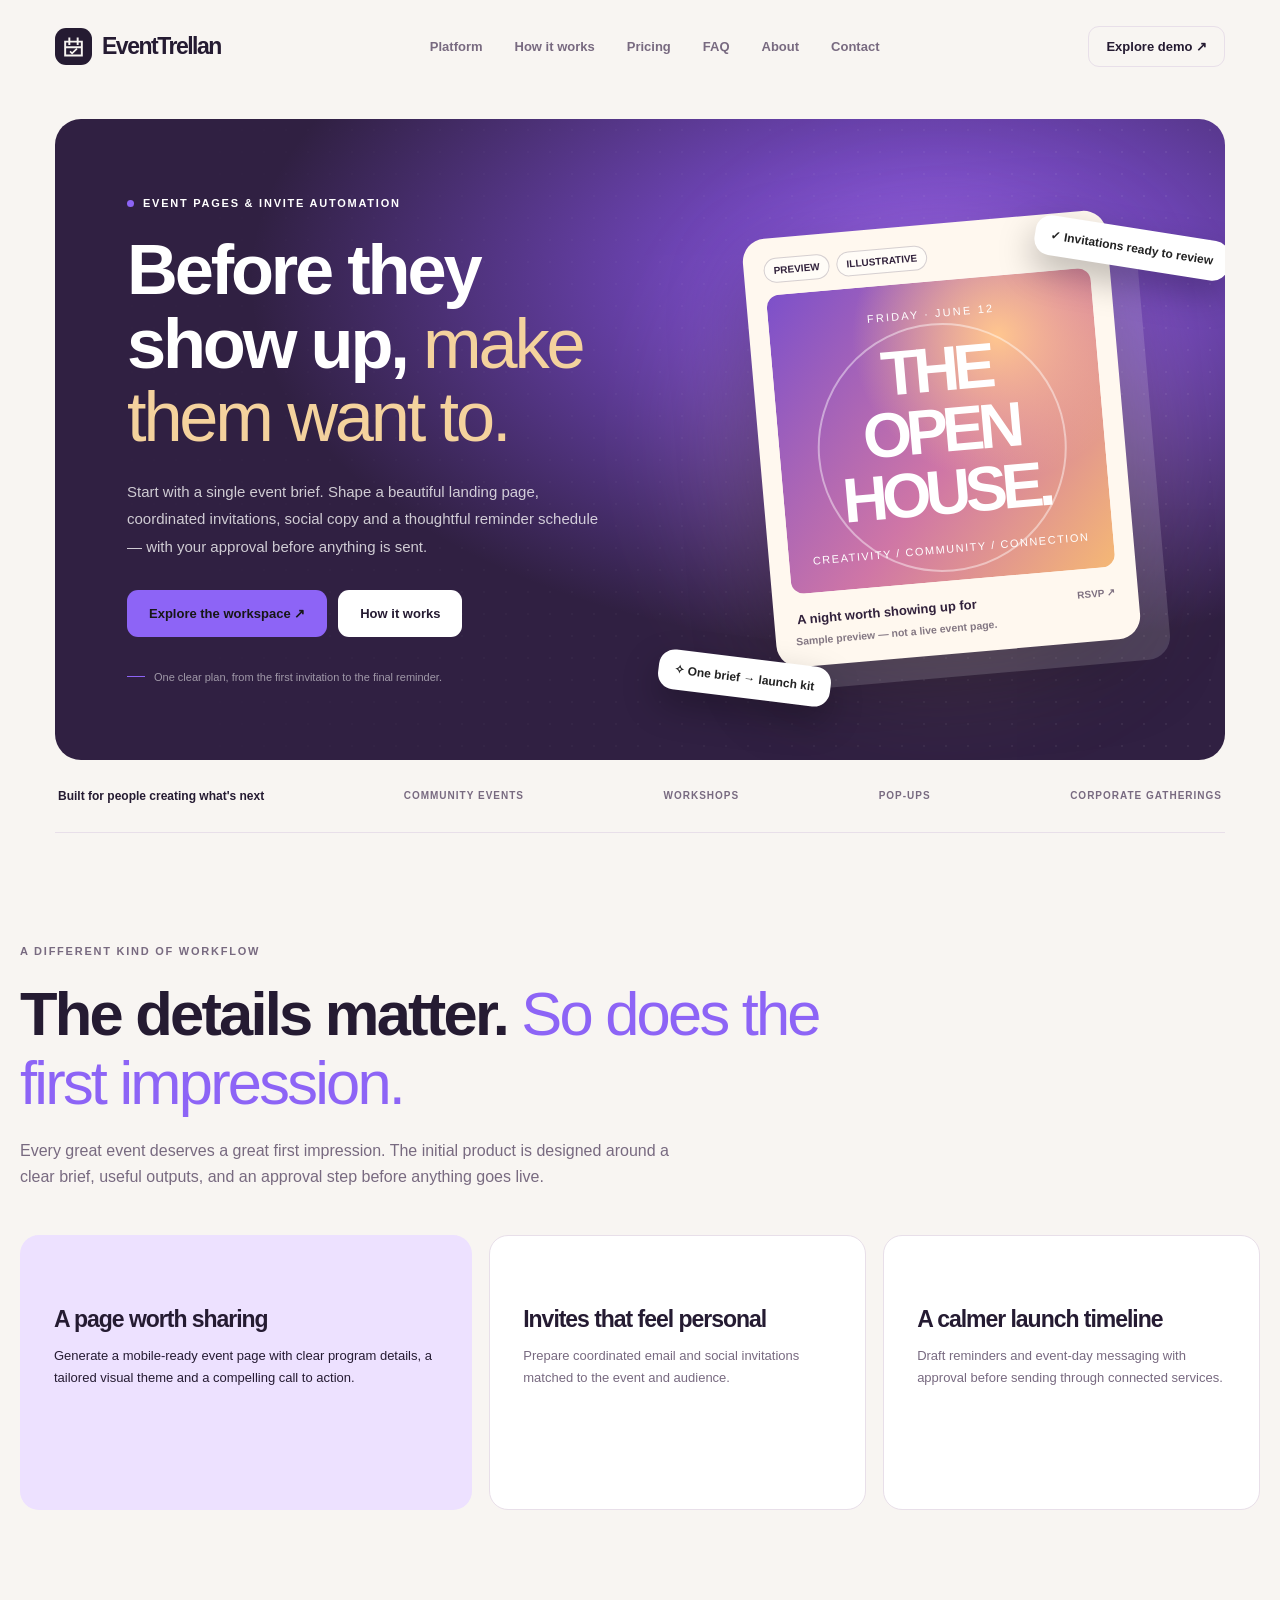
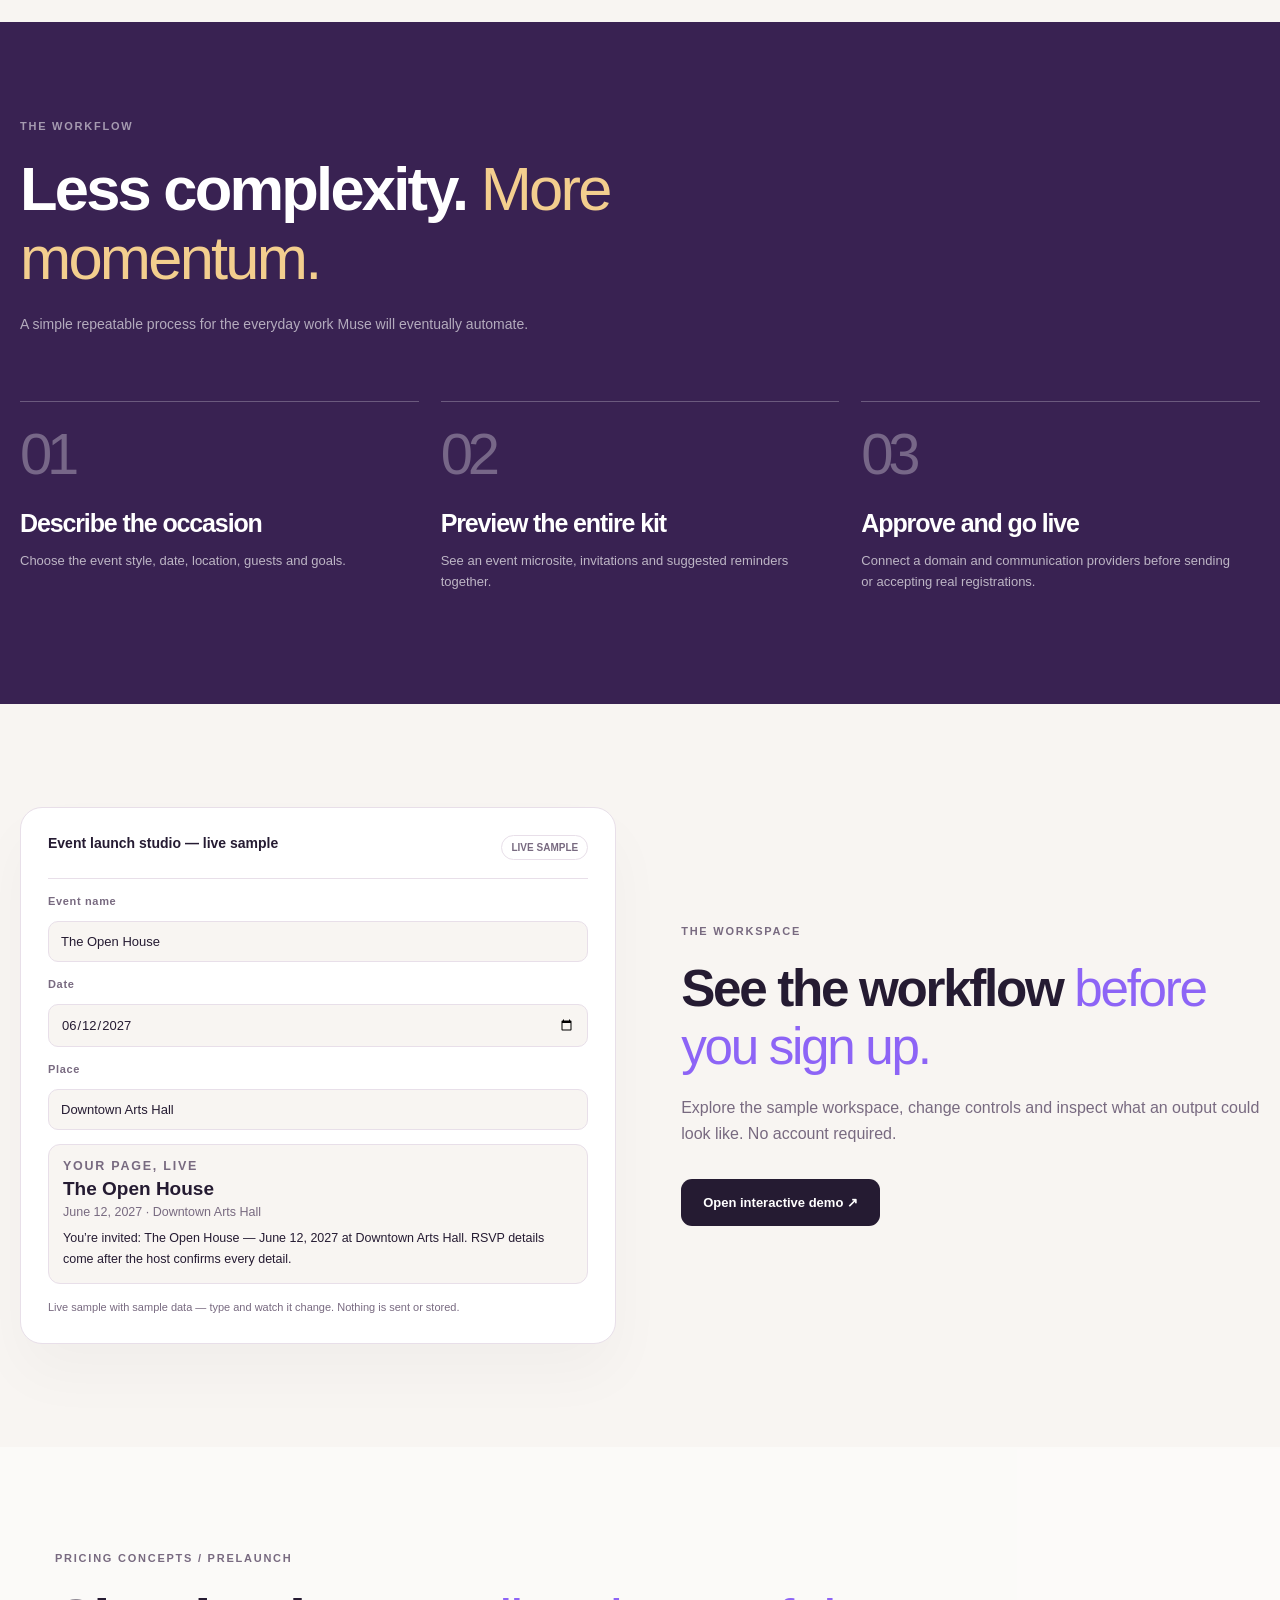
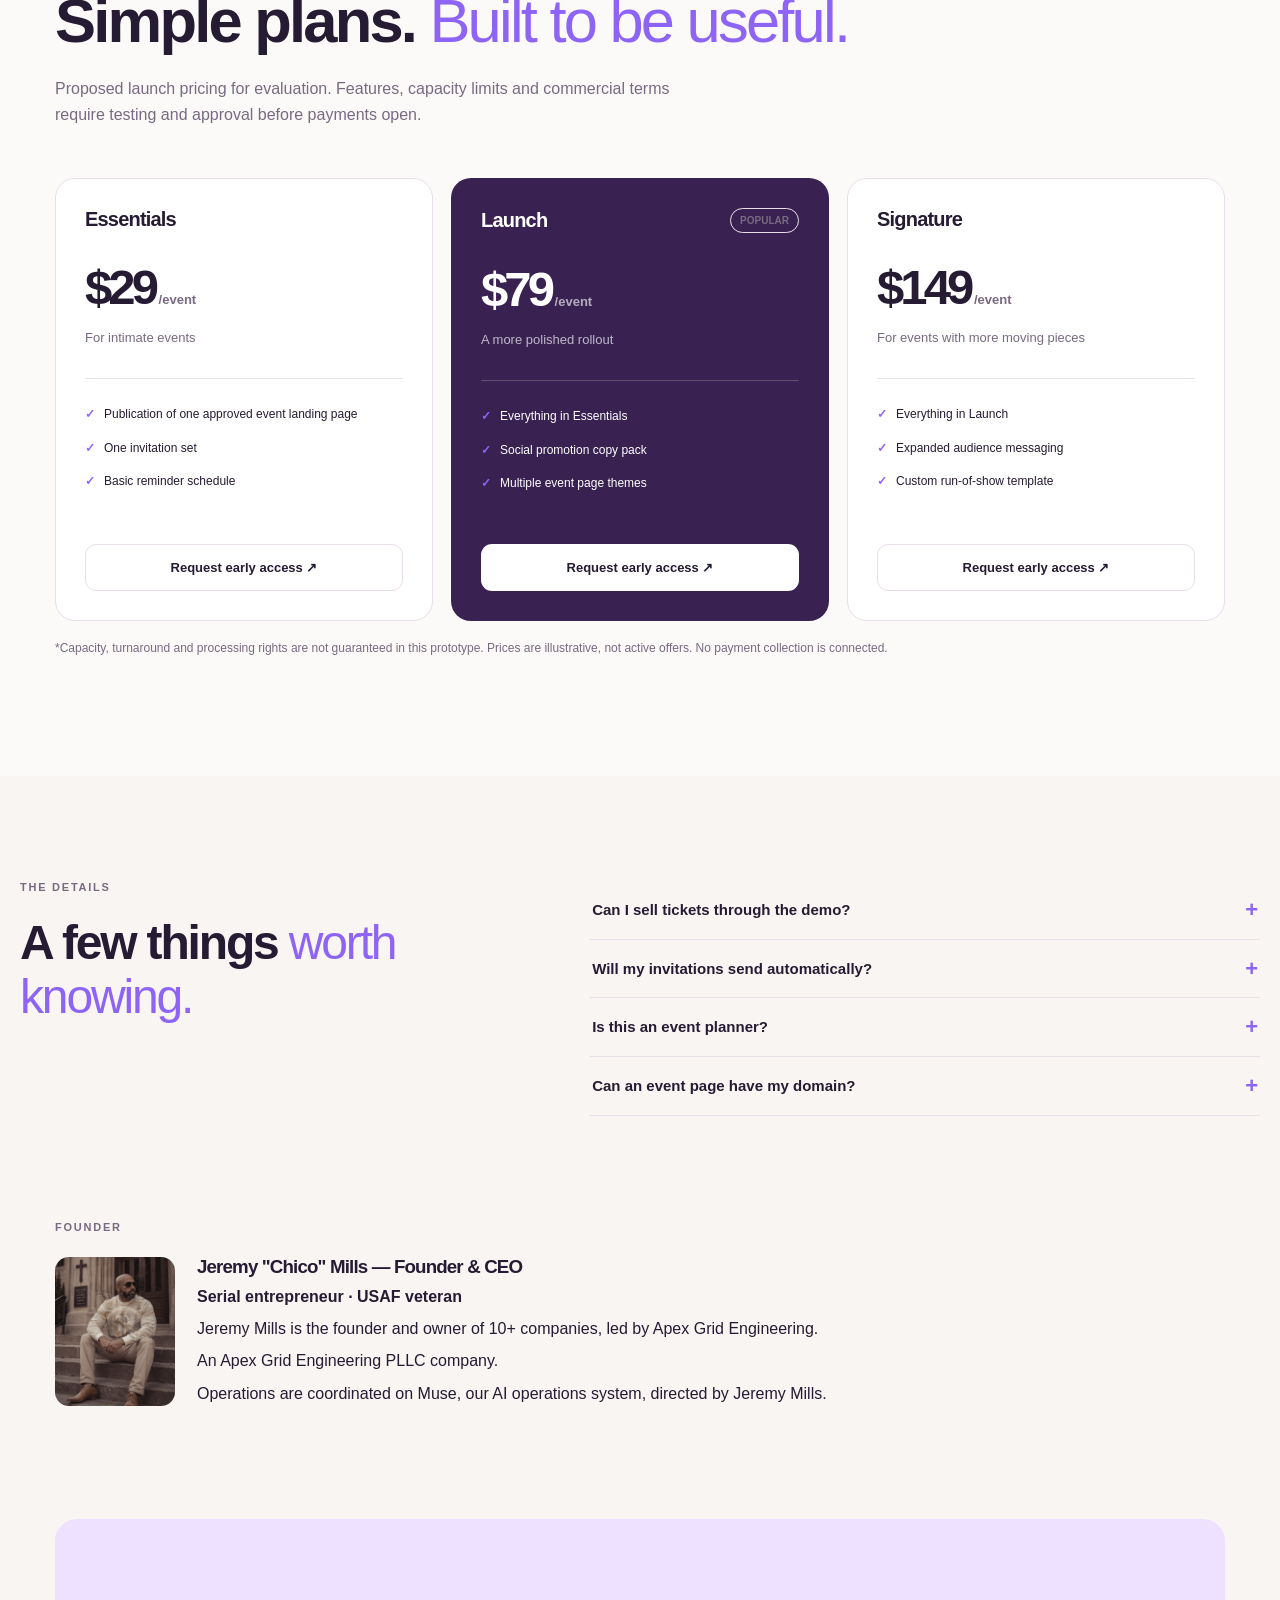
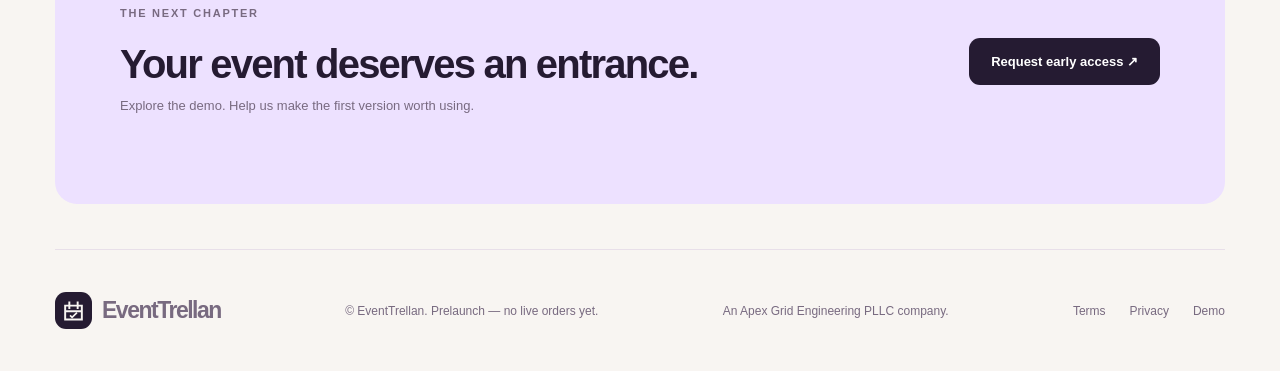
==== commit 5a1c22e3: "SEO/AEO setup: canonical + OG on all pages, FAQ schema, stronger homepage title" ====
--- a/index.html
+++ b/index.html
@@ -1,4 +1,4 @@
-<!doctype html><html lang="en"><head><meta charset="utf-8"><meta name="viewport" content="width=device-width,initial-scale=1"><meta name="robots" content="noindex,nofollow"><meta name="theme-color" content="#1d2734"><meta name="description" content="Start with a single event brief. Shape a beautiful landing page, coordinated invitations, social copy and a thoughtful reminder schedule — with your approval before anything is sent."><meta property="og:type" content="website"><meta property="og:title" content="EventTrellan — Event launch kits"><meta property="og:description" content="Start with a single event brief. Shape a beautiful landing page, coordinated invitations, social copy and a thoughtful reminder schedule — with your approval before anything is sent."><title>EventTrellan — Homepage</title><link rel="icon" type="image/svg+xml" href="assets/favicon.svg"><link rel="stylesheet" href="assets/site.css"><script defer src="assets/site.js"></script><script type="application/ld+json">{"@context":"https://schema.org","@type":"Organization","name":"EventTrellan","url":"https://eventtrellan.com/","logo":"https://eventtrellan.com/assets/logo.svg","email":"info@eventtrellan.com","description":"Per-event launch kits: event microsites, invitations, reminder plans, and promo kits, built only from host-confirmed facts.","founder":{"@type":"Person","name":"Jeremy \"Chico\" Mills","jobTitle":"Founder & CEO","url":"https://apexgrideng.com/about"},"parentOrganization":{"@type":"Organization","name":"Apex Grid Engineering PLLC","url":"https://apexgrideng.com/"}}</script></head><body data-site="eventtrellan" class="event"><a class="skip" href="#main">Skip to content</a><div class="wrap"><nav class="nav"><a class="logo" href="index.html" aria-label="EventTrellan home"><span class="logo-symbol"><svg viewBox="0 0 36 36" fill="none" aria-hidden="true"><path d="M6 11h24v20H6z" fill="none" stroke="currentColor" stroke-width="2.8"/><path d="M12 5v11M24 5v11M6 19h24" stroke="currentColor" stroke-width="2.8"/><path d="m13 25 3 3 7-7" stroke="currentColor" stroke-width="2.4" fill="none"/></svg></span>EventTrellan</a><div class="navlinks"><a href="index.html#platform">Platform</a><a href="index.html#how">How it works</a><a href="index.html#pricing">Pricing</a><a href="index.html#faq">FAQ</a><a href="about.html">About</a><a href="contact.html">Contact</a></div><div class="nav-cta"><a href="demo.html" class="btn ghost btn-sm">Explore demo ↗</a><button class="mobilebtn" id="mobile-toggle" aria-label="Toggle navigation" aria-expanded="false">☰</button></div></nav><div class="mobile-menu" id="mobile-menu"><a href="index.html#platform">Platform</a><a href="index.html#how">How it works</a><a href="index.html#pricing">Pricing</a><a href="demo.html">Open demo</a></div></div><main id="main"><div class="wrap"><section class="hero"><div class="hero-frame"><div class="hero-copy"><div class="eyebrow">EVENT PAGES &amp; INVITE AUTOMATION</div><h1>Before they show up, <i>make them want to.</i></h1><p>Start with a single event brief. Shape a beautiful landing page, coordinated invitations, social copy and a thoughtful reminder schedule — with your approval before anything is sent.</p><div class="hero-acts"><a class="btn fancy" href="demo.html">Explore the workspace ↗</a><a class="btn light" href="#how">How it works</a></div><div class="hero-note"><span></span>One clear plan, from the first invitation to the final reminder.</div></div><div class="hero-scene"><div class="event-ticket" aria-label="Illustrative event microsite preview"><div class="ticket-tags"><span class="tag">PREVIEW</span><span class="tag">ILLUSTRATIVE</span></div><div class="event-poster"><div class="poster-top">FRIDAY · JUNE 12</div><strong>THE<br>OPEN<br>HOUSE.</strong><div class="poster-bottom">CREATIVITY / COMMUNITY / CONNECTION</div></div><div class="ticket-foot">A night worth showing up for <span>RSVP ↗</span></div><div class="ticket-note">Sample preview — not a live event page.</div></div><div class="floating float-a">✧ One brief → launch kit</div><div class="floating float-b">✓ Invitations ready to review</div></div></div></section><div class="proof"><strong>Built for people creating what's next</strong><span>COMMUNITY EVENTS</span><span>WORKSHOPS</span><span>POP-UPS</span><span>CORPORATE GATHERINGS</span></div></div>
+<!doctype html><html lang="en"><head><meta charset="utf-8"><meta name="viewport" content="width=device-width,initial-scale=1"><meta name="robots" content="noindex,nofollow"><meta name="theme-color" content="#1d2734"><meta name="description" content="Start with a single event brief. Shape a beautiful landing page, coordinated invitations, social copy and a thoughtful reminder schedule — with your approval before anything is sent."><title>EventTrellan — Event Pages, Invitations & Reminder Plans, Per Event</title><link rel="icon" type="image/svg+xml" href="assets/favicon.svg"><link rel="stylesheet" href="assets/site.css"><script defer src="assets/site.js"></script><script type="application/ld+json">{"@context":"https://schema.org","@type":"Organization","name":"EventTrellan","url":"https://eventtrellan.com/","logo":"https://eventtrellan.com/assets/logo.svg","email":"info@eventtrellan.com","description":"Per-event launch kits: event microsites, invitations, reminder plans, and promo kits, built only from host-confirmed facts.","founder":{"@type":"Person","name":"Jeremy \"Chico\" Mills","jobTitle":"Founder & CEO","url":"https://apexgrideng.com/about"},"parentOrganization":{"@type":"Organization","name":"Apex Grid Engineering PLLC","url":"https://apexgrideng.com/"}}</script><link rel="canonical" href="https://eventtrellan.com/"><meta property="og:type" content="website"><meta property="og:site_name" content="EventTrellan"><meta property="og:title" content="EventTrellan — Event Pages, Invitations & Reminder Plans, Per Event"><meta property="og:description" content="Start with a single event brief. Shape a beautiful landing page, coordinated invitations, social copy and a thoughtful reminder schedule — with your approval before anything is sent."><meta property="og:url" content="https://eventtrellan.com/"><meta property="og:image" content="https://eventtrellan.com/assets/logo.svg"><meta name="twitter:card" content="summary"><meta name="twitter:title" content="EventTrellan — Event Pages, Invitations & Reminder Plans, Per Event"><meta name="twitter:description" content="Start with a single event brief. Shape a beautiful landing page, coordinated invitations, social copy and a thoughtful reminder schedule — with your approval before anything is sent."><script type="application/ld+json">{"@context": "https://schema.org", "@type": "FAQPage", "mainEntity": [{"@type": "Question", "name": "Can I sell tickets through the demo?", "acceptedAnswer": {"@type": "Answer", "text": "No. The demo is a design and messaging sandbox. Production ticketing needs a payment/ticketing integration and reviewed policies."}}, {"@type": "Question", "name": "Will my invitations send automatically?", "acceptedAnswer": {"@type": "Answer", "text": "Not in the prototype. Actual messages require an authorized sender, recipient consent and connected email/SMS systems."}}, {"@type": "Question", "name": "Is this an event planner?", "acceptedAnswer": {"@type": "Answer", "text": "This is a launch-asset service, not physical event coordination, staffing, insurance or venue booking."}}, {"@type": "Question", "name": "Can an event page have my domain?", "acceptedAnswer": {"@type": "Answer", "text": "The published product can support custom-domain routing after domain ownership and hosting are verified."}}]}</script></head><body data-site="eventtrellan" class="event"><a class="skip" href="#main">Skip to content</a><div class="wrap"><nav class="nav"><a class="logo" href="index.html" aria-label="EventTrellan home"><span class="logo-symbol"><svg viewBox="0 0 36 36" fill="none" aria-hidden="true"><path d="M6 11h24v20H6z" fill="none" stroke="currentColor" stroke-width="2.8"/><path d="M12 5v11M24 5v11M6 19h24" stroke="currentColor" stroke-width="2.8"/><path d="m13 25 3 3 7-7" stroke="currentColor" stroke-width="2.4" fill="none"/></svg></span>EventTrellan</a><div class="navlinks"><a href="index.html#platform">Platform</a><a href="index.html#how">How it works</a><a href="index.html#pricing">Pricing</a><a href="index.html#faq">FAQ</a><a href="about.html">About</a><a href="contact.html">Contact</a></div><div class="nav-cta"><a href="demo.html" class="btn ghost btn-sm">Explore demo ↗</a><button class="mobilebtn" id="mobile-toggle" aria-label="Toggle navigation" aria-expanded="false">☰</button></div></nav><div class="mobile-menu" id="mobile-menu"><a href="index.html#platform">Platform</a><a href="index.html#how">How it works</a><a href="index.html#pricing">Pricing</a><a href="demo.html">Open demo</a></div></div><main id="main"><div class="wrap"><section class="hero"><div class="hero-frame"><div class="hero-copy"><div class="eyebrow">EVENT PAGES &amp; INVITE AUTOMATION</div><h1>Before they show up, <i>make them want to.</i></h1><p>Start with a single event brief. Shape a beautiful landing page, coordinated invitations, social copy and a thoughtful reminder schedule — with your approval before anything is sent.</p><div class="hero-acts"><a class="btn fancy" href="demo.html">Explore the workspace ↗</a><a class="btn light" href="#how">How it works</a></div><div class="hero-note"><span></span>One clear plan, from the first invitation to the final reminder.</div></div><div class="hero-scene"><div class="event-ticket" aria-label="Illustrative event microsite preview"><div class="ticket-tags"><span class="tag">PREVIEW</span><span class="tag">ILLUSTRATIVE</span></div><div class="event-poster"><div class="poster-top">FRIDAY · JUNE 12</div><strong>THE<br>OPEN<br>HOUSE.</strong><div class="poster-bottom">CREATIVITY / COMMUNITY / CONNECTION</div></div><div class="ticket-foot">A night worth showing up for <span>RSVP ↗</span></div><div class="ticket-note">Sample preview — not a live event page.</div></div><div class="floating float-a">✧ One brief → launch kit</div><div class="floating float-b">✓ Invitations ready to review</div></div></div></section><div class="proof"><strong>Built for people creating what's next</strong><span>COMMUNITY EVENTS</span><span>WORKSHOPS</span><span>POP-UPS</span><span>CORPORATE GATHERINGS</span></div></div>
 <section class="section wrap" id="platform"><span class="kicker">A DIFFERENT KIND OF WORKFLOW</span><h2 class="section-title">The details matter. <i>So does the first impression.</i></h2><p class="section-intro">Every great event deserves a great first impression. The initial product is designed around a clear brief, useful outputs, and an approval step before anything goes live.</p><div class="feature-grid"><article class="feat"><h3>A page worth sharing</h3><p>Generate a mobile-ready event page with clear program details, a tailored visual theme and a compelling call to action.</p></article><article class="feat"><h3>Invites that feel personal</h3><p>Prepare coordinated email and social invitations matched to the event and audience.</p></article><article class="feat"><h3>A calmer launch timeline</h3><p>Draft reminders and event-day messaging with approval before sending through connected services.</p></article></div></section>
 <section class="band" id="how"><div class="wrap bandinner"><span class="kicker">THE WORKFLOW</span><h2 class="section-title">Less complexity. <i>More momentum.</i></h2><p style="color:#ffffff9e;max-width:570px;font-size:14px">A simple repeatable process for the everyday work Muse will eventually automate.</p><div class="steps"><article class="step"><span class="number">01</span><h3>Describe the occasion</h3><p>Choose the event style, date, location, guests and goals.</p></article><article class="step"><span class="number">02</span><h3>Preview the entire kit</h3><p>See an event microsite, invitations and suggested reminders together.</p></article><article class="step"><span class="number">03</span><h3>Approve and go live</h3><p>Connect a domain and communication providers before sending or accepting real registrations.</p></article></div></div></section>
 <section class="wrap demo-call"><div class="demo-snapshot"><div class="snapbar"><b>Event launch studio — live sample</b><span class="tag">LIVE SAMPLE</span></div><label class="sample-lab" for="sample-name">Event name</label><input class="control sample-in" id="sample-name" maxlength="60" value="The Open House"><label class="sample-lab" for="sample-date">Date</label><input class="control sample-in" id="sample-date" type="date" value="2027-06-12"><label class="sample-lab" for="sample-place">Place</label><input class="control sample-in" id="sample-place" maxlength="60" value="Downtown Arts Hall"><div class="sample-pv"><span class="sample-pv-k">YOUR PAGE, LIVE</span><strong id="sample-pv-name">The Open House</strong><span id="sample-pv-meta">June 12, 2027 · Downtown Arts Hall</span><p id="sample-pv-invite">You’re invited: The Open House — June 12, 2027 at Downtown Arts Hall. RSVP details come after the host confirms every detail.</p></div><p style="font-size:11px;color:var(--sub);margin:auto 0 0">Live sample with sample data — type and watch it change. Nothing is sent or stored.</p></div><div><span class="kicker">THE WORKSPACE</span><h2 class="section-title">See the workflow <i>before you sign up.</i></h2><p class="section-intro">Explore the sample workspace, change controls and inspect what an output could look like. No account required.</p><a href="demo.html" class="btn primary" style="margin-top:15px">Open interactive demo ↗</a></div></section>
--- a/assets/site.css
+++ b/assets/site.css
@@ -4,7 +4,7 @@
 /* HERO VISUAL: Creator */
 .clip-device{width:305px;height:420px;background:#0e0c11;border:8px solid #faf0e7;border-radius:32px;box-shadow:26px 26px 0 #ffffff13,0 25px 65px #0008;transform:rotate(8deg);position:relative;padding:18px;overflow:hidden}.clip-visual{height:290px;border-radius:20px;background:linear-gradient(150deg,#8c3b46,#e88457 52%,#2d3042);position:relative;overflow:hidden}.clip-visual:before{content:'';width:160px;height:160px;position:absolute;left:55px;top:65px;background:#251c27;border-radius:50% 50% 37% 37%;box-shadow:0 0 0 13px #ffffff14}.clip-visual:after{content:'';position:absolute;width:210px;height:140px;left:28px;top:175px;background:#443a46;border-radius:49% 49% 0 0}.clip-sub{position:absolute;z-index:1;bottom:28px;left:15px;right:15px;color:#fff;text-align:center;font-size:21px;font-weight:800;line-height:1.17;text-shadow:0 2px 8px #000}.clip-sub em{color:#ffdc84;font-style:normal}.clip-head{font-size:11px;display:flex;justify-content:space-between;color:white;opacity:.8;margin-bottom:10px}.waveform{display:flex;align-items:center;justify-content:center;height:45px;gap:3px}.waveform i{display:block;width:4px;border-radius:8px;background:#ff8b7b;height:var(--h)}.floating{position:absolute;z-index:2;background:white;color:#222;border-radius:16px;box-shadow:0 15px 35px #0004;padding:13px 16px;font-size:12px;font-weight:800}.creator .float-a{top:110px;left:0;transform:rotate(-7deg)}.creator .float-b{right:0;bottom:104px;transform:rotate(-5deg)}
 /* HERO VISUAL: Event */
-.event-ticket{width:365px;max-width:95%;height:430px;background:#fff8ef;border-radius:23px;padding:20px;color:#31213b;position:relative;box-shadow:28px 23px 0 #ffffff24,0 25px 80px #0004;transform:rotate(-5deg);display:flex;flex-direction:column}.event-poster{flex:1;border-radius:13px;background:radial-gradient(circle at 70% 20%,#ffc68f,transparent 44%),linear-gradient(130deg,#7c50ca,#cf76a6 55%,#f5b875);display:flex;flex-direction:column;align-items:center;justify-content:center;padding:23px;color:white;text-align:center;position:relative;overflow:hidden}.event-poster:before{content:'';position:absolute;width:245px;height:245px;border:2px solid #ffffff70;border-radius:50%;top:42px}.event-poster .poster-top{font-size:11px;letter-spacing:.2em;z-index:1}.event-poster strong{font-size:63px;line-height:.97;letter-spacing:-.09em;z-index:1;font-family:var(--headfont);margin:20px 0}.event-poster .poster-bottom{font-size:11px;z-index:1;letter-spacing:.14em}.ticket-foot{display:flex;align-items:center;justify-content:space-between;gap:10px;padding:18px 3px 0;font-weight:800;font-size:13px}.ticket-foot span{font-size:10px;color:#7e7080}.event .float-a{left:0;bottom:108px;transform:rotate(7deg)}.event .float-b{top:84px;right:-5px;transform:rotate(9deg)}
+.event-ticket{width:365px;max-width:95%;height:430px;background:#fff8ef;border-radius:23px;padding:20px;color:#31213b;position:relative;box-shadow:28px 23px 0 #ffffff24,0 25px 80px #0004;transform:rotate(-5deg);display:flex;flex-direction:column}.event-poster{flex:1;border-radius:13px;background:radial-gradient(circle at 70% 20%,#ffc68f,transparent 44%),linear-gradient(130deg,#7c50ca,#cf76a6 55%,#f5b875);display:flex;flex-direction:column;align-items:center;justify-content:center;padding:23px;color:white;text-align:center;position:relative;overflow:hidden}.event-poster:before{content:'';position:absolute;width:245px;height:245px;border:2px solid #ffffff70;border-radius:50%;top:42px}.event-poster .poster-top{font-size:11px;letter-spacing:.2em;z-index:1}.event-poster strong{font-size:63px;line-height:.97;letter-spacing:-.09em;z-index:1;font-family:var(--headfont);margin:20px 0}.event-poster .poster-bottom{font-size:11px;z-index:1;letter-spacing:.14em}.ticket-foot{display:flex;align-items:center;justify-content:space-between;gap:10px;padding:18px 3px 0;font-weight:800;font-size:13px}.ticket-foot span{font-size:10px;color:#7e7080}.event .float-a{left:0;bottom:36px;transform:rotate(7deg)}.event .float-b{top:84px;right:-5px;transform:rotate(9deg)}
 /* HERO VISUAL: Resume */
 .resume-page{background:white;width:355px;max-width:100%;height:452px;border-radius:13px;box-shadow:25px 27px 0 #ffffff20,0 25px 75px #0005;transform:rotate(5deg);padding:31px;color:#17334e}.res-head{display:flex;justify-content:space-between;align-items:flex-start;padding-bottom:17px;border-bottom:2px solid #e3edf5}.res-head strong{font-size:24px;letter-spacing:-.06em}.res-head span{font-size:9px;color:#8294a5}.res-eyebrow{font-size:9px;color:#4c9bb5;font-weight:800;letter-spacing:.14em;margin:22px 0 10px}.res-line{height:7px;background:#e3edf5;margin:8px 0;border-radius:8px}.res-line.short{width:56%}.res-line.mid{width:80%}.res-tag{display:inline-block;background:#e9f7f3;color:#167b68;font-size:9px;padding:6px 8px;border-radius:6px;margin:4px 2px 2px 0}.resume .float-a{top:135px;left:-7px;transform:rotate(-7deg)}.resume .float-b{right:0;bottom:107px;transform:rotate(5deg)}
 /* Demo shell */
@@ -19,3 +19,8 @@
 .sample-pv strong{display:block;font-size:19px;margin:5px 0 2px}
 .sample-pv span{font-size:12.5px;color:var(--sub)}
 .sample-pv p{font-size:12.5px;margin:8px 0 0}
+
+.ticket-tags{display:flex;gap:7px;margin-bottom:12px}
+.ticket-tags .tag{border-color:#31213b33;color:#31213b;background:#ffffff80}
+.ticket-note{font-size:10.5px;color:#31213b99;padding-top:8px;font-weight:600}
+@media(max-width:700px){.event .float-a{left:9px;top:auto;bottom:6px}.event .float-b{right:5px;top:auto;bottom:6px}}
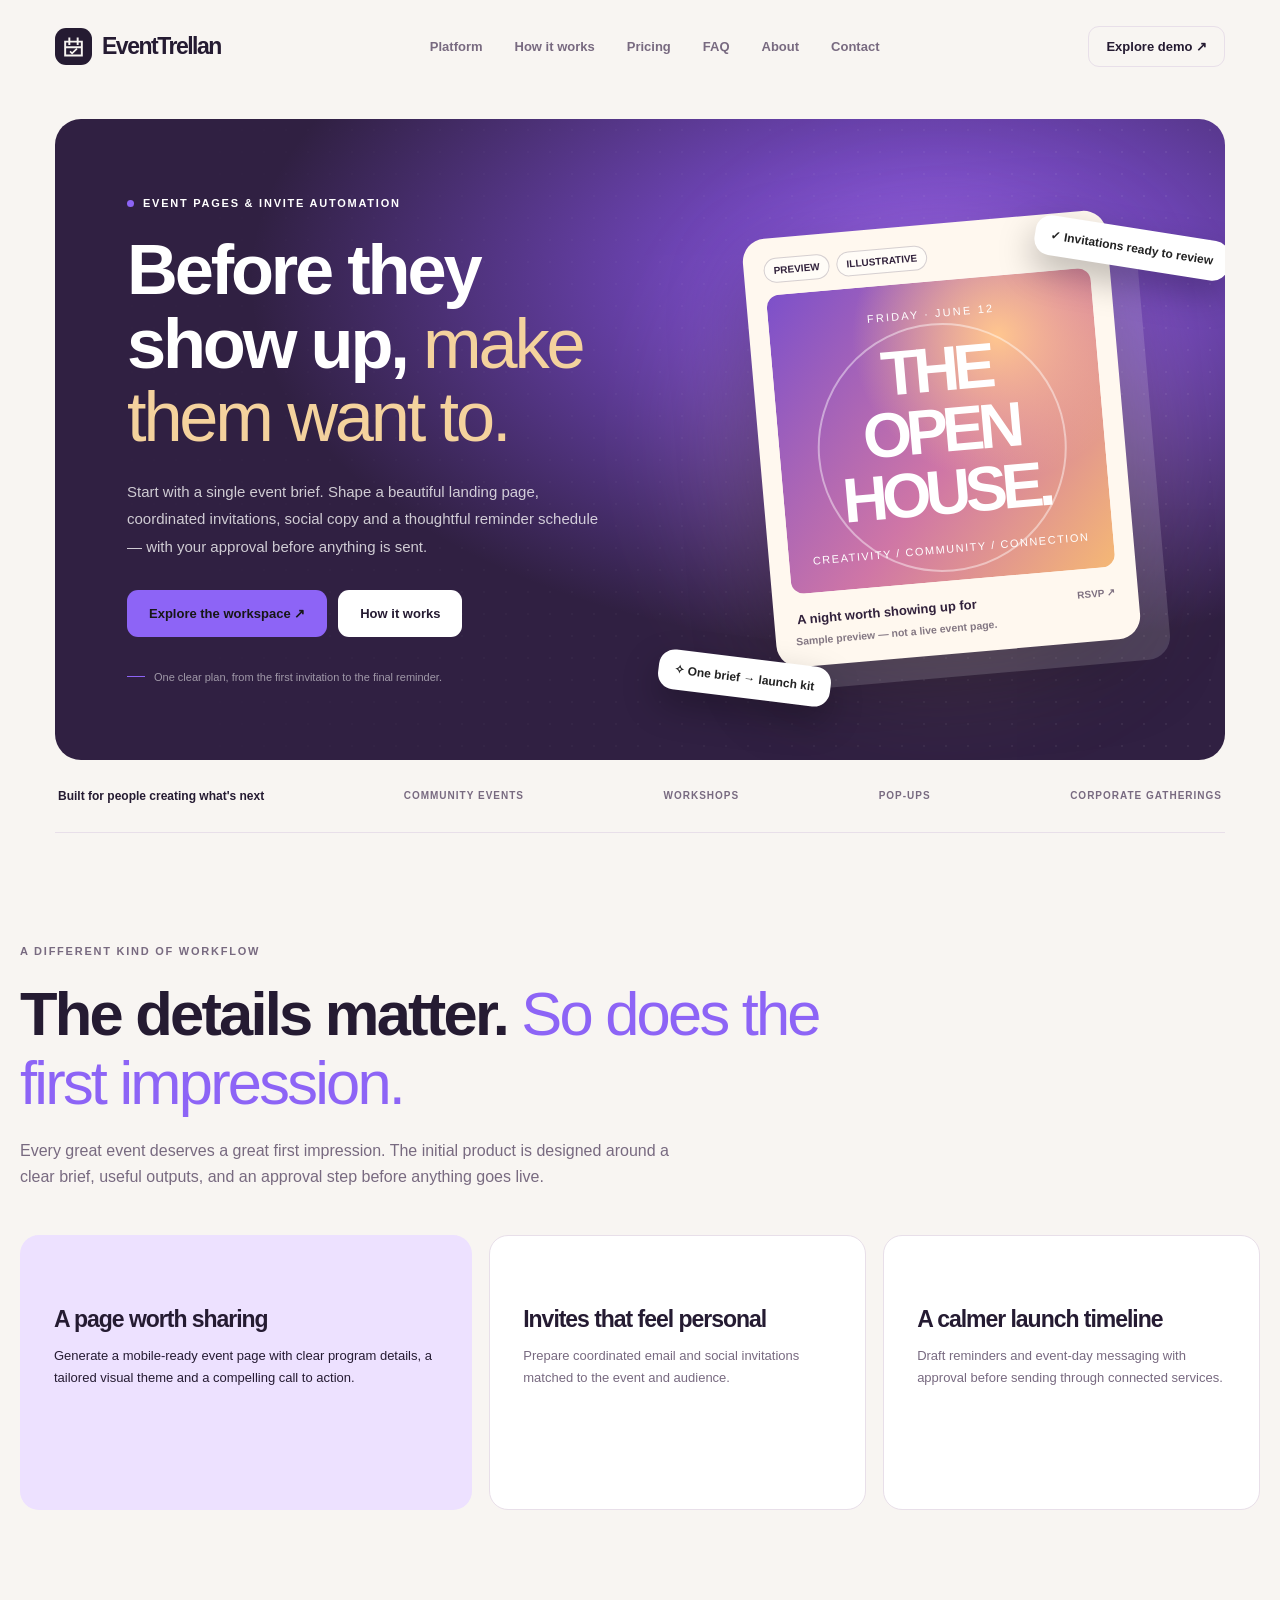
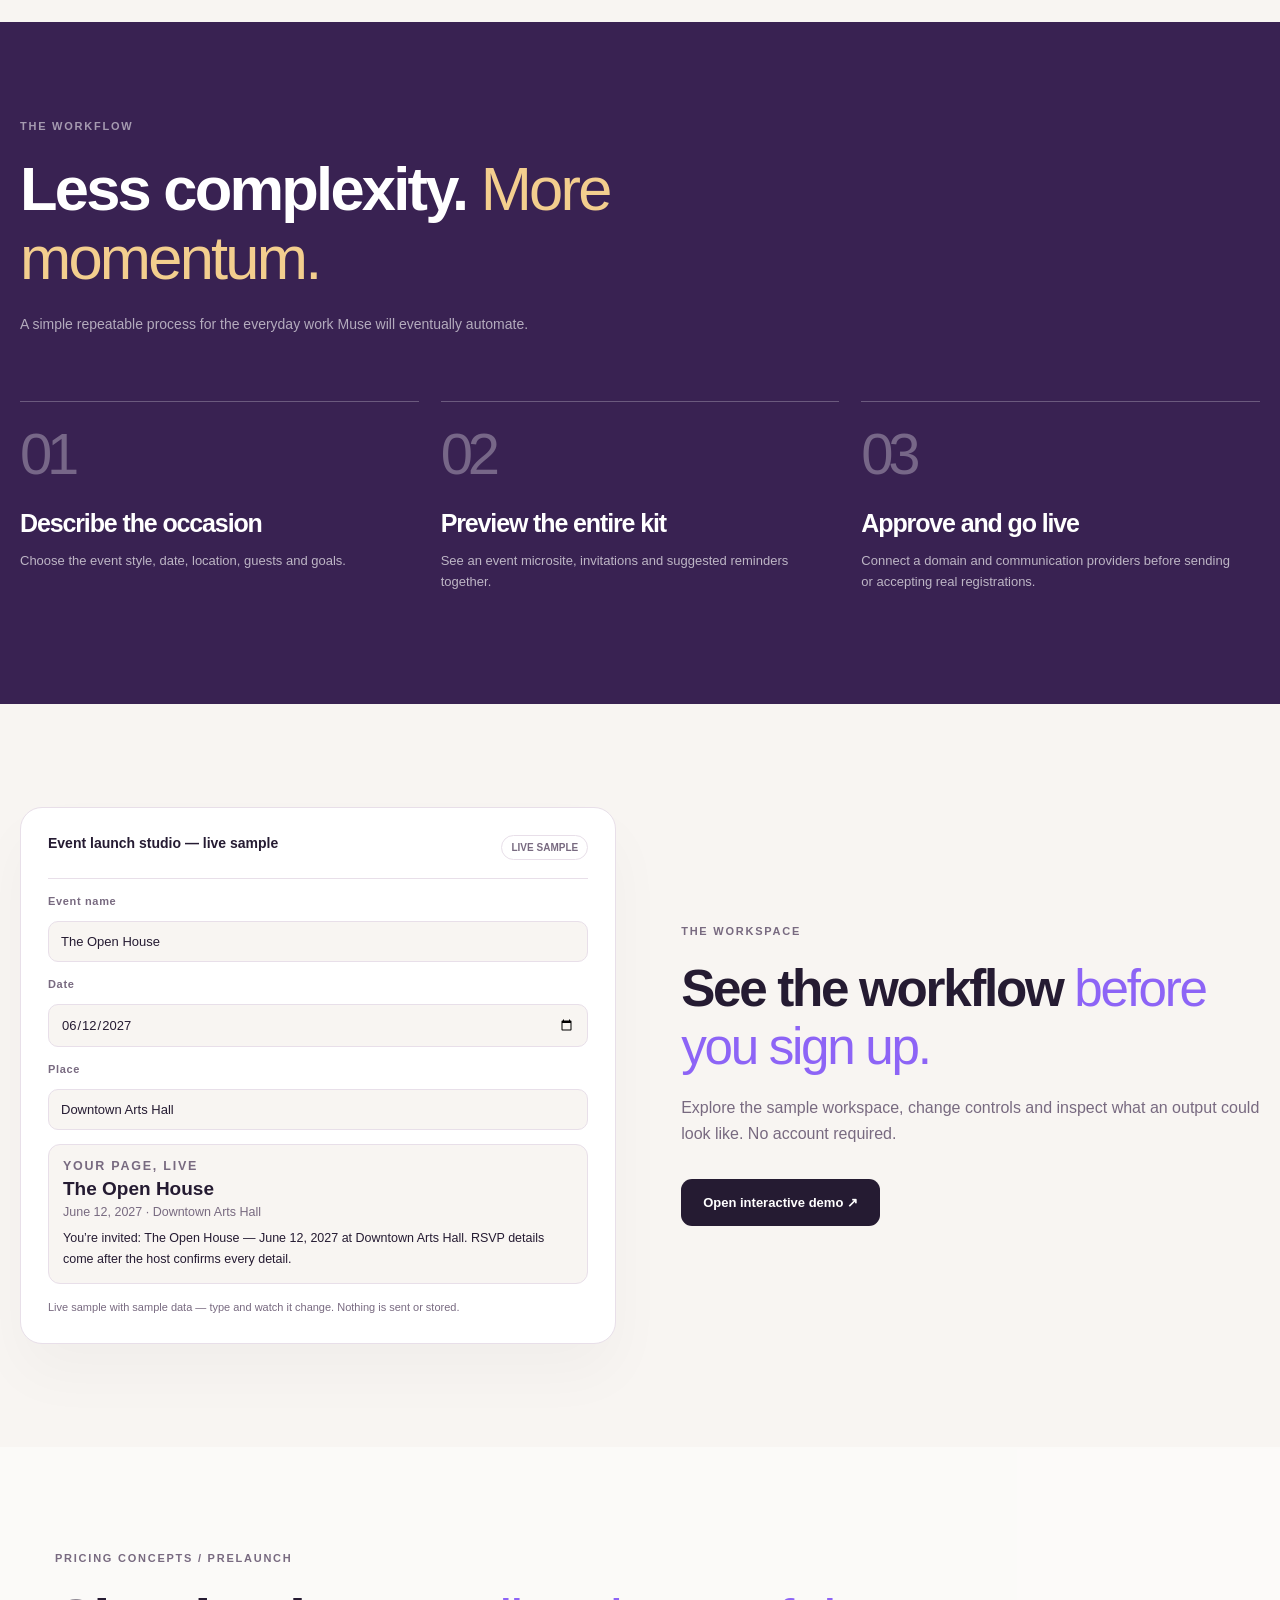
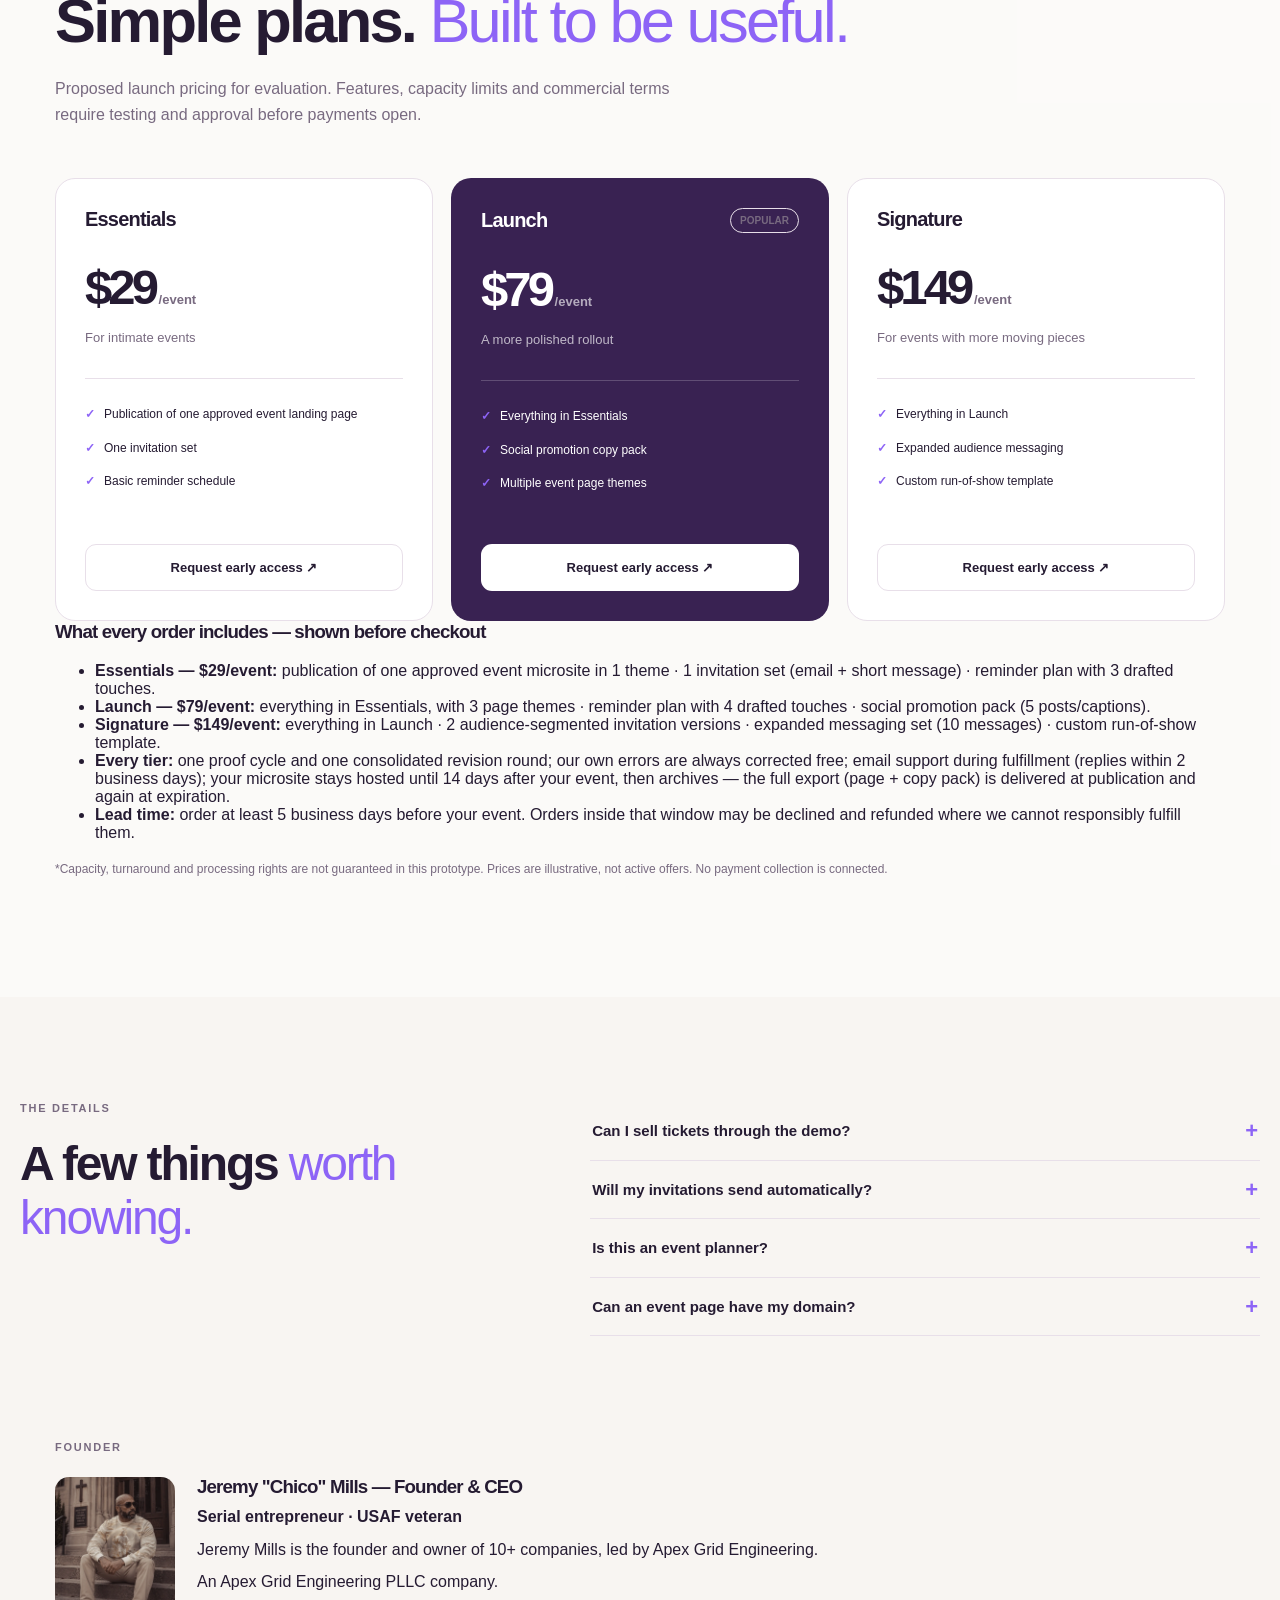
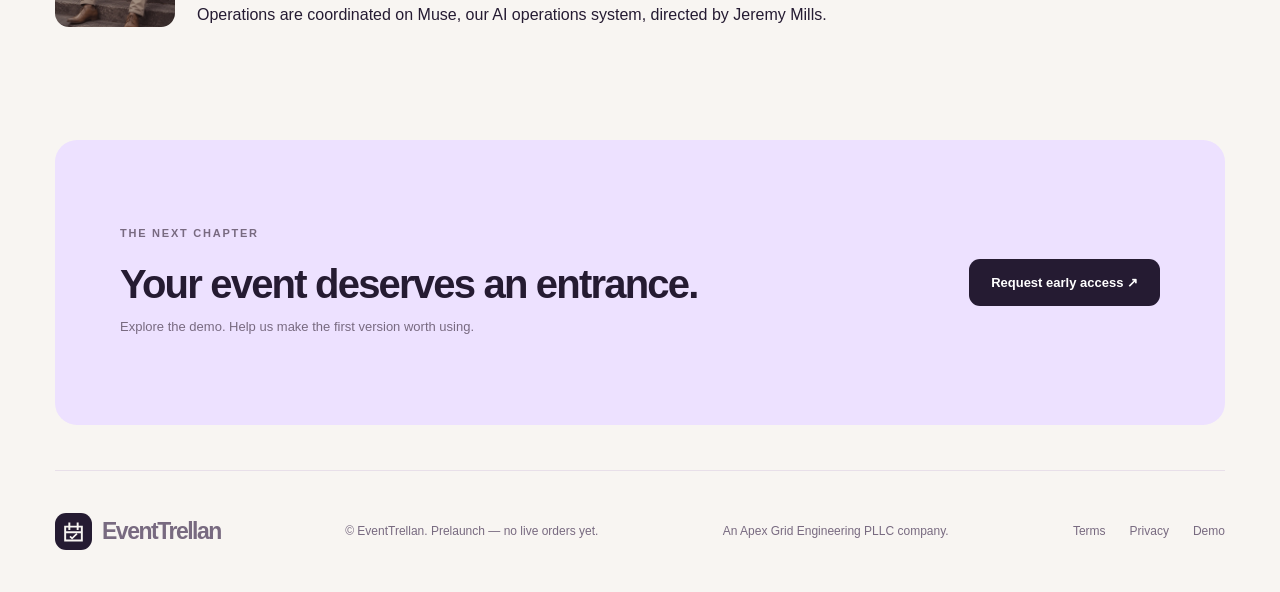
==== commit 90fb5831: "Pilot gate (legal/R5): pre-checkout order-terms disclosure on pricing" ====
--- a/index.html
+++ b/index.html
@@ -2,6 +2,6 @@
 <section class="section wrap" id="platform"><span class="kicker">A DIFFERENT KIND OF WORKFLOW</span><h2 class="section-title">The details matter. <i>So does the first impression.</i></h2><p class="section-intro">Every great event deserves a great first impression. The initial product is designed around a clear brief, useful outputs, and an approval step before anything goes live.</p><div class="feature-grid"><article class="feat"><h3>A page worth sharing</h3><p>Generate a mobile-ready event page with clear program details, a tailored visual theme and a compelling call to action.</p></article><article class="feat"><h3>Invites that feel personal</h3><p>Prepare coordinated email and social invitations matched to the event and audience.</p></article><article class="feat"><h3>A calmer launch timeline</h3><p>Draft reminders and event-day messaging with approval before sending through connected services.</p></article></div></section>
 <section class="band" id="how"><div class="wrap bandinner"><span class="kicker">THE WORKFLOW</span><h2 class="section-title">Less complexity. <i>More momentum.</i></h2><p style="color:#ffffff9e;max-width:570px;font-size:14px">A simple repeatable process for the everyday work Muse will eventually automate.</p><div class="steps"><article class="step"><span class="number">01</span><h3>Describe the occasion</h3><p>Choose the event style, date, location, guests and goals.</p></article><article class="step"><span class="number">02</span><h3>Preview the entire kit</h3><p>See an event microsite, invitations and suggested reminders together.</p></article><article class="step"><span class="number">03</span><h3>Approve and go live</h3><p>Connect a domain and communication providers before sending or accepting real registrations.</p></article></div></div></section>
 <section class="wrap demo-call"><div class="demo-snapshot"><div class="snapbar"><b>Event launch studio — live sample</b><span class="tag">LIVE SAMPLE</span></div><label class="sample-lab" for="sample-name">Event name</label><input class="control sample-in" id="sample-name" maxlength="60" value="The Open House"><label class="sample-lab" for="sample-date">Date</label><input class="control sample-in" id="sample-date" type="date" value="2027-06-12"><label class="sample-lab" for="sample-place">Place</label><input class="control sample-in" id="sample-place" maxlength="60" value="Downtown Arts Hall"><div class="sample-pv"><span class="sample-pv-k">YOUR PAGE, LIVE</span><strong id="sample-pv-name">The Open House</strong><span id="sample-pv-meta">June 12, 2027 · Downtown Arts Hall</span><p id="sample-pv-invite">You’re invited: The Open House — June 12, 2027 at Downtown Arts Hall. RSVP details come after the host confirms every detail.</p></div><p style="font-size:11px;color:var(--sub);margin:auto 0 0">Live sample with sample data — type and watch it change. Nothing is sent or stored.</p></div><div><span class="kicker">THE WORKSPACE</span><h2 class="section-title">See the workflow <i>before you sign up.</i></h2><p class="section-intro">Explore the sample workspace, change controls and inspect what an output could look like. No account required.</p><a href="demo.html" class="btn primary" style="margin-top:15px">Open interactive demo ↗</a></div></section>
-<section class="price-section" id="pricing"><div class="wrap"><span class="kicker">PRICING CONCEPTS / PRELAUNCH</span><h2 class="section-title">Simple plans. <i>Built to be useful.</i></h2><p class="section-intro">Proposed launch pricing for evaluation. Features, capacity limits and commercial terms require testing and approval before payments open.</p><div class="price-grid"><article class="price-card "><div class="row"><h3>Essentials</h3></div><div style="margin-top:28px" class="pricetag">$29<small> /event</small></div><p>For intimate events</p><ul><li>Publication of one approved event landing page</li><li>One invitation set</li><li>Basic reminder schedule</li></ul><button class="btn ghost" data-interest="Essentials">Request early access ↗</button></article><article class="price-card popular"><div class="row"><h3>Launch</h3><span class="tag">POPULAR</span></div><div style="margin-top:28px" class="pricetag">$79<small> /event</small></div><p>A more polished rollout</p><ul><li>Everything in Essentials</li><li>Social promotion copy pack</li><li>Multiple event page themes</li></ul><button class="btn light" data-interest="Launch">Request early access ↗</button></article><article class="price-card "><div class="row"><h3>Signature</h3></div><div style="margin-top:28px" class="pricetag">$149<small> /event</small></div><p>For events with more moving pieces</p><ul><li>Everything in Launch</li><li>Expanded audience messaging</li><li>Custom run-of-show template</li></ul><button class="btn ghost" data-interest="Signature">Request early access ↗</button></article></div><p class="disclosure">*Capacity, turnaround and processing rights are not guaranteed in this prototype. Prices are illustrative, not active offers. No payment collection is connected.</p></div></section>
+<section class="price-section" id="pricing"><div class="wrap"><span class="kicker">PRICING CONCEPTS / PRELAUNCH</span><h2 class="section-title">Simple plans. <i>Built to be useful.</i></h2><p class="section-intro">Proposed launch pricing for evaluation. Features, capacity limits and commercial terms require testing and approval before payments open.</p><div class="price-grid"><article class="price-card "><div class="row"><h3>Essentials</h3></div><div style="margin-top:28px" class="pricetag">$29<small> /event</small></div><p>For intimate events</p><ul><li>Publication of one approved event landing page</li><li>One invitation set</li><li>Basic reminder schedule</li></ul><button class="btn ghost" data-interest="Essentials">Request early access ↗</button></article><article class="price-card popular"><div class="row"><h3>Launch</h3><span class="tag">POPULAR</span></div><div style="margin-top:28px" class="pricetag">$79<small> /event</small></div><p>A more polished rollout</p><ul><li>Everything in Essentials</li><li>Social promotion copy pack</li><li>Multiple event page themes</li></ul><button class="btn light" data-interest="Launch">Request early access ↗</button></article><article class="price-card "><div class="row"><h3>Signature</h3></div><div style="margin-top:28px" class="pricetag">$149<small> /event</small></div><p>For events with more moving pieces</p><ul><li>Everything in Launch</li><li>Expanded audience messaging</li><li>Custom run-of-show template</li></ul><button class="btn ghost" data-interest="Signature">Request early access ↗</button></article></div><div class="order-terms"><h3>What every order includes — shown before checkout</h3><ul><li><strong>Essentials — $29/event:</strong> publication of one approved event microsite in 1 theme · 1 invitation set (email + short message) · reminder plan with 3 drafted touches.</li><li><strong>Launch — $79/event:</strong> everything in Essentials, with 3 page themes · reminder plan with 4 drafted touches · social promotion pack (5 posts/captions).</li><li><strong>Signature — $149/event:</strong> everything in Launch · 2 audience-segmented invitation versions · expanded messaging set (10 messages) · custom run-of-show template.</li><li><strong>Every tier:</strong> one proof cycle and one consolidated revision round; our own errors are always corrected free; email support during fulfillment (replies within 2 business days); your microsite stays hosted until 14 days after your event, then archives — the full export (page + copy pack) is delivered at publication and again at expiration.</li><li><strong>Lead time:</strong> order at least 5 business days before your event. Orders inside that window may be declined and refunded where we cannot responsibly fulfill them.</li></ul></div><p class="disclosure">*Capacity, turnaround and processing rights are not guaranteed in this prototype. Prices are illustrative, not active offers. No payment collection is connected.</p></div></section>
 <section class="wrap faq-wrap" id="faq"><div><span class="kicker">THE DETAILS</span><h2 class="section-title">A few things <i>worth knowing.</i></h2></div><div class="faq"><details><summary>Can I sell tickets through the demo?</summary><p>No. The demo is a design and messaging sandbox. Production ticketing needs a payment/ticketing integration and reviewed policies.</p></details><details><summary>Will my invitations send automatically?</summary><p>Not in the prototype. Actual messages require an authorized sender, recipient consent and connected email/SMS systems.</p></details><details><summary>Is this an event planner?</summary><p>This is a launch-asset service, not physical event coordination, staffing, insurance or venue booking.</p></details><details><summary>Can an event page have my domain?</summary><p>The published product can support custom-domain routing after domain ownership and hosting are verified.</p></details></div></section><div class="wrap"><section class="section" id="founder" style="padding-top:0"><span class="kicker">FOUNDER</span><div style="display:flex;gap:22px;flex-wrap:wrap;align-items:center"><img src="assets/founder.webp" alt="Jeremy &quot;Chico&quot; Mills — Founder &amp; CEO" style="width:120px;border-radius:14px"><div><h3 style="margin:0 0 6px"><a href="https://apexgrideng.com/about">Jeremy "Chico" Mills</a> — Founder &amp; CEO</h3><p style="margin:0 0 6px"><strong>Serial entrepreneur · USAF veteran</strong></p><p style="margin:0 0 6px">Jeremy Mills is the founder and owner of 10+ companies, led by Apex Grid Engineering.</p><p style="margin:0">An Apex Grid Engineering PLLC company.</p><p style="margin:6px 0 0">Operations are coordinated on Muse, our AI operations system, directed by Jeremy Mills.</p></div></div></section>
 <section class="last-cta"><div><span class="kicker">THE NEXT CHAPTER</span><h2>Your event deserves an entrance.</h2><p>Explore the demo. Help us make the first version worth using.</p></div><button data-interest="Early access" class="btn primary">Request early access ↗</button></section></div></main><div class="wrap"></div><div class="wrap"><footer class="footer"><a class="logo" href="index.html"><span class="logo-symbol"><svg viewBox="0 0 36 36" fill="none" aria-hidden="true"><path d="M6 11h24v20H6z" fill="none" stroke="currentColor" stroke-width="2.8"/><path d="M12 5v11M24 5v11M6 19h24" stroke="currentColor" stroke-width="2.8"/><path d="m13 25 3 3 7-7" stroke="currentColor" stroke-width="2.4" fill="none"/></svg></span>EventTrellan</a><span>© EventTrellan. Prelaunch — no live orders yet.</span><span>An Apex Grid Engineering PLLC company.</span><div class="footerlinks"><a href="terms.html">Terms</a><a href="privacy.html">Privacy</a><a href="demo.html">Demo</a></div></footer></div><div id="interest-modal" class="modal-cover" aria-hidden="true"><div class="modal" role="dialog" aria-modal="true" aria-labelledby="interest-title"><button id="interest-close" class="close" aria-label="Close">×</button><span class="kicker">PRELAUNCH / UI DEMONSTRATION</span><h2 id="interest-title">A thoughtful start.</h2><p>This form demonstrates the proposed signup experience. It does not send, store or enroll anyone. Muse must connect an approved secure endpoint before activating it.</p><form id="interest-form"><label for="interest-name">Name</label><input id="interest-name" type="text" placeholder="Name" maxlength="100" required><label for="interest-email">Work email</label><input id="interest-email" type="email" placeholder="hello@example.com" required><label for="plan-select">Interested plan</label><select id="plan-select"><option>Early access</option><option>Essentials</option><option>Launch</option><option>Signature</option></select><button class="btn primary" type="submit">Preview submission ↗</button><div id="form-result" class="alert" role="status" style="margin-top:14px">No data leaves this page.</div></form></div></div></body></html>
--- a/assets/site.css
+++ b/assets/site.css
@@ -24,3 +24,4 @@
 .ticket-tags .tag{border-color:#31213b33;color:#31213b;background:#ffffff80}
 .ticket-note{font-size:10.5px;color:#31213b99;padding-top:8px;font-weight:600}
 @media(max-width:700px){.event .float-a{left:9px;top:auto;bottom:6px}.event .float-b{right:5px;top:auto;bottom:6px}}
+@media(max-width:700px){.step{padding-left:8px}}
